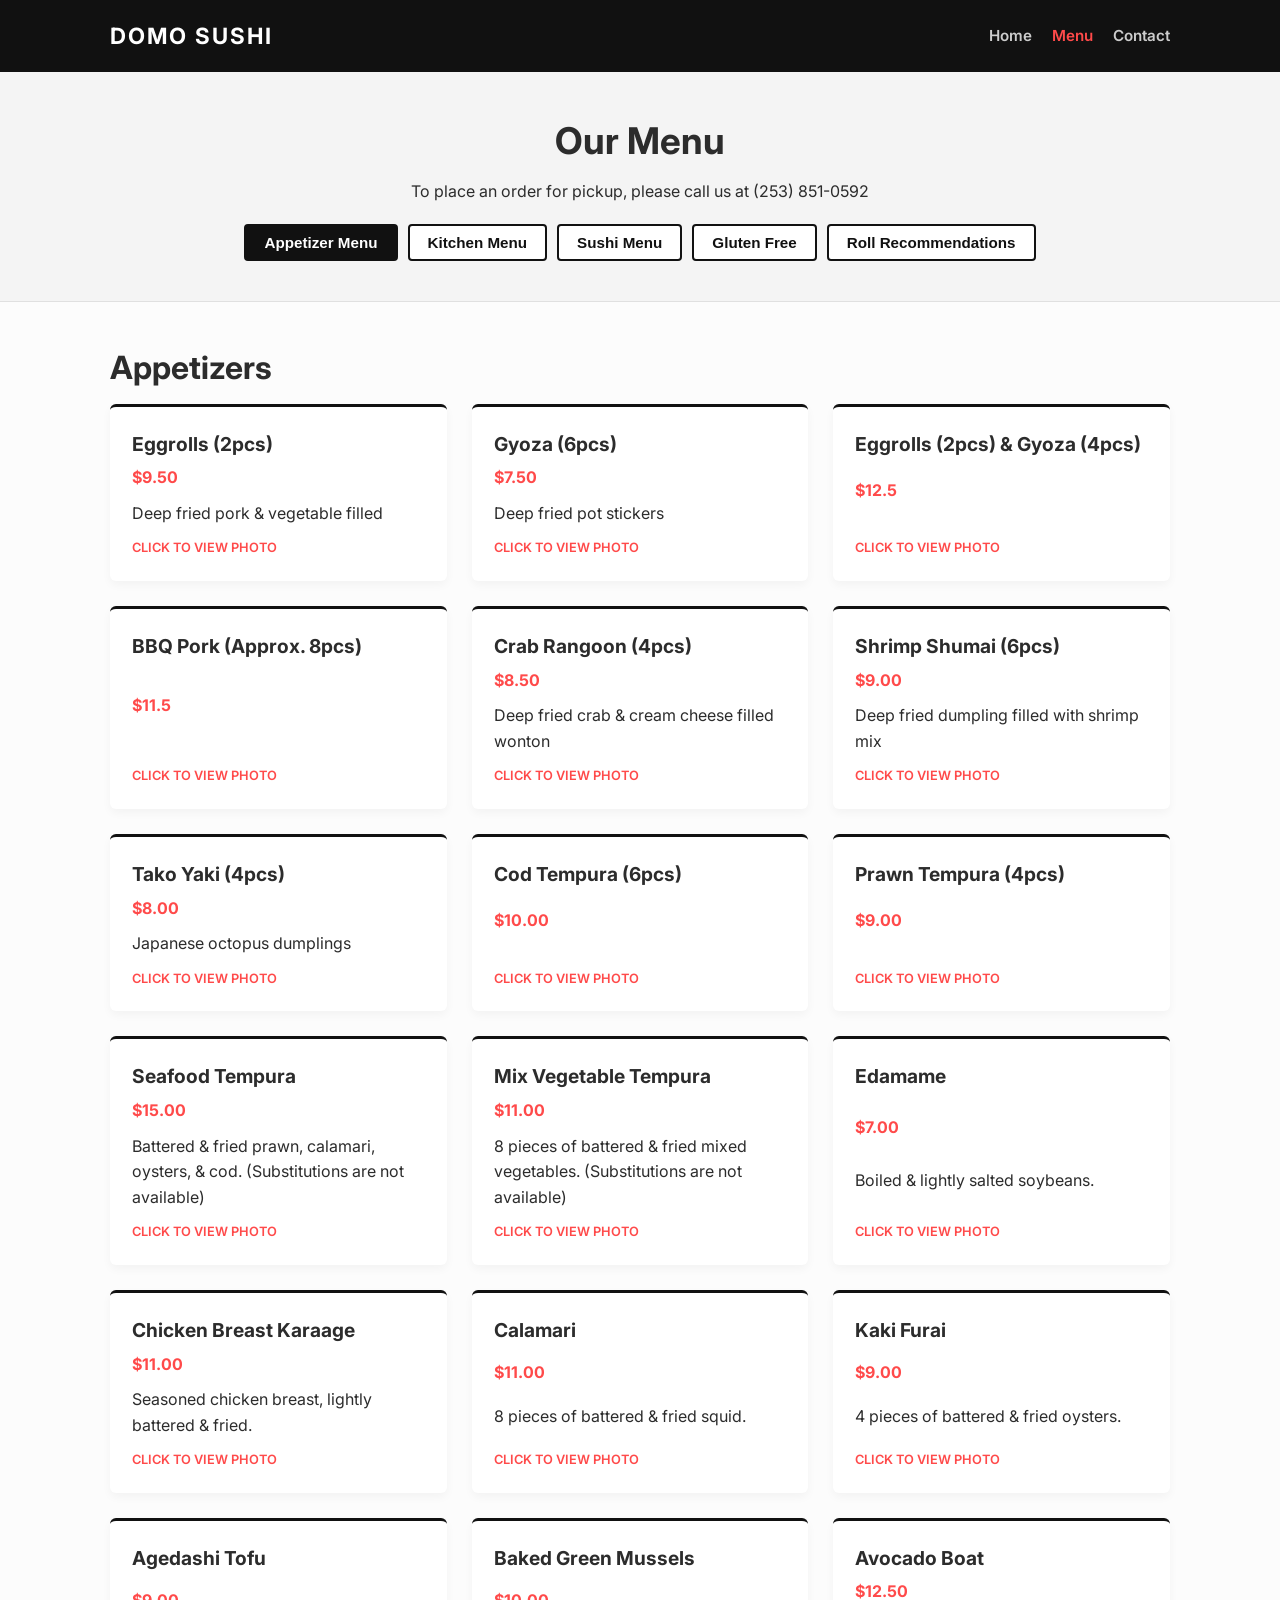
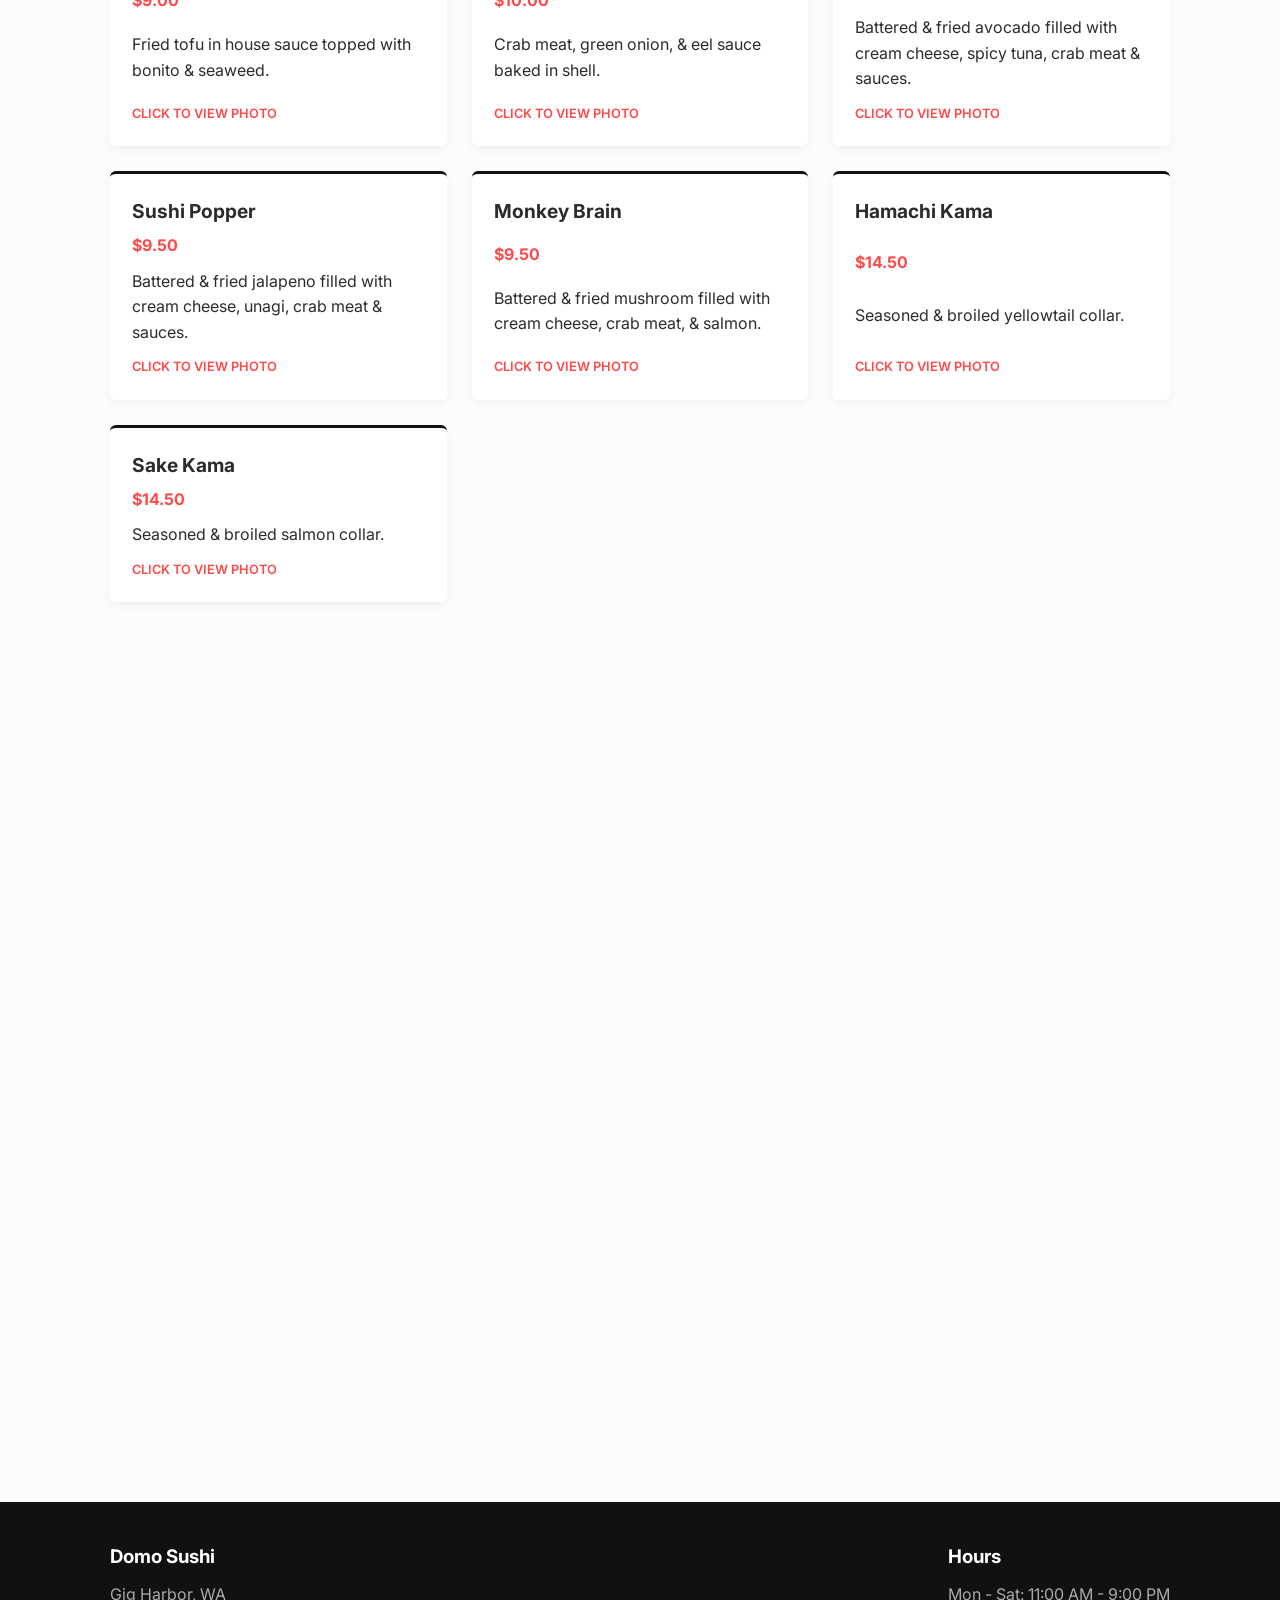
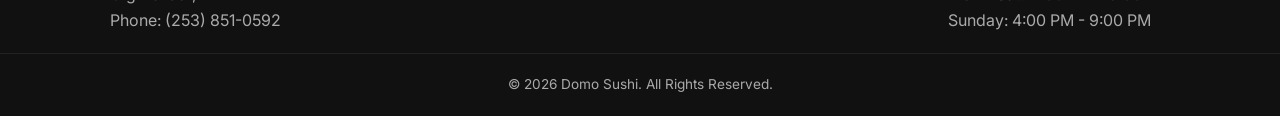
==== menu.html @ 27b54e24 "Add files via upload" ====
<!DOCTYPE html>
<html lang="en">

<head>
    <meta charset="UTF-8">
    <meta name="viewport" content="width=device-width, initial-scale=1.0">
    <title>Menu | Domo Sushi Gig Harbor</title>
    <link rel="stylesheet" href="style.css">
    <link rel="preconnect" href="https://fonts.googleapis.com">
    <link rel="preconnect" href="https://fonts.gstatic.com" crossorigin>
    <link href="https://fonts.googleapis.com/css2?family=Inter:wght@300;400;600;700&display=swap" rel="stylesheet">
</head>

<body>

    <header>
        <div class="container navbar">
            <div class="logo">DOMO SUSHI</div>
            <nav>
                <ul>
                    <li><a href="index.html">Home</a></li>
                    <li><a href="menu.html" class="active">Menu</a></li>
                    <li><a href="contact.html">Contact</a></li>
                </ul>
            </nav>
        </div>
    </header>

    <section class="menu-header text-center">
        <h1>Our Menu</h1>
        <p>To place an order for pickup, please call us at (253) 851-0592</p>

        <div class="menu-tabs">
            <button class="tab-btn active" onclick="switchMenu('Appetizers')">Appetizer Menu</button>
            <button class="tab-btn" onclick="switchMenu('kitchen')">Kitchen Menu</button>
            <button class="tab-btn" onclick="switchMenu('sushi')">Sushi Menu</button>
            <button class="tab-btn" onclick="switchMenu('gluten-free')">Gluten Free</button>
            <button class="tab-btn" onclick="switchMenu('recommendations')">Roll Recommendations</button>
        </div>
    </section>

    <!--Appetizer Menu-->
    <main class="container menu-container">

        <div id="Appetizers" class="menu-section active-section">
            <h2>Appetizers</h2>

            <div class="grid">

                <div class="card clickable-card" onclick="openLightbox('foodPictures/appetizer/....', '')">
                    <h3>Eggrolls (2pcs)</h3>
                    <p class="price">$9.50</p>
                    <p>Deep fried pork & vegetable filled</p>
                    <span class="view-photo-hint">Click to view photo</span>
                </div>


                <div class="card clickable-card" onclick="openLightbox('foodPictures/appetizer/....', '')">
                    <h3>Gyoza (6pcs)</h3>
                    <p class="price">$7.50</p>
                    <p>Deep fried pot stickers</p>
                    <span class="view-photo-hint">Click to view photo</span>
                </div>


                <div class="card clickable-card" onclick="openLightbox('foodPictures/appetizer/....', '')">
                    <h3>Eggrolls (2pcs) & Gyoza (4pcs)</h3>
                    <p class="price">$12.5</p>
                    <span class="view-photo-hint">Click to view photo</span>
                </div>


                <div class="card clickable-card" onclick="openLightbox('foodPictures/appetizer/....', '')">
                    <h3>BBQ Pork (Approx. 8pcs)</h3>
                    <p class="price">$11.5</p>
                    <span class="view-photo-hint">Click to view photo</span>
                </div>


                <div class="card clickable-card" onclick="openLightbox('foodPictures/appetizer/....', '')">
                    <h3>Crab Rangoon (4pcs)</h3>
                    <p class="price">$8.50</p>
                    <p>Deep fried crab & cream cheese filled wonton</p>
                    <span class="view-photo-hint">Click to view photo</span>
                </div>


                <div class="card clickable-card" onclick="openLightbox('foodPictures/appetizer/....', '')">
                    <h3>Shrimp Shumai (6pcs)</h3>
                    <p class="price">$9.00</p>
                    <p>Deep fried dumpling filled with shrimp mix</p>
                    <span class="view-photo-hint">Click to view photo</span>
                </div>


                <div class="card clickable-card" onclick="openLightbox('foodPictures/appetizer/....', '')">
                    <h3>Tako Yaki (4pcs)</h3>
                    <p class="price">$8.00</p>
                    <p>Japanese octopus dumplings</p>
                    <span class="view-photo-hint">Click to view photo</span>
                </div>



                <div class="card clickable-card" onclick="openLightbox('foodPictures/appetizer/....', '')">
                    <h3>Cod Tempura (6pcs)</h3>
                    <p class="price">$10.00</p>
                    <span class="view-photo-hint">Click to view photo</span>
                </div>



                <div class="card clickable-card" onclick="openLightbox('foodPictures/appetizer/....', '')">
                    <h3>Prawn Tempura (4pcs)</h3>
                    <p class="price">$9.00</p>
                    <span class="view-photo-hint">Click to view photo</span>
                </div>



                <div class="card clickable-card" onclick="openLightbox('foodPictures/appetizer/....', '')">
                    <h3>Seafood Tempura</h3>
                    <p class="price">$15.00</p>
                    <p>Battered & fried prawn, calamari, oysters, & cod. (Substitutions are not available)</p>
                    <span class="view-photo-hint">Click to view photo</span>
                </div>



                <div class="card clickable-card" onclick="openLightbox('foodPictures/appetizer/....', '')">
                    <h3>Mix Vegetable Tempura</h3>
                    <p class="price">$11.00</p>
                    <p>8 pieces of battered & fried mixed vegetables. (Substitutions are not available)</p>
                    <span class="view-photo-hint">Click to view photo</span>
                </div>



                <div class="card clickable-card" onclick="openLightbox('foodPictures/appetizer/....', '')">
                    <h3>Edamame</h3>
                    <p class="price">$7.00</p>
                    <p>Boiled & lightly salted soybeans.</p>
                    <span class="view-photo-hint">Click to view photo</span>
                </div>



                <div class="card clickable-card" onclick="openLightbox('foodPictures/appetizer/....', '')">
                    <h3>Chicken Breast Karaage</h3>
                    <p class="price">$11.00</p>
                    <p>Seasoned chicken breast, lightly battered & fried.</p>
                    <span class="view-photo-hint">Click to view photo</span>
                </div>



                <div class="card clickable-card" onclick="openLightbox('foodPictures/appetizer/....', '')">
                    <h3>Calamari</h3>
                    <p class="price">$11.00</p>
                    <p>8 pieces of battered & fried squid.</p>
                    <span class="view-photo-hint">Click to view photo</span>
                </div>



                <div class="card clickable-card" onclick="openLightbox('foodPictures/appetizer/....', '')">
                    <h3>Kaki Furai</h3>
                    <p class="price">$9.00</p>
                    <p>4 pieces of battered & fried oysters.</p>
                    <span class="view-photo-hint">Click to view photo</span>
                </div>



                <div class="card clickable-card" onclick="openLightbox('foodPictures/appetizer/....', '')">
                    <h3>Agedashi Tofu</h3>
                    <p class="price">$9.00</p>
                    <p>Fried tofu in house sauce topped with bonito & seaweed.</p>
                    <span class="view-photo-hint">Click to view photo</span>
                </div>



                <div class="card clickable-card" onclick="openLightbox('foodPictures/appetizer/....', '')">
                    <h3>Baked Green Mussels</h3>
                    <p class="price">$10.00</p>
                    <p>Crab meat, green onion, & eel sauce baked in shell.</p>
                    <span class="view-photo-hint">Click to view photo</span>
                </div>



                <div class="card clickable-card" onclick="openLightbox('foodPictures/appetizer/....', '')">
                    <h3>Avocado Boat</h3>
                    <p class="price">$12.50</p>
                    <p>Battered & fried avocado filled with cream cheese, spicy tuna, crab meat & sauces.</p>
                    <span class="view-photo-hint">Click to view photo</span>
                </div>



                <div class="card clickable-card" onclick="openLightbox('foodPictures/appetizer/....', '')">
                    <h3>Sushi Popper</h3>
                    <p class="price">$9.50</p>
                    <p>Battered & fried jalapeno filled with cream cheese, unagi, crab meat & sauces.</p>
                    <span class="view-photo-hint">Click to view photo</span>
                </div>



                <div class="card clickable-card" onclick="openLightbox('foodPictures/appetizer/....', '')">
                    <h3>Monkey Brain</h3>
                    <p class="price">$9.50</p>
                    <p>Battered & fried mushroom filled with cream cheese, crab meat, & salmon.</p>
                    <span class="view-photo-hint">Click to view photo</span>
                </div>



                <div class="card clickable-card" onclick="openLightbox('foodPictures/appetizer/....', '')">
                    <h3>Hamachi Kama</h3>
                    <p class="price">$14.50</p>
                    <p>Seasoned & broiled yellowtail collar.</p>
                    <span class="view-photo-hint">Click to view photo</span>
                </div>



                <div class="card clickable-card" onclick="openLightbox('foodPictures/appetizer/....', '')">
                    <h3>Sake Kama</h3>
                    <p class="price">$14.50</p>
                    <p>Seasoned & broiled salmon collar.</p>
                    <span class="view-photo-hint">Click to view photo</span>
                </div>
            </div>
    </main>

    <main class="container menu-container">
        <!--KITCHEN FOOD-->
        <div id="kitchen" class="menu-section">
            <h2>Kitchen Menu</h2>

            <div class="menu-category">
                <h3 class="category-title"> Teriyaki</h3>
            </div>
        </div>
    </main>


    <main class="container menu-container">
        <!-- SUSHI MENU -->
        <div id="sushi" class="menu-section">
            <h2>Sushi Menu</h2>
            <p class="menu-hint">Click on any item to view its photo.</p>

            <h3 class="category-title">Rolls</h3>
            <div class="grid">



                <div class="card clickable-card" onclick="openLightbox('foodPictures/sushi/....', '')">
                    <h3>007 Roll</h3>
                    <p class="price">$18.50</p>
                    <p>Spicy crab, shrimp tempura, avocado, topped with white tuna, thin lime slices, & sauces.</p>
                    <span class="view-photo-hint">Click to view photo</span>
                </div>



                <div class="card clickable-card" onclick="openLightbox('foodPictures/sushi/....', '')">
                    <h3>69 Roll</h3>
                    <p class="price">$16.00</p>
                    <p>Shrimp tempura, crab, cucumber, avocado, topped with crab, scallop & masago.</p>
                    <span class="view-photo-hint">Click to view photo</span>
                </div>



                <div class="card clickable-card" onclick="openLightbox('foodPictures/sushi/....', '')">
                    <h3>911 Roll</h3>
                    <p class="price">$15.00</p>
                    <p>Spicy tuna, jalapeno, cucumber topped with avocado & spicy mayo sauce.</p>
                    <span class="view-photo-hint">Click to view photo</span>
                </div>



                <div class="card clickable-card" onclick="openLightbox('foodPictures/sushi/....', '')">
                    <h3>Alaska Roll</h3>
                    <p class="price">$14.50</p>
                    <p>Crab, mixed green salad, cucumber, avocado, topped with salmon.</p>
                    <span class="view-photo-hint">Click to view photo</span>
                </div>



                <div class="card clickable-card" onclick="openLightbox('foodPictures/sushi/....', '')">
                    <h3>Aloha Roll</h3>
                    <p class="price">$18.50</p>
                    <p>Spicy tuna, cucumber topped with Cajun tuna, cilantro & fried onions.</p>
                    <span class="view-photo-hint">Click to view photo</span>
                </div>



                <div class="card clickable-card" onclick="openLightbox('foodPictures/sushi/....', '')">
                    <h3>Baja Roll</h3>
                    <p class="price">$18.50</p>
                    <p>Crab, cucumber, avocado topped with hamachi, lemon, & cilantro.</p>
                    <span class="view-photo-hint">Click to view photo</span>
                </div>



                <div class="card clickable-card" onclick="openLightbox('foodPictures/sushi/....', '')">
                    <h3>Boston Roll</h3>
                    <p class="price">$18.50</p>
                    <p>White tuna, albacore tuna, cucumber topped with crab stick, shrimp, avocado, & sweet chili sauce.
                    </p>
                    <span class="view-photo-hint">Click to view photo</span>
                </div>



                <div class="card clickable-card" onclick="openLightbox('foodPictures/sushi/....', '')">
                    <h3>Cali Roll</h3>
                    <p class="price">$8.50</p>
                    <p>Crab, avocado, cucumber.</p>
                    <span class="view-photo-hint">Click to view photo</span>
                </div>



                <div class="card clickable-card" onclick="openLightbox('foodPictures/sushi/....', '')">
                    <h3>Caterpillar Roll</h3>
                    <p class="price">$16.00</p>
                    <p>Eel, cucumber, masago, topped with avocado & unagi sauce.</p>
                    <span class="view-photo-hint">Click to view photo</span>
                </div>



                <div class="card clickable-card" onclick="openLightbox('foodPictures/sushi/....', '')">
                    <h3>Crazy Roll</h3>
                    <p class="price">$15.50</p>
                    <p>Smoked salmon, avocado, shrimp tempura topped with assorted tobiko & unagi sauce.</p>
                    <span class="view-photo-hint">Click to view photo</span>
                </div>



                <div class="card clickable-card" onclick="openLightbox('foodPictures/sushi/....', '')">
                    <h3>Dragon Roll</h3>
                    <p class="price">$15.00</p>
                    <p>Crab, cucumber, avocado topped with 2 pieces of eel & unagi sauce.</p>
                    <span class="view-photo-hint">Click to view photo</span>
                </div>



                <div class="card clickable-card" onclick="openLightbox('foodPictures/sushi/....', '')">
                    <h3>Domo Roll</h3>
                    <p class="price">$19.00</p>
                    <p>Crab, cucumber, shrimp tempura, cream cheese, masago topped with avocado, spicy tuna, tempura
                        crunch & sauces.</p>
                    <span class="view-photo-hint">Click to view photo</span>
                </div>



                <div class="card clickable-card" onclick="openLightbox('foodPictures/sushi/....', '')">
                    <h3>Double Red Tuna Roll</h3>
                    <p class="price">$18.50</p>
                    <p>Spicy tuna, avocado, cilantro topped with tuna, masago, & sesame sauce.</p>
                    <span class="view-photo-hint">Click to view photo</span>
                </div>



                <div class="card clickable-card" onclick="openLightbox('foodPictures/sushi/....', '')">
                    <h3>Eel Roll</h3>
                    <p class="price">$14.00</p>
                    <p>Eel, cucumber, masago & unagi sauce.</p>
                    <span class="view-photo-hint">Click to view photo</span>
                </div>



                <div class="card clickable-card" onclick="openLightbox('foodPictures/sushi/....', '')">
                    <h3>Fish Lover Roll</h3>
                    <p class="price">$18.50</p>
                    <p>Salmon, white tuna, hamachi, avocado, cucumber topped with tuna.</p>
                    <span class="view-photo-hint">Click to view photo</span>
                </div>



                <div class="card clickable-card" onclick="openLightbox('foodPictures/sushi/....', '')">
                    <h3>Geisha Roll</h3>
                    <p class="price">$16.00</p>
                    <p>Wrapped in rice paper with mixed green salad, crab, tuna, salmon, pineapple, tempura asparagus &
                        balsamic dressing.</p>
                    <span class="view-photo-hint">Click to view photo</span>
                </div>



                <div class="card clickable-card" onclick="openLightbox('foodPictures/sushi/....', '')">
                    <h3>Gig Harbor Roll</h3>
                    <p class="price">$10.50</p>
                    <p>Spicy crab, cucumber, & avocado, covered in tempura crunch.</p>
                    <span class="view-photo-hint">Click to view photo</span>
                </div>



                <div class="card clickable-card" onclick="openLightbox('foodPictures/sushi/....', '')">
                    <h3>Golden Cali Roll</h3>
                    <p class="price">$11.00</p>
                    <p>Cali Roll topped with masago.</p>
                    <span class="view-photo-hint">Click to view photo</span>
                </div>



                <div class="card clickable-card" onclick="openLightbox('foodPictures/sushi/....', '')">
                    <h3>Godzilla Roll</h3>
                    <p class="price">$16.50</p>
                    <p>Crab, cucumber, avocado, shrimp tempura topped with eel, masago & unagi sauce.</p>
                    <span class="view-photo-hint">Click to view photo</span>
                </div>



                <div class="card clickable-card" onclick="openLightbox('foodPictures/sushi/....', '')">
                    <h3>Hamachi Roll</h3>
                    <p class="price">$10.50</p>
                    <p>Yellowtail tuna.</p>
                    <span class="view-photo-hint">Click to view photo</span>
                </div>



                <div class="card clickable-card" onclick="openLightbox('foodPictures/sushi/....', '')">
                    <h3>Hamachi Lover Roll</h3>
                    <p class="price">$19.00</p>
                    <p>Spicy hamachi, cucumber, topped with hamachi.</p>
                    <span class="view-photo-hint">Click to view photo</span>
                </div>



                <div class="card clickable-card" onclick="openLightbox('foodPictures/sushi/....', '')">
                    <h3>Hot Spider Roll</h3>
                    <p class="price">$17.00</p>
                    <p>Spicy crab, cucumber, tempura soft shell crab, jalapeno, topped with avocado & sauces.</p>
                    <span class="view-photo-hint">Click to view photo</span>
                </div>



                <div class="card clickable-card" onclick="openLightbox('foodPictures/sushi/....', '')">
                    <h3>Julie Roll</h3>
                    <p class="price">$19.00</p>
                    <p>Shrimp tempura, crab, spicy crab, spicy tuna, cucumber, avocado, topped with tuna, salmon,
                        avocado, masago & unagi sauce.</p>
                    <span class="view-photo-hint">Click to view photo</span>
                </div>



                <div class="card clickable-card" onclick="openLightbox('foodPictures/sushi/....', '')">
                    <h3>Kyle Roll</h3>
                    <p class="price">$16.00</p>
                    <p>Shrimp tempura, spicy tuna, cucumber, topped with deep fried onion & sauces.</p>
                    <span class="view-photo-hint">Click to view photo</span>
                </div>



                <div class="card clickable-card" onclick="openLightbox('foodPictures/sushi/....', '')">
                    <h3>Orange Blossom Roll</h3>
                    <p class="price">$18.50</p>
                    <p>Shrimp tempura, crab, asparagus tempura topped with salmon, tuna, avocado & sauces.</p>
                    <span class="view-photo-hint">Click to view photo</span>
                </div>



                <div class="card clickable-card" onclick="openLightbox('foodPictures/sushi/....', '')">
                    <h3>Philly Roll</h3>
                    <p class="price">$11.00</p>
                    <p>Seattle Roll with cream cheese.</p>
                    <span class="view-photo-hint">Click to view photo</span>
                </div>



                <div class="card clickable-card" onclick="openLightbox('foodPictures/sushi/....', '')">
                    <h3>Play Boy Roll</h3>
                    <p class="price">$18.00</p>
                    <p>Spicy crab, avocado, cucumber, shrimp tempura, topped with tuna & unagi sauce.</p>
                    <span class="view-photo-hint">Click to view photo</span>
                </div>



                <div class="card clickable-card" onclick="openLightbox('foodPictures/sushi/....', '')">
                    <h3>Princess Roll</h3>
                    <p class="price">$18.50</p>
                    <p>Spicy crab, shrimp tempura, avocado, topped with tuna, tempura crunch, Japanese mayo, masago, &
                        sauce.</p>
                    <span class="view-photo-hint">Click to view photo</span>
                </div>



                <div class="card clickable-card" onclick="openLightbox('foodPictures/sushi/....', '')">
                    <h3>Rainbow Roll</h3>
                    <p class="price">$16.50</p>
                    <p>Crab, cucumber, avocado, topped with assorted raw fish.</p>
                    <span class="view-photo-hint">Click to view photo</span>
                </div>



                <div class="card clickable-card" onclick="openLightbox('foodPictures/sushi/....', '')">
                    <h3>Red Ice Ball Roll</h3>
                    <p class="price">$16.00</p>
                    <p>Spicy tuna, cucumber topped with red snapper.</p>
                    <span class="view-photo-hint">Click to view photo</span>
                </div>



                <div class="card clickable-card" onclick="openLightbox('foodPictures/sushi/....', '')">
                    <h3>Rock 'n' Roll</h3>
                    <p class="price">$15.50</p>
                    <p>Crab, cucumber, avocado, shrimp tempura, topped with spicy tuna & sauces.</p>
                    <span class="view-photo-hint">Click to view photo</span>
                </div>



                <div class="card clickable-card" onclick="openLightbox('foodPictures/sushi/....', '')">
                    <h3>Salmon Roll</h3>
                    <p class="price">$9.00</p>
                    <p>Fresh salmon.</p>
                    <span class="view-photo-hint">Click to view photo</span>
                </div>



                <div class="card clickable-card" onclick="openLightbox('foodPictures/sushi/....', '')">
                    <h3>Salmon Lemon Roll</h3>
                    <p class="price">$15.50</p>
                    <p>Crab, avocado, cucumber topped with salmon & lemon.</p>
                    <span class="view-photo-hint">Click to view photo</span>
                </div>



                <div class="card clickable-card" onclick="openLightbox('foodPictures/sushi/....', '')">
                    <h3>Salmon Skin Roll</h3>
                    <p class="price">$11.00</p>
                    <p>Fried salmon skin, yamagobo, cucumber, masago & unagi sauce.</p>
                    <span class="view-photo-hint">Click to view photo</span>
                </div>



                <div class="card clickable-card" onclick="openLightbox('foodPictures/sushi/....', '')">
                    <h3>Seattle Roll</h3>
                    <p class="price">$10.50</p>
                    <p>Salmon, avocado, cucumber, masago.</p>
                    <span class="view-photo-hint">Click to view photo</span>
                </div>



                <div class="card clickable-card" onclick="openLightbox('foodPictures/sushi/....', '')">
                    <h3>Sedgwick Roll</h3>
                    <p class="price">$12.00</p>
                    <p>Salmon, avocado, cucumber, crab, daikon sprouts, masago, tempura crunch & cream cheese.</p>
                    <span class="view-photo-hint">Click to view photo</span>
                </div>



                <div class="card clickable-card" onclick="openLightbox('foodPictures/sushi/....', '')">
                    <h3>Shrimp Tempura Roll</h3>
                    <p class="price">$12.00</p>
                    <p>Crab, cucumber, avocado, tempura shrimp & unagi sauce.</p>
                    <span class="view-photo-hint">Click to view photo</span>
                </div>



                <div class="card clickable-card" onclick="openLightbox('foodPictures/sushi/....', '')">
                    <h3>Smoked Salmon Roll</h3>
                    <p class="price">$13.50</p>
                    <p>Smoked salmon, avocado, masago & cream cheese.</p>
                    <span class="view-photo-hint">Click to view photo</span>
                </div>



                <div class="card clickable-card" onclick="openLightbox('foodPictures/sushi/....', '')">
                    <h3>Spider Roll</h3>
                    <p class="price">$14.00</p>
                    <p>Crab, cucumber, avocado with tempura soft shell crab, masago & unagi sauce.</p>
                    <span class="view-photo-hint">Click to view photo</span>
                </div>



                <div class="card clickable-card" onclick="openLightbox('foodPictures/sushi/....', '')">
                    <h3>Spicy Hamachi Roll</h3>
                    <p class="price">$13.00</p>
                    <p>Spicy yellowtail tuna & cucumber.</p>
                    <span class="view-photo-hint">Click to view photo</span>
                </div>



                <div class="card clickable-card" onclick="openLightbox('foodPictures/sushi/....', '')">
                    <h3>Spicy Salmon Roll</h3>
                    <p class="price">$12.00</p>
                    <p>Spicy salmon & cucumber.</p>
                    <span class="view-photo-hint">Click to view photo</span>
                </div>



                <div class="card clickable-card" onclick="openLightbox('foodPictures/sushi/....', '')">
                    <h3>Spicy Snapper Roll</h3>
                    <p class="price">$15.00</p>
                    <p>Spicy crab, avocado, cucumber, topped with tempura snapper & sauces.</p>
                    <span class="view-photo-hint">Click to view photo</span>
                </div>



                <div class="card clickable-card" onclick="openLightbox('foodPictures/sushi/....', '')">
                    <h3>Spicy Shrimp Tempura Roll</h3>
                    <p class="price">$13.00</p>
                    <p>Spicy shrimp tempura roll.</p>
                    <span class="view-photo-hint">Click to view photo</span>
                </div>



                <div class="card clickable-card" onclick="openLightbox('foodPictures/sushi/....', '')">
                    <h3>Spicy Tako Roll</h3>
                    <p class="price">$13.00</p>
                    <p>Spicy tako & cucumber.</p>
                    <span class="view-photo-hint">Click to view photo</span>
                </div>



                <div class="card clickable-card" onclick="openLightbox('foodPictures/sushi/....', '')">
                    <h3>Spicy Tuna Roll</h3>
                    <p class="price">$12.00</p>
                    <p>Spicy tuna & cucumber.</p>
                    <span class="view-photo-hint">Click to view photo</span>
                </div>



                <div class="card clickable-card" onclick="openLightbox('foodPictures/sushi/....', '')">
                    <h3>Super Dragon Roll</h3>
                    <p class="price">$22.50</p>
                    <p>Crab, cucumber, avocado topped with 6 pieces of eel & unagi sauce.</p>
                    <span class="view-photo-hint">Click to view photo</span>
                </div>



                <div class="card clickable-card" onclick="openLightbox('foodPictures/sushi/....', '')">
                    <h3>Super Rainbow Roll</h3>
                    <p class="price">$19.00</p>
                    <p>Spicy crab, avocado, cucumber topped with assorted fish, assorted tobiko & spicy mayo.</p>
                    <span class="view-photo-hint">Click to view photo</span>
                </div>



                <div class="card clickable-card" onclick="openLightbox('foodPictures/sushi/....', '')">
                    <h3>Sunset Roll</h3>
                    <p class="price">$17.00</p>
                    <p>Crab, cucumber, avocado, topped with salmon & tuna.</p>
                    <span class="view-photo-hint">Click to view photo</span>
                </div>



                <div class="card clickable-card" onclick="openLightbox('foodPictures/sushi/....', '')">
                    <h3>Survival Roll</h3>
                    <p class="price">$16.00</p>
                    <p>Shrimp tempura, asparagus tempura, crab, spicy tuna, cucumber & sauces.</p>
                    <span class="view-photo-hint">Click to view photo</span>
                </div>



                <div class="card clickable-card" onclick="openLightbox('foodPictures/sushi/....', '')">
                    <h3>Sweet Chili Roll</h3>
                    <p class="price">$16.00</p>
                    <p>Crab, cucumber, avocado topped with shrimp, avocado & sweet chili sauce.</p>
                    <span class="view-photo-hint">Click to view photo</span>
                </div>



                <div class="card clickable-card" onclick="openLightbox('foodPictures/sushi/....', '')">
                    <h3>Teka Maki Tuna Roll</h3>
                    <p class="price">$10.00</p>
                    <p>Tuna roll.</p>
                    <span class="view-photo-hint">Click to view photo</span>
                </div>



                <div class="card clickable-card" onclick="openLightbox('foodPictures/sushi/....', '')">
                    <h3>White Dragon Roll</h3>
                    <p class="price">$16.50</p>
                    <p>Crab, cucumber, avocado, topped with tempura eel & sauces.</p>
                    <span class="view-photo-hint">Click to view photo</span>
                </div>



                <div class="card clickable-card" onclick="openLightbox('foodPictures/sushi/....', '')">
                    <h3>Yummy Roll</h3>
                    <p class="price">$12.50</p>
                    <p>Shrimp tempura roll with cream cheese & unagi sauce.</p>
                    <span class="view-photo-hint">Click to view photo</span>
                </div>
            </div>




            <!--Baked and Fried Rolls-->
            <div class="menu-category">
                <h2></h2>
                <h3 class="category-title">Baked / Deep-Fried Rolls</h3>

                <div class="grid">


                    <div class="card clickable-card" onclick="openLightbox('foodPictures/sushi/....', '')">
                        <h3>Baked Scallop Roll</h3>
                        <p class="price">$17.00</p>
                        <p>Crab, cucumber, avocado, topped with scallops, crab & unagi sauce.</p>
                        <span class="view-photo-hint">Click to view photo</span>
                    </div>



                    <div class="card clickable-card" onclick="openLightbox('foodPictures/sushi/....', '')">
                        <h3>Buffalo Roll</h3>
                        <p class="price">$16.00</p>
                        <p>Salmon, cream cheese, jalapeno, and tempura asparagus topped with spicy crab, tempura crunch
                            & sauces.</p>
                        <span class="view-photo-hint">Click to view photo</span>
                    </div>



                    <div class="card clickable-card" onclick="openLightbox('foodPictures/sushi/....', '')">
                        <h3>Firecracker Roll</h3>
                        <p class="price">$17.00</p>
                        <p>Spicy crab and avocado topped with salmon, kanimi & sauces.</p>
                        <span class="view-photo-hint">Click to view photo</span>
                    </div>



                    <div class="card clickable-card" onclick="openLightbox('foodPictures/sushi/....', '')">
                        <h3>Lion King Roll</h3>
                        <p class="price">$15.50</p>
                        <p>Crab, cucumber, avocado, topped with salmon & sauces.</p>
                        <span class="view-photo-hint">Click to view photo</span>
                    </div>




                    <div class="card clickable-card" onclick="openLightbox('foodPictures/sushi/....', '')">
                        <h3>Cali Crunch Roll</h3>
                        <p class="price">$11.00</p>
                        <p>Battered & deep fried crab, cream cheese, cucumber, avocado & unagi sauce.</p>
                        <span class="view-photo-hint">Click to view photo</span>
                    </div>



                    <div class="card clickable-card" onclick="openLightbox('foodPictures/sushi/....', '')">
                        <h3>Heart Attack Roll</h3>
                        <p class="price">$14.00</p>
                        <p>Battered & deep fried spicy tuna, jalapeno, cream cheese & unagi sauce. Not fully cooked.
                        </p>
                        <span class="view-photo-hint">Click to view photo</span>
                    </div>



                    <div class="card clickable-card" onclick="openLightbox('foodPictures/sushi/....', '')">
                        <h3>Las Vegas Roll</h3>
                        <p class="price">$15.00</p>
                        <p>Battered & deep fried assorted fish with cream cheese & unagi sauce. Not fully cooked.
                        </p>
                        <span class="view-photo-hint">Click to view photo</span>
                    </div>



                    <div class="card clickable-card" onclick="openLightbox('foodPictures/sushi/....', '')">
                        <h3>Philly Crunch Roll</h3>
                        <p class="price">$13.00</p>
                        <p>Battered & deep fried salmon, masago, cream cheese, avocado, cucumber & unagi sauce. Not
                            fully cooked.</p>
                        <span class="view-photo-hint">Click to view photo</span>
                    </div>

                    <div class="card clickable-card" onclick="openLightbox('foodPictures/sushi/....', '')">
                        <h3>Volcano Roll</h3>
                        <p class="price">$15.00</p>
                        <p>Cali Crunch Roll topped with spicy tuna & sauces.</p>
                        <span class="view-photo-hint">Click to view photo</span>
                    </div>

                </div>
            </div>


            <div class="menu-category">
            <h3 class="category-title">Nigiri & Sashimi</h3>
            <div class="grid">



                <div class="card clickable-card"
                    onclick="openLightbox('foodPictures/maguro-nigiri.jpg', 'Maguro Nigiri')">
                    <h3>Maguro (Tuna) Nigiri</h3>
                    <p class="price">$7.00</p>
                    <p>Two pieces of fresh sliced tuna over seasoned sushi rice.</p>
                    <span class="view-photo-hint">Click to view photo</span>
                </div>

                <div class="card clickable-card"
                    onclick="openLightbox('foodPictures/maguro_sashimi.jpg', 'Maguro Sashimi')">
                    <h3>Maguro (Tuna) Sashimi</h3>
                    <p class="price">$7.00</p>
                    <p>Two pieces of fresh sliced tuna over seasoned sushi rice.</p>
                    <span class="view-photo-hint">Click to view photo</span>
                </div>


                                <div class="card clickable-card"
                    onclick="openLightbox('foodPictures/maguro-nigiri.jpg', 'Maguro Nigiri')">
                    <h3>Maguro (Tuna) Nigiri</h3>
                    <p class="price">$7.00</p>
                    <p>Two pieces of fresh sliced tuna over seasoned sushi rice.</p>
                    <span class="view-photo-hint">Click to view photo</span>
                </div>
            </div>



            
        </div>

        </div>


    </main>
    <!-- GLUTEN FREE MENU -->
    <div id="gluten-free" class="menu-section">
        <h2>Gluten-Free Options</h2>
        <p class="menu-disclaimer">Please inform your server or phone representative of your allergy. Prepared
            with
            wheat-free tamari soy sauce.</p>

        <div class="grid">
            <div class="card clickable-card"
                onclick="openLightbox('foodPictures/gf-california.jpg', 'GF California Roll')">
                <h3>GF California Roll</h3>
                <p class="price">$13.00</p>
                <p>Real Crab meat, avocado, and cucumber inside, topped with sesame seeds.</p>
                <span class="view-photo-hint">Click to view photo</span>
            </div>

            <div class="card clickable-card"
                onclick="openLightbox('foodPictures/gf-salmon-roll.jpg', 'GF Salmon Roll')">
                <h3>GF Salmon Roll</h3>
                <p class="price">$9.50</p>
                <p>Fresh salmon and avocado wrapped in seaweed and rice. (No added sauces)</p>
                <span class="view-photo-hint">Click to view photo</span>
            </div>

            <div class="card clickable-card"
                onclick="openLightbox('foodPictures/gf-tuna-nigiri.jpg', 'GF Maguro Nigiri')">
                <h3>GF Maguro (Tuna) Nigiri</h3>
                <p class="price">$7.00</p>
                <p>Two pieces of fresh sliced tuna over gluten-free seasoned sushi rice.</p>
                <span class="view-photo-hint">Click to view photo</span>
            </div>

            <div class="card clickable-card"
                onclick="openLightbox('foodPictures/gf-cucumber-avocado.jpg', 'GF Cucumber & Avocado Roll')">
                <h3>GF Cucumber & Avocado Roll</h3>
                <p class="price">$7.50</p>
                <p>Crisp cucumber and creamy avocado, perfect clean vegetarian and GF item.</p>
                <span class="view-photo-hint">Click to view photo</span>
            </div>


        </div>
    </div>



    <!-- ROLL RECOMMENDATIONS -->
    <div id="recommendations" class="menu-section">
        <h2>Chef's Roll Recommendations</h2>
        <p class="menu-disclaimer">Local favorites and unique signature creations chosen by our sushi chefs.</p>
        <div class="grid">
            <div class="card recommendation-card clickable-card"
                onclick="openLightbox('foodPictures/gig-harbor-roll.jpg', 'Gig Harbor Roll')">
                <span class="badge">Must Try</span>
                <h3>Gig Harbor Roll</h3>
                <p class="price">$16.00</p>
                <p>Spicy tuna and avocado inside, topped with fresh salmon, torched with our signature spicy
                    house
                    sauce.</p>
                <span class="view-photo-hint">Click to view photo</span>
            </div>
            <div class="card recommendation-card clickable-card"
                onclick="openLightbox('foodPictures/dragon-roll.jpg', 'Dragon Roll')">
                <span class="badge">Chef's Choice</span>
                <h3>Dragon Roll</h3>
                <p class="price">$15.00</p>
                <p>Eel and cucumber inside, topped with sliced avocado, sweet unagi sauce, and sesame seeds.</p>
                <span class="view-photo-hint">Click to view photo</span>
            </div>
        </div>
    </div>

    </main>

    <footer>
        <div class="container footer-grid">
            <div class="footer-info">
                <h3>Domo Sushi</h3>
                <p>Gig Harbor, WA</p>
                <p>Phone: (253) 851-0592</p>
            </div>
            <div class="footer-hours">
                <h3>Hours</h3>
                <p>Mon - Sat: 11:00 AM - 9:00 PM</p>
                <p>Sunday: 4:00 PM - 9:00 PM</p>
            </div>
        </div>
        <div class="footer-bottom">
            <p>&copy; 2026 Domo Sushi. All Rights Reserved.</p>
        </div>
    </footer>

    <!-- Image Lightbox Modal Overlay -->
    <div id="menu-lightbox" class="lightbox" onclick="closeLightbox()">
        <span class="close-lightbox">&times;</span>
        <img class="lightbox-content" id="lightbox-img" alt="Menu Item Preview">
        <div id="lightbox-caption"></div>
    </div>

    <script>
        function switchMenu(menuId) {
            const sections = document.querySelectorAll('.menu-section');
            sections.forEach(section => section.classList.remove('active-section'));

            const buttons = document.querySelectorAll('.tab-btn');
            buttons.forEach(btn => btn.classList.remove('active'));

            document.getElementById(menuId).classList.add('active-section');
            event.currentTarget.classList.add('active');
        }

        function openLightbox(imageSrc, itemName) {
            const lightbox = document.getElementById('menu-lightbox');
            const lightboxImg = document.getElementById('lightbox-img');
            const lightboxCaption = document.getElementById('lightbox-caption');

            lightbox.style.display = "flex";
            lightboxImg.src = imageSrc;
            lightboxCaption.innerHTML = itemName;
        }

        function closeLightbox() {
            document.getElementById('menu-lightbox').style.display = "none";
        }
    </script>

</body>

</html>
---- style.css ----
/* Reset & Base Styles */
* {
    margin: 0;
    padding: 0;
    box-sizing: border-box;
}

body {
    font-family: 'Inter', sans-serif;
    color: #2c2c2c;
    line-height: 1.6;
    background-color: #fcfcfc;
}

.container {
    max-width: 1100px;
    margin: 0 auto;
    padding: 0 20px;
}

.text-center {
    text-align: center;
}

/* Navigation Header */
header {
    background-color: #111111;
    position: sticky;
    top: 0;
    z-index: 1000;
}

.navbar {
    display: flex;
    justify-content: space-between;
    align-items: center;
    padding: 18px 20px;
}

.logo {
    color: #ffffff;
    font-size: 1.4rem;
    font-weight: 700;
    letter-spacing: 2px;
}

nav ul {
    display: flex;
    list-style: none;
    gap: 20px;
}

nav ul li a {
    color: #cccccc;
    text-decoration: none;
    font-size: 0.95rem;
    font-weight: 600;
    transition: color 0.2s ease;
}

nav ul li a:hover, nav ul li a.active {
    color: #ff4a4a;
}

/* Page Headers & Hero */
.hero {
    background: linear-gradient(rgba(0, 0, 0, 0.65), rgba(0, 0, 0, 0.65)), 
                url('https://images.unsplash.com/photo-1579871494447-9811cf80d66c?q=80&w=1200') no-repeat center center/cover;
    height: 50vh;
    display: flex;
    justify-content: center;
    align-items: center;
    text-align: center;
    color: #ffffff;
}

.hero-content h1 {
    font-size: 2.8rem;
    margin-bottom: 10px;
}

.page-header, .menu-header {
    background-color: #f4f4f4;
    padding: 40px 20px;
    border-bottom: 1px solid #e0e0e0;
}

.page-header h1, .menu-header h1 {
    font-size: 2.3rem;
    margin-bottom: 8px;
}

/* Order Notice Section */
.order-section {
    background-color: #f0f0f0;
    padding: 40px 20px;
    border-bottom: 1px solid #e0e0e0;
}

.pickup-notice {
    font-size: 1.1rem;
    margin-bottom: 20px;
    background: #ffffff;
    display: inline-block;
    padding: 12px 20px;
    border-radius: 4px;
    border-left: 4px solid #ff4a4a;
}

.delivery-links {
    display: flex;
    justify-content: center;
    gap: 15px;
    margin-top: 15px;
    flex-wrap: wrap;
}

.btn-delivery {
    padding: 10px 20px;
    text-decoration: none;
    color: #ffffff;
    font-weight: 600;
    border-radius: 4px;
}

.doordash { background-color: #ff3008; }
.ubereats { background-color: #06c167; }

/* Menu Tabs */
.menu-tabs {
    margin-top: 20px;
    display: flex;
    justify-content: center;
    gap: 10px;
    flex-wrap: wrap;
}

.tab-btn {
    background-color: #ffffff;
    border: 2px solid #111111;
    color: #111111;
    padding: 8px 18px;
    font-size: 0.95rem;
    font-weight: 600;
    cursor: pointer;
    border-radius: 4px;
    transition: all 0.2s ease;
}

.tab-btn:hover, .tab-btn.active {
    background-color: #111111;
    color: #ffffff;
}

.menu-container {
    padding: 40px 20px;
    min-height: 400px;
}

.menu-section {
    display: none;
}

.menu-section.active-section {
    display: block;
}

.menu-section > h2 {
    font-size: 2rem;
    margin-bottom: 10px;
}

.menu-hint, .menu-disclaimer {
    color: #666666;
    font-style: italic;
    margin-bottom: 30px;
}

/* Category Containers & Grid Layout */
.menu-category {
    margin-bottom: 40px;
}

.category-title {
    font-size: 1.4rem;
    margin-bottom: 15px;
    border-bottom: 2px solid #111111;
    padding-bottom: 5px;
}

.grid {
    display: grid;
    grid-template-columns: repeat(auto-fit, minmax(280px, 1fr));
    gap: 25px;
}

/*Nigiri and Sashami grid */

.nigiri-sashimi-grid {
    display: grid;
    grid-template-columns: repeat(2, 1fr);
    gap: 25px;
}


.card {
    background: #ffffff;
    padding: 22px;
    border-radius: 6px;
    box-shadow: 0 4px 10px rgba(0,0,0,0.04);
    border-top: 3px solid #111111;
    display: flex;
    flex-direction: column;
    justify-content: space-between;
}

.clickable-card {
    cursor: pointer;
    transition: transform 0.2s ease, box-shadow 0.2s ease;
}

.clickable-card:hover {
    transform: translateY(-4px);
    box-shadow: 0 8px 16px rgba(0,0,0,0.08);
}

.card h3 {
    font-size: 1.2rem;
    margin-bottom: 6px;
}

.price {
    color: #ff4a4a;
    font-weight: 700;
    margin-bottom: 10px;
}

.view-photo-hint {
    margin-top: 12px;
    font-size: 0.8rem;
    color: #ff4a4a;
    font-weight: 600;
    text-transform: uppercase;
}

.recommendation-card {
    position: relative;
    border-top: 3px solid #ff4a4a;
}

.badge {
    position: absolute;
    top: -12px;
    right: 15px;
    background-color: #ff4a4a;
    color: #ffffff;
    font-size: 0.7rem;
    font-weight: 700;
    text-transform: uppercase;
    padding: 3px 8px;
    border-radius: 3px;
}

/* Buttons */
.btn, .btn-secondary {
    display: inline-block;
    padding: 10px 24px;
    text-decoration: none;
    font-weight: 600;
    border-radius: 4px;
    cursor: pointer;
}

.btn { background-color: #ff4a4a; color: #ffffff; border: none; }
.btn-secondary { border: 2px solid #111111; color: #111111; }

/* Contact Page Layout */
.contact-container {
    display: grid;
    grid-template-columns: 1fr 1fr;
    gap: 40px;
    padding: 50px 20px;
}

.contact-card {
    background: #ffffff;
    padding: 30px;
    border-radius: 6px;
    box-shadow: 0 4px 10px rgba(0,0,0,0.04);
    border-top: 3px solid #111111;
}

.info-group { margin-bottom: 20px; }
.form-group { margin-bottom: 15px; }

.form-group label {
    display: block;
    font-size: 0.9rem;
    font-weight: 600;
    margin-bottom: 5px;
}

.form-group input, .form-group textarea {
    width: 100%;
    padding: 10px;
    border: 1px solid #cccccc;
    border-radius: 4px;
}

.btn-submit { width: 100%; }

/* Image Lightbox Modal */
.lightbox {
    display: none;
    position: fixed;
    z-index: 2000;
    left: 0;
    top: 0;
    width: 100%;
    height: 100%;
    background-color: rgba(0, 0, 0, 0.85);
    justify-content: center;
    align-items: center;
    flex-direction: column;
    padding: 20px;
}

.lightbox-content {
    max-width: 90%;
    max-height: 70vh;
    border-radius: 4px;
    object-fit: cover;
}

#lightbox-caption {
    margin-top: 15px;
    color: #ffffff;
    font-size: 1.2rem;
    font-weight: 600;
}

.close-lightbox {
    position: absolute;
    top: 20px;
    right: 30px;
    color: #ffffff;
    font-size: 40px;
    font-weight: bold;
    cursor: pointer;
}

/* Footer */
footer {
    background-color: #111111;
    color: #aaaaaa;
    padding: 40px 0 20px 0;
    margin-top: 60px;
}

.footer-grid {
    display: flex;
    justify-content: space-between;
    flex-wrap: wrap;
    gap: 20px;
    margin-bottom: 20px;
}


.footer-info h3, .footer-hours h3 { color: #ffffff; margin-bottom: 10px; }
.footer-bottom { text-align: center; border-top: 1px solid #222222; padding-top: 20px; font-size: 0.85rem; }

@media (max-width: 768px) {
    .navbar { flex-direction: column; gap: 12px; }
    .contact-container { grid-template-columns: 1fr; }
    .footer-grid { flex-direction: column; text-align: center; }
}
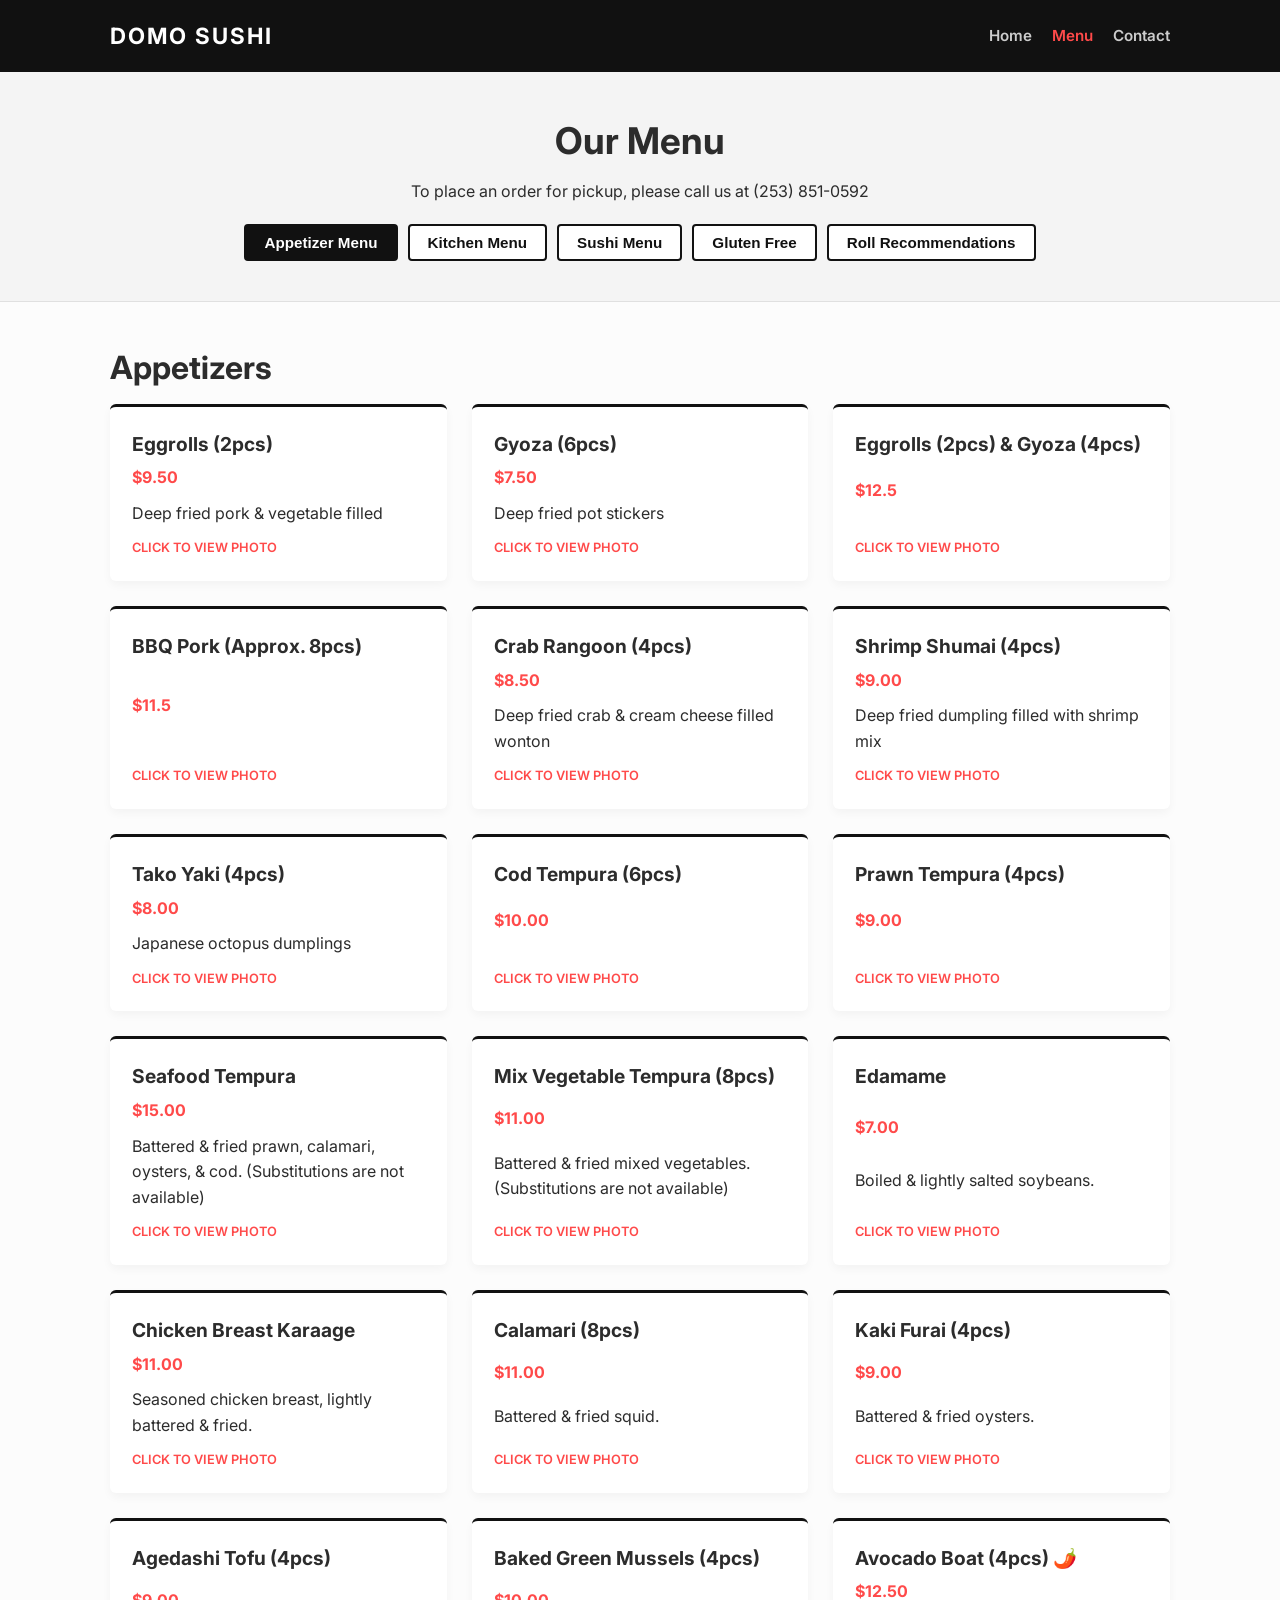
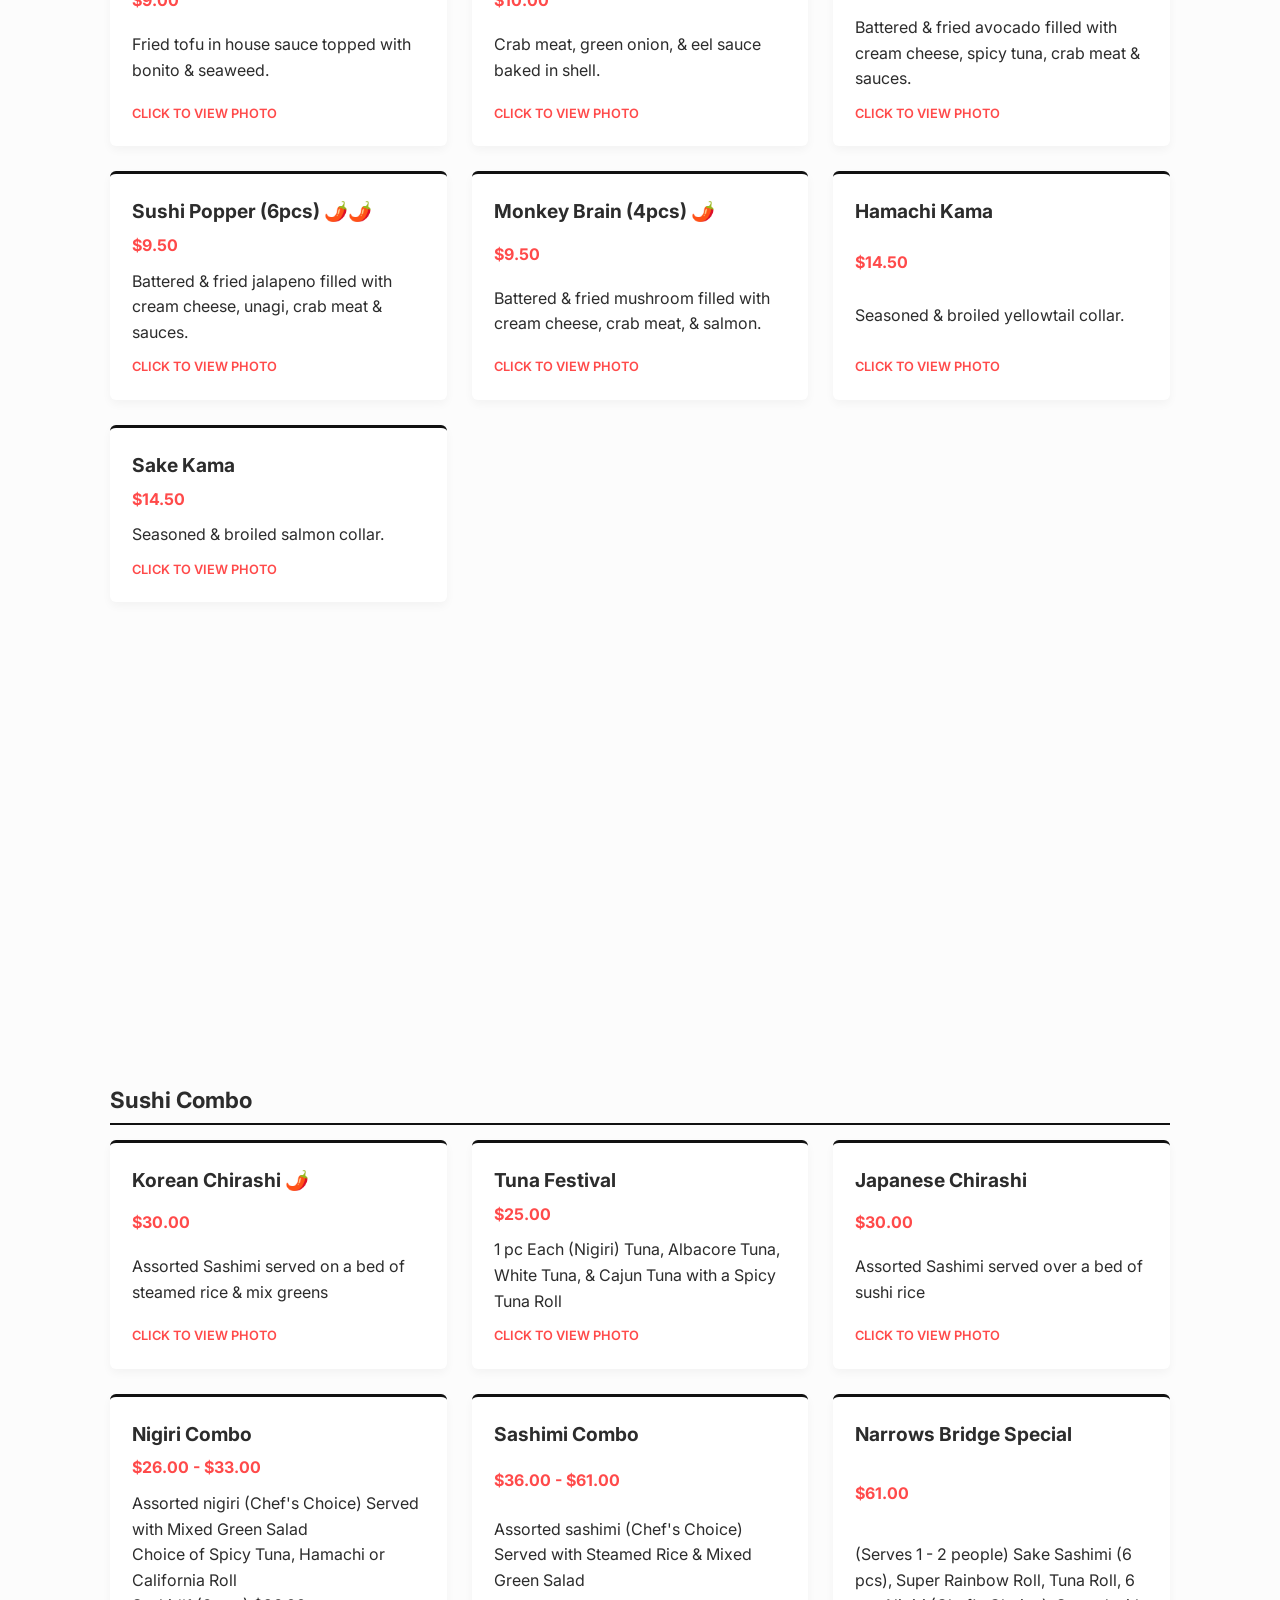
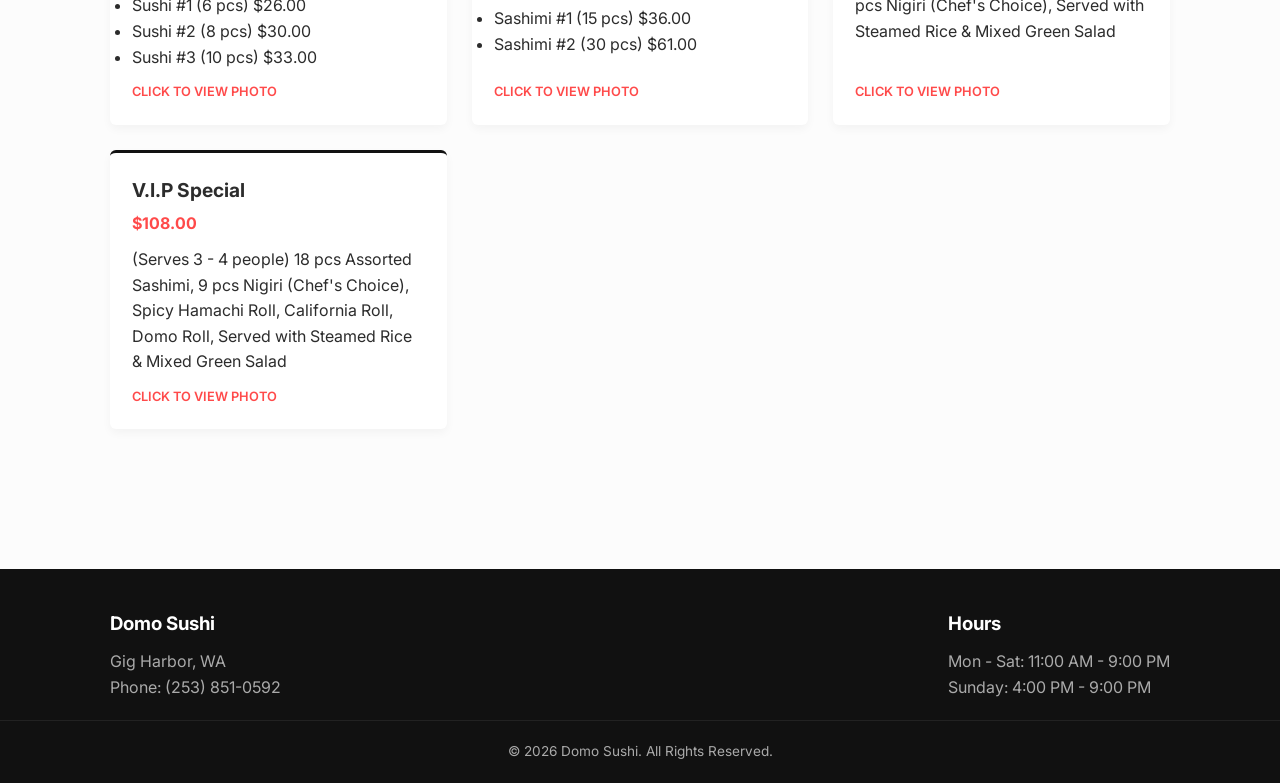
==== commit e66040d1: "Add files via upload" ====
--- a/menu.html
+++ b/menu.html
@@ -55,7 +55,7 @@
                 </div>
 
 
-                <div class="card clickable-card" onclick="openLightbox('foodPictures/appetizer/....', '')">
+                <div class="card clickable-card" onclick="openLightbox('foodPictures/appetizer/gyoza.jpg', '')">
                     <h3>Gyoza (6pcs)</h3>
                     <p class="price">$7.50</p>
                     <p>Deep fried pot stickers</p>
@@ -86,7 +86,7 @@
 
 
                 <div class="card clickable-card" onclick="openLightbox('foodPictures/appetizer/....', '')">
-                    <h3>Shrimp Shumai (6pcs)</h3>
+                    <h3>Shrimp Shumai (4pcs)</h3>
                     <p class="price">$9.00</p>
                     <p>Deep fried dumpling filled with shrimp mix</p>
                     <span class="view-photo-hint">Click to view photo</span>
@@ -128,15 +128,15 @@
 
 
                 <div class="card clickable-card" onclick="openLightbox('foodPictures/appetizer/....', '')">
-                    <h3>Mix Vegetable Tempura</h3>
+                    <h3>Mix Vegetable Tempura (8pcs)</h3>
                     <p class="price">$11.00</p>
-                    <p>8 pieces of battered & fried mixed vegetables. (Substitutions are not available)</p>
-                    <span class="view-photo-hint">Click to view photo</span>
-                </div>
-
-
-
-                <div class="card clickable-card" onclick="openLightbox('foodPictures/appetizer/....', '')">
+                    <p>Battered & fried mixed vegetables. (Substitutions are not available)</p>
+                    <span class="view-photo-hint">Click to view photo</span>
+                </div>
+
+
+
+                <div class="card clickable-card" onclick="openLightbox('foodPictures/appetizer/edamame.jpg', '')">
                     <h3>Edamame</h3>
                     <p class="price">$7.00</p>
                     <p>Boiled & lightly salted soybeans.</p>
@@ -145,7 +145,7 @@
 
 
 
-                <div class="card clickable-card" onclick="openLightbox('foodPictures/appetizer/....', '')">
+                <div class="card clickable-card" onclick="openLightbox('foodPictures/appetizer/chickenkarage.jpg', '')">
                     <h3>Chicken Breast Karaage</h3>
                     <p class="price">$11.00</p>
                     <p>Seasoned chicken breast, lightly battered & fried.</p>
@@ -155,25 +155,25 @@
 
 
                 <div class="card clickable-card" onclick="openLightbox('foodPictures/appetizer/....', '')">
-                    <h3>Calamari</h3>
+                    <h3>Calamari (8pcs)</h3>
                     <p class="price">$11.00</p>
-                    <p>8 pieces of battered & fried squid.</p>
+                    <p>Battered & fried squid.</p>
                     <span class="view-photo-hint">Click to view photo</span>
                 </div>
 
 
 
                 <div class="card clickable-card" onclick="openLightbox('foodPictures/appetizer/....', '')">
-                    <h3>Kaki Furai</h3>
+                    <h3>Kaki Furai (4pcs)</h3>
                     <p class="price">$9.00</p>
-                    <p>4 pieces of battered & fried oysters.</p>
+                    <p>Battered & fried oysters.</p>
                     <span class="view-photo-hint">Click to view photo</span>
                 </div>
 
 
 
                 <div class="card clickable-card" onclick="openLightbox('foodPictures/appetizer/....', '')">
-                    <h3>Agedashi Tofu</h3>
+                    <h3>Agedashi Tofu (4pcs)</h3>
                     <p class="price">$9.00</p>
                     <p>Fried tofu in house sauce topped with bonito & seaweed.</p>
                     <span class="view-photo-hint">Click to view photo</span>
@@ -182,7 +182,7 @@
 
 
                 <div class="card clickable-card" onclick="openLightbox('foodPictures/appetizer/....', '')">
-                    <h3>Baked Green Mussels</h3>
+                    <h3>Baked Green Mussels (4pcs)</h3>
                     <p class="price">$10.00</p>
                     <p>Crab meat, green onion, & eel sauce baked in shell.</p>
                     <span class="view-photo-hint">Click to view photo</span>
@@ -191,7 +191,7 @@
 
 
                 <div class="card clickable-card" onclick="openLightbox('foodPictures/appetizer/....', '')">
-                    <h3>Avocado Boat</h3>
+                    <h3>Avocado Boat (4pcs) 🌶️</h3>
                     <p class="price">$12.50</p>
                     <p>Battered & fried avocado filled with cream cheese, spicy tuna, crab meat & sauces.</p>
                     <span class="view-photo-hint">Click to view photo</span>
@@ -200,7 +200,7 @@
 
 
                 <div class="card clickable-card" onclick="openLightbox('foodPictures/appetizer/....', '')">
-                    <h3>Sushi Popper</h3>
+                    <h3>Sushi Popper (6pcs) 🌶️🌶️</h3>
                     <p class="price">$9.50</p>
                     <p>Battered & fried jalapeno filled with cream cheese, unagi, crab meat & sauces.</p>
                     <span class="view-photo-hint">Click to view photo</span>
@@ -209,7 +209,7 @@
 
 
                 <div class="card clickable-card" onclick="openLightbox('foodPictures/appetizer/....', '')">
-                    <h3>Monkey Brain</h3>
+                    <h3>Monkey Brain (4pcs) 🌶️</h3>
                     <p class="price">$9.50</p>
                     <p>Battered & fried mushroom filled with cream cheese, crab meat, & salmon.</p>
                     <span class="view-photo-hint">Click to view photo</span>
@@ -235,20 +235,494 @@
             </div>
     </main>
 
+
+
+
+
+
+
+
+
+
     <main class="container menu-container">
         <!--KITCHEN FOOD-->
         <div id="kitchen" class="menu-section">
             <h2>Kitchen Menu</h2>
 
             <div class="menu-category">
-                <h3 class="category-title"> Teriyaki</h3>
-            </div>
-        </div>
+                <h3 class="category-title">Dinner Entrées</h3>
+                <p class="category-subtitle">Click on any item to view photo</p>
+                <div class="grid">
+
+                    <div class="card clickable-card"
+                        onclick="openLightbox('foodPictures/chicken-teriyaki.jpg', 'Chicken Teriyaki')">
+                        <h3>Chicken Teriyaki</h3>
+                        <p class="price">$17.50</p>
+                        <span class="view-photo-hint">Click to view photo</span>
+                    </div>
+
+                    <div class="card clickable-card"
+                        onclick="openLightbox('foodPictures/chicken-breast-teriyaki.jpg', 'Chicken Breast Teriyaki')">
+                        <h3>Chicken Breast Teriyaki</h3>
+                        <p class="price">$18.50</p>
+                        <span class="view-photo-hint">Click to view photo</span>
+                    </div>
+
+                    <div class="card clickable-card"
+                        onclick="openLightbox('foodPictures/spicy-chicken-teriyaki.jpg', 'Spicy Chicken Teriyaki')">
+                        <h3>Spicy Chicken Teriyaki 🌶️</h3>
+                        <p class="price">$17.50</p>
+                        <span class="view-photo-hint">Click to view photo</span>
+                    </div>
+
+                    <div class="card clickable-card"
+                        onclick="openLightbox('foodPictures/pork-teriyaki.jpg', 'Pork Teriyaki')">
+                        <h3>Pork Teriyaki</h3>
+                        <p class="price">$18.50</p>
+                        <span class="view-photo-hint">Click to view photo</span>
+                    </div>
+
+                    <div class="card clickable-card"
+                        onclick="openLightbox('foodPictures/beef-teriyaki.jpg', 'Beef Teriyaki')">
+                        <h3>Beef Teriyaki</h3>
+                        <p class="price">$20.50</p>
+                        <p>Thinly sliced rib eye</p>
+                        <span class="view-photo-hint">Click to view photo</span>
+                    </div>
+
+                    <div class="card clickable-card"
+                        onclick="openLightbox('foodPictures/tofu-teriyaki.jpg', 'Tofu Teriyaki Fried')">
+                        <h3>Tofu Teriyaki Fried 🌱</h3>
+                        <p class="price">$17.00</p>
+                        <span class="view-photo-hint">Click to view photo</span>
+                    </div>
+
+                    <div class="card clickable-card" onclick="openLightbox('foodPictures/tonkatsu.jpg', 'Tonkatsu')">
+                        <h3>Tonkatsu</h3>
+                        <p class="price">$20.50</p>
+                        <p>Breaded & fried pork cutlet</p>
+                        <span class="view-photo-hint">Click to view photo</span>
+                    </div>
+
+                    <div class="card clickable-card"
+                        onclick="openLightbox('foodPictures/chicken-katsu.jpg', 'Chicken Katsu')">
+                        <h3>Chicken Katsu</h3>
+                        <p class="price">$20.50</p>
+                        <p>Breaded & fried cutlet</p>
+                        <span class="view-photo-hint">Click to view photo</span>
+                    </div>
+
+                    <div class="card clickable-card"
+                        onclick="openLightbox('foodPictures/salmon-teriyaki.jpg', 'Salmon Teriyaki')">
+                        <h3>Salmon Teriyaki</h3>
+                        <p class="price">$24.00</p>
+                        <p>Broiled Salmon served over a bed of stir fried vegetables</p>
+                        <span class="view-photo-hint">Click to view photo</span>
+                    </div>
+
+                    <div class="card clickable-card"
+                        onclick="openLightbox('foodPictures/prawn-teriyaki.jpg', 'Prawn Teriyaki')">
+                        <h3>Prawn Teriyaki</h3>
+                        <p class="price">$19.00</p>
+                        <p>Broiled Prawn skewers served over a bed of stir fried vegetables</p>
+                        <span class="view-photo-hint">Click to view photo</span>
+                    </div>
+
+                    <div class="card clickable-card"
+                        onclick="openLightbox('foodPictures/mix-veg-tempura.jpg', 'Mix Vegetable Tempura')">
+                        <h3>Mix Vegetable Tempura (10 pcs) 🌱</h3>
+                        <p class="price">$16.50</p>
+                        <p>(Substitutions are not available)</p>
+                        <span class="view-photo-hint">Click to view photo</span>
+                    </div>
+
+                    <div class="card clickable-card"
+                        onclick="openLightbox('foodPictures/prawn-tempura.jpg', 'Prawn Tempura')">
+                        <h3>Prawn Tempura (7 pcs)</h3>
+                        <p class="price">$17.50</p>
+                        <p>(Substitutions are not available)</p>
+                        <span class="view-photo-hint">Click to view photo</span>
+                    </div>
+
+                </div>
+            </div>
+
+            <!-- CHINESE ENTREES -->
+            <div class="menu-category">
+                <h3 class="category-title">Chinese Entrée</h3>
+                <p class="category-subtitle">Served with Steamed Rice & Mixed Green Salad | Tofu Options Available 🌱
+                </p>
+                <div class="grid">
+
+                    <div class="card clickable-card"
+                        onclick="openLightbox('foodPictures/mongolian-chicken.jpg', 'Mongolian Chicken')">
+                        <h3>Mongolian Chicken</h3>
+                        <p class="price">$18.00</p>
+                        <p>Stir fried tender chicken with white & green onions</p>
+                        <span class="view-photo-hint">Click to view photo</span>
+                    </div>
+
+                    <div class="card clickable-card"
+                        onclick="openLightbox('foodPictures/mongolian-beef.jpg', 'Mongolian Beef')">
+                        <h3>Mongolian Beef</h3>
+                        <p class="price">$20.00</p>
+                        <p>Stir fried sliced flank steak with white & green onions</p>
+                        <span class="view-photo-hint">Click to view photo</span>
+                    </div>
+
+                    <div class="card clickable-card"
+                        onclick="openLightbox('foodPictures/sesame-chicken.jpg', 'Sesame Chicken')">
+                        <h3>Sesame Chicken</h3>
+                        <p class="price">$18.00</p>
+                        <p>Battered & fried in sweet sesame sauce topped with sesame seeds</p>
+                        <span class="view-photo-hint">Click to view photo</span>
+                    </div>
+
+                    <div class="card clickable-card"
+                        onclick="openLightbox('foodPictures/orange-chicken.jpg', 'Orange Chicken')">
+                        <h3>Orange Chicken</h3>
+                        <p class="price">$18.00</p>
+                        <p>Battered & fried with fresh cut orange slices</p>
+                        <span class="view-photo-hint">Click to view photo</span>
+                    </div>
+
+                    <div class="card clickable-card"
+                        onclick="openLightbox('foodPictures/sweet-sour-chicken.jpg', 'Sweet & Sour Chicken')">
+                        <h3>Sweet & Sour Chicken</h3>
+                        <p class="price">$18.00</p>
+                        <p>Battered & fried with onions, green bell peppers, carrots, pineapple</p>
+                        <span class="view-photo-hint">Click to view photo</span>
+                    </div>
+
+                    <div class="card clickable-card"
+                        onclick="openLightbox('foodPictures/sweet-sour-shrimp.jpg', 'Sweet & Sour Shrimp')">
+                        <h3>Sweet & Sour Shrimp</h3>
+                        <p class="price">$20.00</p>
+                        <p>Battered & fried with onions, green bell peppers, carrots, pineapple</p>
+                        <span class="view-photo-hint">Click to view photo</span>
+                    </div>
+
+                    <div class="card clickable-card"
+                        onclick="openLightbox('foodPictures/general-tao-chicken.jpg', 'General Tao Chicken')">
+                        <h3>General Tao Chicken 🌶️</h3>
+                        <p class="price">$18.00</p>
+                        <p>Battered & fried with peas and carrots in sweet chili sauce</p>
+                        <span class="view-photo-hint">Click to view photo</span>
+                    </div>
+
+                    <div class="card clickable-card"
+                        onclick="openLightbox('foodPictures/general-tao-shrimp.jpg', 'General Tao Shrimp')">
+                        <h3>General Tao Shrimp 🌶️</h3>
+                        <p class="price">$20.00</p>
+                        <p>Battered & fried with peas and carrots in sweet chili sauce</p>
+                        <span class="view-photo-hint">Click to view photo</span>
+                    </div>
+
+                    <div class="card clickable-card"
+                        onclick="openLightbox('foodPictures/broccoli-chicken.jpg', 'Broccoli Chicken')">
+                        <h3>Broccoli Chicken</h3>
+                        <p class="price">$18.00</p>
+                        <p>Stir fried tender chicken with broccoli, carrots & mushrooms</p>
+                        <span class="view-photo-hint">Click to view photo</span>
+                    </div>
+
+                    <div class="card clickable-card"
+                        onclick="openLightbox('foodPictures/broccoli-beef.jpg', 'Broccoli Beef')">
+                        <h3>Broccoli Beef</h3>
+                        <p class="price">$20.00</p>
+                        <p>Stir fried sliced flank steak with broccoli, carrots & mushrooms</p>
+                        <span class="view-photo-hint">Click to view photo</span>
+                    </div>
+
+                </div>
+            </div>
+
+            <!-- NOODLES -->
+            <div class="menu-category">
+                <h3 class="category-title">Noodles</h3>
+                <div class="grid">
+
+                    <div class="card clickable-card" onclick="openLightbox('foodPictures/yakisoba.jpg', 'Yakisoba')">
+                        <h3>Yakisoba</h3>
+                        <p class="price">$13.00</p>
+                        <p>Stir fried soft noodles with assorted vegetables & 1 scoop steamed rice</p>
+                        <div class="addons-list">
+                            <strong>Optional Additions (Choose One):</strong>
+                            <span>Chicken $6.50 | Chicken Breast $7.00 | Pork BBQ $7.00 | Beef Sliced Flank Steak $7.00
+                                | Shrimp (8 pcs) $7.50 | Tofu Fried $6.50 | Calamari $7.50 | Combo (Chicken, Beef,
+                                Shrimp) $9.00</span>
+                        </div>
+                        <span class="view-photo-hint">Click to view photo</span>
+                    </div>
+
+                    <div class="card clickable-card" onclick="openLightbox('foodPictures/yakiudon.jpg', 'Yakiudon')">
+                        <h3>Yakiudon</h3>
+                        <p class="price">$15.00</p>
+                        <p>Stir fried udon noodles with broccoli, carrot, asparagus & 1 scoop steamed rice</p>
+                        <div class="addons-list">
+                            <strong>Optional Additions (Choose One):</strong>
+                            <span>Chicken $6.50 | Chicken Breast $7.00 | Pork BBQ $7.00 | Beef Sliced Flank Steak $7.00
+                                | Shrimp (8 pcs) $7.50 | Tofu Fried $6.50 | Calamari $7.50 | Combo (Chicken, Beef,
+                                Shrimp) $9.00</span>
+                        </div>
+                        <span class="view-photo-hint">Click to view photo</span>
+                    </div>
+
+                    <div class="card clickable-card" onclick="openLightbox('foodPictures/udon.jpg', 'Udon')">
+                        <h3>Udon</h3>
+                        <p class="price">$13.00</p>
+                        <p>Thick noodles in a seafood broth with vegetables</p>
+                        <div class="addons-list">
+                            <strong>Optional Additions (Choose One):</strong>
+                            <span>Chicken Breast Teriyaki $8.00 | Beef Teriyaki Thinly sliced rib eye $8.00 | Mix
+                                Tempura (5pcs veg tempura and 1pc shrimp tempura) $7.00</span>
+                        </div>
+                        <span class="view-photo-hint">Click to view photo</span>
+                    </div>
+
+                    <div class="card clickable-card"
+                        onclick="openLightbox('foodPictures/nabeyaki-udon.jpg', 'Nabeyaki Udon')">
+                        <h3>Nabeyaki Udon</h3>
+                        <p class="price">$17.00</p>
+                        <p>Thick noodles in a seafood broth with vegetables, poached egg yolk, mussel, & 1 pc prawn
+                            tempura</p>
+                        <span class="view-photo-hint">Click to view photo</span>
+                    </div>
+
+                </div>
+            </div>
+
+
+
+
+
+
+
+
+
+
+            <!-- TEMPURA PLATTERS -->
+            <div class="menu-category">
+                <h3 class="category-title">Tempura Platters</h3>
+                <div class="grid">
+
+                    <div class="card clickable-card"
+                        onclick="openLightbox('foodPictures/veg-prawn-tempura.jpg', 'Vegetable & Prawn Tempura')">
+                        <h3>Vegetable & Prawn Tempura</h3>
+                        <p class="price">$21.50</p>
+                        <p>8 pcs assorted vegetables & 3 pcs shrimp</p>
+                        <p class="menu-disclaimer">(Substitutions are not available)</p>
+                        <span class="view-photo-hint">Click to view photo</span>
+                    </div>
+
+                    <div class="card clickable-card"
+                        onclick="openLightbox('foodPictures/seafood-tempura.jpg', 'Seafood Tempura Platter')">
+                        <h3>Seafood Tempura Platter</h3>
+                        <p class="price">$22.50</p>
+                        <p>2pcs Shrimp, 3pcs Calamari, 3pcs Oyster, & 3pcs Cod</p>
+                        <p class="menu-disclaimer">(Substitutions are not available)</p>
+                        <span class="view-photo-hint">Click to view photo</span>
+                    </div>
+
+                </div>
+            </div>
+
+
+
+
+
+
+
+
+
+
+
+
+
+
+            <!-- DONBURI -->
+            <div class="menu-category">
+                <h3 class="category-title">Donburi</h3>
+                <p class="category-subtitle">Entrée served over rice | Substitutions: Fried Rice $2.50, Brown Rice $2.50
+                </p>
+                <div class="grid">
+
+                    <div class="card clickable-card"
+                        onclick="openLightbox('foodPictures/chicken-donburi.jpg', 'Chicken Donburi')">
+                        <h3>Chicken Donburi</h3>
+                        <p class="price">$16.50</p>
+                        <p>Broiled teriyaki & stir fried vegetables</p>
+                        <span class="view-photo-hint">Click to view photo</span>
+                    </div>
+
+                    <div class="card clickable-card"
+                        onclick="openLightbox('foodPictures/chicken-breast-don.jpg', 'Chicken Breast Don')">
+                        <h3>Chicken Breast Don</h3>
+                        <p class="price">$17.50</p>
+                        <p>Broiled teriyaki breast & stir fried vegetables</p>
+                        <span class="view-photo-hint">Click to view photo</span>
+                    </div>
+
+                    <div class="card clickable-card"
+                        onclick="openLightbox('foodPictures/salmon-don.jpg', 'Salmon Teriyaki Don')">
+                        <h3>Salmon Teriyaki Don</h3>
+                        <p class="price">$19.50</p>
+                        <p>Broiled Salmon & stir fried vegetables</p>
+                        <span class="view-photo-hint">Click to view photo</span>
+                    </div>
+
+                    <div class="card clickable-card"
+                        onclick="openLightbox('foodPictures/beef-don.jpg', 'Beef Teriyaki Don')">
+                        <h3>Beef Teriyaki Don</h3>
+                        <p class="price">$18.50</p>
+                        <p>Broiled thin sliced rib eye & stir fried vegetables</p>
+                        <span class="view-photo-hint">Click to view photo</span>
+                    </div>
+
+                    <div class="card clickable-card"
+                        onclick="openLightbox('foodPictures/chicken-katsu-don.jpg', 'Chicken Katsu Don')">
+                        <h3>Chicken Katsu Don</h3>
+                        <p class="price">$19.00</p>
+                        <p>Breaded & fried cutlet served over blanched onion, carrot, & poached egg in sweet soy sauce
+                        </p>
+                        <span class="view-photo-hint">Click to view photo</span>
+                    </div>
+
+                    <div class="card clickable-card"
+                        onclick="openLightbox('foodPictures/tonkatsu-don.jpg', 'Tonkatsu (Pork) Don')">
+                        <h3>Tonkatsu (Pork) Don</h3>
+                        <p class="price">$19.00</p>
+                        <p>Breaded & fried pork cutlet served over blanched onion, carrot, & poached egg in sweet soy
+                            sauce</p>
+                        <span class="view-photo-hint">Click to view photo</span>
+                    </div>
+
+                    <div class="card clickable-card" onclick="openLightbox('foodPictures/unagi-don.jpg', 'Unagi Don')">
+                        <h3>Unagi Don</h3>
+                        <p class="price">$20.50</p>
+                        <p>Broiled eel over sushi rice</p>
+                        <span class="view-photo-hint">Click to view photo</span>
+                    </div>
+
+                </div>
+            </div>
+
+            <!-- COMBINATION ENTREES -->
+            <div class="menu-category">
+                <h3 class="category-title">Combination Entrée</h3>
+                <p class="category-subtitle">Served with Steamed Rice & Mixed Green Salad</p>
+                <div class="grid">
+
+                    <div class="card clickable-card"
+                        onclick="openLightbox('foodPictures/combo-eggroll.jpg', 'Chicken Teriyaki/ Eggroll')">
+                        <h3>Chicken Teriyaki/ Eggroll (1 pc)</h3>
+                        <p class="price">$19.50</p>
+                        <span class="view-photo-hint">Click to view photo</span>
+                    </div>
+
+                    <div class="card clickable-card"
+                        onclick="openLightbox('foodPictures/combo-gyoza.jpg', 'Chicken Teriyaki/ Gyoza')">
+                        <h3>Chicken Teriyaki/ Gyoza (3 pcs)</h3>
+                        <p class="price">$19.00</p>
+                        <span class="view-photo-hint">Click to view photo</span>
+                    </div>
+
+                    <div class="card clickable-card"
+                        onclick="openLightbox('foodPictures/combo-spicy.jpg', 'Chicken Teriyaki/ Spicy Chicken Teriyaki')">
+                        <h3>Chicken Teriyaki/ Spicy Chicken Teriyaki 🌶️</h3>
+                        <p class="price">$19.50</p>
+                        <span class="view-photo-hint">Click to view photo</span>
+                    </div>
+
+                    <div class="card clickable-card"
+                        onclick="openLightbox('foodPictures/combo-beef.jpg', 'Chicken Teriyaki/ Beef Teriyaki')">
+                        <h3>Chicken Teriyaki/ Beef Teriyaki</h3>
+                        <p class="price">$20.50</p>
+                        <p>Thinly sliced rib eye</p>
+                        <span class="view-photo-hint">Click to view photo</span>
+                    </div>
+
+                    <div class="card clickable-card"
+                        onclick="openLightbox('foodPictures/combo-pork.jpg', 'Chicken Teriyaki/ Pork Teriyaki')">
+                        <h3>Chicken Teriyaki/ Pork Teriyaki</h3>
+                        <p class="price">$20.50</p>
+                        <span class="view-photo-hint">Click to view photo</span>
+                    </div>
+
+                    <div class="card clickable-card"
+                        onclick="openLightbox('foodPictures/combo-katsu.jpg', 'Chicken Teriyaki/ Chicken Katsu')">
+                        <h3>Chicken Teriyaki/ Chicken Katsu</h3>
+                        <p class="price">$20.50</p>
+                        <p>Breaded & fried cutlet</p>
+                        <span class="view-photo-hint">Click to view photo</span>
+                    </div>
+
+                    <div class="card clickable-card"
+                        onclick="openLightbox('foodPictures/combo-tonkatsu.jpg', 'Chicken Teriyaki/ Tonkatsu')">
+                        <h3>Chicken Teriyaki/ Tonkatsu</h3>
+                        <p class="price">$20.50</p>
+                        <p>Breaded & fried pork cutlet</p>
+                        <span class="view-photo-hint">Click to view photo</span>
+                    </div>
+
+                    <div class="card clickable-card"
+                        onclick="openLightbox('foodPictures/combo-prawn-tempura.jpg', 'Chicken Teriyaki/ Prawn Tempura')">
+                        <h3>Chicken Teriyaki/ Prawn Tempura</h3>
+                        <p class="price">$20.50</p>
+                        <span class="view-photo-hint">Click to view photo</span>
+                    </div>
+
+                    <div class="card clickable-card"
+                        onclick="openLightbox('foodPictures/combo-veg-tempura.jpg', 'Chicken Teriyaki/ Mix Vegetable Tempura')">
+                        <h3>Chicken Teriyaki/ Mix Vegetable Tempura</h3>
+                        <p class="price">$20.50</p>
+                        <span class="view-photo-hint">Click to view photo</span>
+                    </div>
+
+                    <div class="card clickable-card"
+                        onclick="openLightbox('foodPictures/combo-kalbi.jpg', 'Chicken Teriyaki/ Kalbi Beef Short Ribs')">
+                        <h3>Chicken Teriyaki/ Kalbi Beef Short Ribs</h3>
+                        <p class="price">$26.00</p>
+                        <span class="view-photo-hint">Click to view photo</span>
+                    </div>
+
+                    <div class="card clickable-card"
+                        onclick="openLightbox('foodPictures/combo-salmon.jpg', 'Chicken Teriyaki/ Salmon Teriyaki')">
+                        <h3>Chicken Teriyaki/ Salmon Teriyaki</h3>
+                        <p class="price">$25.00</p>
+                        <span class="view-photo-hint">Click to view photo</span>
+                    </div>
+
+                    <div class="card clickable-card"
+                        onclick="openLightbox('foodPictures/combo-prawn-skewers.jpg', 'Chicken Teriyaki/ Prawn Skewers')">
+                        <h3>Chicken Teriyaki/ Prawn Skewers</h3>
+                        <p class="price">$20.50</p>
+                        <span class="view-photo-hint">Click to view photo</span>
+                    </div>
+
+                    <div class="card clickable-card"
+                        onclick="openLightbox('foodPictures/combo-chinese.jpg', 'Chicken Teriyaki/ Any choice Chinese Entrée')">
+                        <h3>Chicken Teriyaki/ Any choice Chinese Entrée</h3>
+                        <p class="price">$22.50</p>
+                        <span class="view-photo-hint">Click to view photo</span>
+                    </div>
+
+                </div>
+            </div>
+
     </main>
 
 
+
+
+
+
+
+
+
+    <!-- SUSHI MENU -->
     <main class="container menu-container">
-        <!-- SUSHI MENU -->
+
         <div id="sushi" class="menu-section">
             <h2>Sushi Menu</h2>
             <p class="menu-hint">Click on any item to view its photo.</p>
@@ -277,7 +751,7 @@
 
 
                 <div class="card clickable-card" onclick="openLightbox('foodPictures/sushi/....', '')">
-                    <h3>911 Roll</h3>
+                    <h3>911 Roll 🌶️</h3>
                     <p class="price">$15.00</p>
                     <p>Spicy tuna, jalapeno, cucumber topped with avocado & spicy mayo sauce.</p>
                     <span class="view-photo-hint">Click to view photo</span>
@@ -303,7 +777,7 @@
 
 
 
-                <div class="card clickable-card" onclick="openLightbox('foodPictures/sushi/....', '')">
+                <div class="card clickable-card" onclick="openLightbox('foodPictures/sushi/baja_roll.jpg', '')">
                     <h3>Baja Roll</h3>
                     <p class="price">$18.50</p>
                     <p>Crab, cucumber, avocado topped with hamachi, lemon, & cilantro.</p>
@@ -405,7 +879,7 @@
 
 
 
-                <div class="card clickable-card" onclick="openLightbox('foodPictures/sushi/....', '')">
+                <div class="card clickable-card" onclick="openLightbox('foodPictures/sushi/gigharbor_roll.jpg', '')">
                     <h3>Gig Harbor Roll</h3>
                     <p class="price">$10.50</p>
                     <p>Spicy crab, cucumber, & avocado, covered in tempura crunch.</p>
@@ -451,7 +925,7 @@
 
 
                 <div class="card clickable-card" onclick="openLightbox('foodPictures/sushi/....', '')">
-                    <h3>Hot Spider Roll</h3>
+                    <h3>Hot Spider Roll 🌶️</h3>
                     <p class="price">$17.00</p>
                     <p>Spicy crab, cucumber, tempura soft shell crab, jalapeno, topped with avocado & sauces.</p>
                     <span class="view-photo-hint">Click to view photo</span>
@@ -487,7 +961,7 @@
 
 
 
-                <div class="card clickable-card" onclick="openLightbox('foodPictures/sushi/....', '')">
+                <div class="card clickable-card" onclick="openLightbox('foodPictures/sushi/philly_roll.jpg', '')">
                     <h3>Philly Roll</h3>
                     <p class="price">$11.00</p>
                     <p>Seattle Roll with cream cheese.</p>
@@ -496,7 +970,7 @@
 
 
 
-                <div class="card clickable-card" onclick="openLightbox('foodPictures/sushi/....', '')">
+                <div class="card clickable-card" onclick="openLightbox('foodPictures/sushi/playboy_roll', '')">
                     <h3>Play Boy Roll</h3>
                     <p class="price">$18.00</p>
                     <p>Spicy crab, avocado, cucumber, shrimp tempura, topped with tuna & unagi sauce.</p>
@@ -551,7 +1025,7 @@
 
 
 
-                <div class="card clickable-card" onclick="openLightbox('foodPictures/sushi/....', '')">
+                <div class="card clickable-card" onclick="openLightbox('foodPictures/sushi/salmonlemon_roll.jpg', '')">
                     <h3>Salmon Lemon Roll</h3>
                     <p class="price">$15.50</p>
                     <p>Crab, avocado, cucumber topped with salmon & lemon.</p>
@@ -587,7 +1061,7 @@
 
 
 
-                <div class="card clickable-card" onclick="openLightbox('foodPictures/sushi/....', '')">
+                <div class="card clickable-card" onclick="openLightbox('foodPictures/sushi/shrimptempura_roll.jpg', '')">
                     <h3>Shrimp Tempura Roll</h3>
                     <p class="price">$12.00</p>
                     <p>Crab, cucumber, avocado, tempura shrimp & unagi sauce.</p>
@@ -615,7 +1089,7 @@
 
 
                 <div class="card clickable-card" onclick="openLightbox('foodPictures/sushi/....', '')">
-                    <h3>Spicy Hamachi Roll</h3>
+                    <h3>Spicy Hamachi Roll 🌶️</h3>
                     <p class="price">$13.00</p>
                     <p>Spicy yellowtail tuna & cucumber.</p>
                     <span class="view-photo-hint">Click to view photo</span>
@@ -623,8 +1097,8 @@
 
 
 
-                <div class="card clickable-card" onclick="openLightbox('foodPictures/sushi/....', '')">
-                    <h3>Spicy Salmon Roll</h3>
+                <div class="card clickable-card" onclick="openLightbox('foodPictures/sushi/spicysalmon_roll.jpg', '')">
+                    <h3>Spicy Salmon Roll 🌶️</h3>
                     <p class="price">$12.00</p>
                     <p>Spicy salmon & cucumber.</p>
                     <span class="view-photo-hint">Click to view photo</span>
@@ -633,7 +1107,7 @@
 
 
                 <div class="card clickable-card" onclick="openLightbox('foodPictures/sushi/....', '')">
-                    <h3>Spicy Snapper Roll</h3>
+                    <h3>Spicy Snapper Roll 🌶️</h3>
                     <p class="price">$15.00</p>
                     <p>Spicy crab, avocado, cucumber, topped with tempura snapper & sauces.</p>
                     <span class="view-photo-hint">Click to view photo</span>
@@ -642,7 +1116,7 @@
 
 
                 <div class="card clickable-card" onclick="openLightbox('foodPictures/sushi/....', '')">
-                    <h3>Spicy Shrimp Tempura Roll</h3>
+                    <h3>Spicy Shrimp Tempura Roll 🌶️</h3>
                     <p class="price">$13.00</p>
                     <p>Spicy shrimp tempura roll.</p>
                     <span class="view-photo-hint">Click to view photo</span>
@@ -651,7 +1125,7 @@
 
 
                 <div class="card clickable-card" onclick="openLightbox('foodPictures/sushi/....', '')">
-                    <h3>Spicy Tako Roll</h3>
+                    <h3>Spicy Tako Roll 🌶️</h3>
                     <p class="price">$13.00</p>
                     <p>Spicy tako & cucumber.</p>
                     <span class="view-photo-hint">Click to view photo</span>
@@ -660,7 +1134,7 @@
 
 
                 <div class="card clickable-card" onclick="openLightbox('foodPictures/sushi/....', '')">
-                    <h3>Spicy Tuna Roll</h3>
+                    <h3>Spicy Tuna Roll 🌶️</h3>
                     <p class="price">$12.00</p>
                     <p>Spicy tuna & cucumber.</p>
                     <span class="view-photo-hint">Click to view photo</span>
@@ -677,7 +1151,7 @@
 
 
 
-                <div class="card clickable-card" onclick="openLightbox('foodPictures/sushi/....', '')">
+                <div class="card clickable-card" onclick="openLightbox('foodPictures/sushi/superrainbow_roll.jpg', '')">
                     <h3>Super Rainbow Roll</h3>
                     <p class="price">$19.00</p>
                     <p>Spicy crab, avocado, cucumber topped with assorted fish, assorted tobiko & spicy mayo.</p>
@@ -705,7 +1179,7 @@
 
 
                 <div class="card clickable-card" onclick="openLightbox('foodPictures/sushi/....', '')">
-                    <h3>Sweet Chili Roll</h3>
+                    <h3>Sweet Chili Roll 🌶️</h3>
                     <p class="price">$16.00</p>
                     <p>Crab, cucumber, avocado topped with shrimp, avocado & sweet chili sauce.</p>
                     <span class="view-photo-hint">Click to view photo</span>
@@ -714,7 +1188,7 @@
 
 
                 <div class="card clickable-card" onclick="openLightbox('foodPictures/sushi/....', '')">
-                    <h3>Teka Maki Tuna Roll</h3>
+                    <h3>Teka Maki Roll</h3>
                     <p class="price">$10.00</p>
                     <p>Tuna roll.</p>
                     <span class="view-photo-hint">Click to view photo</span>
@@ -750,7 +1224,7 @@
                 <div class="grid">
 
 
-                    <div class="card clickable-card" onclick="openLightbox('foodPictures/sushi/....', '')">
+                    <div class="card clickable-card" onclick="openLightbox('foodPictures/sushi/bakedscallop_roll.jpg', '')">
                         <h3>Baked Scallop Roll</h3>
                         <p class="price">$17.00</p>
                         <p>Crab, cucumber, avocado, topped with scallops, crab & unagi sauce.</p>
@@ -760,7 +1234,7 @@
 
 
                     <div class="card clickable-card" onclick="openLightbox('foodPictures/sushi/....', '')">
-                        <h3>Buffalo Roll</h3>
+                        <h3>Buffalo Roll 🌶️</h3>
                         <p class="price">$16.00</p>
                         <p>Salmon, cream cheese, jalapeno, and tempura asparagus topped with spicy crab, tempura crunch
                             & sauces.</p>
@@ -770,7 +1244,7 @@
 
 
                     <div class="card clickable-card" onclick="openLightbox('foodPictures/sushi/....', '')">
-                        <h3>Firecracker Roll</h3>
+                        <h3>Firecracker Roll 🌶️</h3>
                         <p class="price">$17.00</p>
                         <p>Spicy crab and avocado topped with salmon, kanimi & sauces.</p>
                         <span class="view-photo-hint">Click to view photo</span>
@@ -798,7 +1272,7 @@
 
 
                     <div class="card clickable-card" onclick="openLightbox('foodPictures/sushi/....', '')">
-                        <h3>Heart Attack Roll</h3>
+                        <h3>Heart Attack Roll 🌶️</h3>
                         <p class="price">$14.00</p>
                         <p>Battered & deep fried spicy tuna, jalapeno, cream cheese & unagi sauce. Not fully cooked.
                         </p>
@@ -817,7 +1291,7 @@
 
 
 
-                    <div class="card clickable-card" onclick="openLightbox('foodPictures/sushi/....', '')">
+                    <div class="card clickable-card" onclick="openLightbox('foodPictures/sushi/phillycrunch_roll.jpg', '')">
                         <h3>Philly Crunch Roll</h3>
                         <p class="price">$13.00</p>
                         <p>Battered & deep fried salmon, masago, cream cheese, avocado, cucumber & unagi sauce. Not
@@ -826,7 +1300,7 @@
                     </div>
 
                     <div class="card clickable-card" onclick="openLightbox('foodPictures/sushi/....', '')">
-                        <h3>Volcano Roll</h3>
+                        <h3>Volcano Roll 🌶️</h3>
                         <p class="price">$15.00</p>
                         <p>Cali Crunch Roll topped with spicy tuna & sauces.</p>
                         <span class="view-photo-hint">Click to view photo</span>
@@ -836,47 +1310,361 @@
             </div>
 
 
+
+
+
+
+
+
+
+
+
             <div class="menu-category">
-            <h3 class="category-title">Nigiri & Sashimi</h3>
+                <h3 class="category-title">Nigiri & Sashimi</h3>
+
+                <div class="nigiri-sashimi-grid">
+
+                    <!-- Maguro -->
+                    <div class="card clickable-card"
+                        onclick="openLightbox('foodPictures/maguro-nigiri.jpg', 'Maguro Nigiri')">
+                        <h3>Maguro (Tuna) Nigiri</h3>
+                        <p class="price">$8.00</p>
+                        <p>Fresh sliced tuna over seasoned sushi rice.</p>
+                        <span class="view-photo-hint">Click to view photo</span>
+                    </div>
+
+                    <div class="card clickable-card"
+                        onclick="openLightbox('foodPictures/maguro_sashimi.jpg', 'Maguro Sashimi')">
+                        <h3>Maguro (Tuna) Sashimi</h3>
+                        <p class="price">$18.00</p>
+                        <p>Fresh sliced tuna served without rice.</p>
+                        <span class="view-photo-hint">Click to view photo</span>
+                    </div>
+
+                    <!-- Ama Ebi -->
+                    <div class="card clickable-card"
+                        onclick="openLightbox('foodPictures/amaebi-nigiri.jpg', 'Ama Ebi Nigiri')">
+                        <h3>Ama Ebi (Sweet Shrimp) Nigiri</h3>
+                        <p class="price">$9.50</p>
+                        <p>Sweet shrimp over seasoned sushi rice.</p>
+                        <span class="view-photo-hint">Click to view photo</span>
+                    </div>
+
+                    <!-- Mutsu -->
+                    <div class="card clickable-card"
+                        onclick="openLightbox('foodPictures/mutsu-nigiri.jpg', 'Mutsu Nigiri')">
+                        <h3>Mutsu (Escolar) Nigiri</h3>
+                        <p class="price">$7.00</p>
+                        <p>Fresh sliced escolar over seasoned sushi rice.</p>
+                        <span class="view-photo-hint">Click to view photo</span>
+                    </div>
+
+                    <div class="card clickable-card"
+                        onclick="openLightbox('foodPictures/mutsu_sashimi.jpg', 'Mutsu Sashimi')">
+                        <h3>Mutsu (Escolar) Sashimi</h3>
+                        <p class="price">$16.00</p>
+                        <p>Fresh sliced escolar served without rice.</p>
+                        <span class="view-photo-hint">Click to view photo</span>
+                    </div>
+
+                    <!-- Ebi -->
+                    <div class="card clickable-card"
+                        onclick="openLightbox('foodPictures/ebi-nigiri.jpg', 'Ebi Nigiri')">
+                        <h3>Ebi (Shrimp) Nigiri</h3>
+                        <p class="price">$6.00</p>
+                        <p>Cooked shrimp over seasoned sushi rice.</p>
+                        <span class="view-photo-hint">Click to view photo</span>
+                    </div>
+
+                    <!-- Hamachi -->
+                    <div class="card clickable-card"
+                        onclick="openLightbox('foodPictures/hamachi-nigiri.jpg', 'Hamachi Nigiri')">
+                        <h3>Hamachi (Yellowtail) Nigiri</h3>
+                        <p class="price">$8.00</p>
+                        <p>Fresh sliced yellowtail over seasoned sushi rice.</p>
+                        <span class="view-photo-hint">Click to view photo</span>
+                    </div>
+
+                    <div class="card clickable-card"
+                        onclick="openLightbox('foodPictures/hamachi_sashimi.jpg', 'Hamachi Sashimi')">
+                        <h3>Hamachi (Yellowtail) Sashimi</h3>
+                        <p class="price">$18.00</p>
+                        <p>Fresh sliced yellowtail served without rice.</p>
+                        <span class="view-photo-hint">Click to view photo</span>
+                    </div>
+
+                    <!-- Hokkigai -->
+                    <div class="card clickable-card"
+                        onclick="openLightbox('foodPictures/hokkigai-nigiri.jpg', 'Hokkigai Nigiri')">
+                        <h3>Hokkigai (Surf Clam) Nigiri</h3>
+                        <p class="price">$6.00</p>
+                        <p>Surf clam over seasoned sushi rice.</p>
+                        <span class="view-photo-hint">Click to view photo</span>
+                    </div>
+
+                    <!-- Shiro Maguro -->
+                    <div class="card clickable-card"
+                        onclick="openLightbox('foodPictures/shiro-maguro-nigiri.jpg', 'Shiro Maguro Nigiri')">
+                        <h3>Shiro Maguro (Albacore Tuna) Nigiri</h3>
+                        <p class="price">$7.50</p>
+                        <p>Fresh sliced albacore tuna over seasoned sushi rice.</p>
+                        <span class="view-photo-hint">Click to view photo</span>
+                    </div>
+
+                    <div class="card clickable-card"
+                        onclick="openLightbox('foodPictures/shiro-maguro_sashimi.jpg', 'Shiro Maguro Sashimi')">
+                        <h3>Shiro Maguro (Albacore Tuna) Sashimi</h3>
+                        <p class="price">$17.00</p>
+                        <p>Fresh sliced albacore tuna served without rice.</p>
+                        <span class="view-photo-hint">Click to view photo</span>
+                    </div>
+
+                    <!-- Hotate -->
+                    <div class="card clickable-card"
+                        onclick="openLightbox('foodPictures/hotate-nigiri.jpg', 'Hotate Nigiri')">
+                        <h3>Hotate (Scallop) Nigiri</h3>
+                        <p class="price">$7.00</p>
+                        <p>Fresh scallop over seasoned sushi rice.</p>
+                        <span class="view-photo-hint">Click to view photo</span>
+                    </div>
+
+                    <!-- Sake -->
+                    <div class="card clickable-card"
+                        onclick="openLightbox('foodPictures/sake-nigiri.jpg', 'Sake Nigiri')">
+                        <h3>Sake (Salmon) Nigiri</h3>
+                        <p class="price">$7.00</p>
+                        <p>Fresh sliced salmon over seasoned sushi rice.</p>
+                        <span class="view-photo-hint">Click to view photo</span>
+                    </div>
+
+                    <div class="card clickable-card"
+                        onclick="openLightbox('foodPictures/sake_sashimi.jpg', 'Sake Sashimi')">
+                        <h3>Sake (Salmon) Sashimi</h3>
+                        <p class="price">$16.00</p>
+                        <p>Fresh sliced salmon served without rice.</p>
+                        <span class="view-photo-hint">Click to view photo</span>
+                    </div>
+
+                    <!-- Unagi -->
+                    <div class="card clickable-card"
+                        onclick="openLightbox('foodPictures/unagi-nigiri.jpg', 'Unagi Nigiri')">
+                        <h3>Unagi (Eel) Nigiri</h3>
+                        <p class="price">$7.50</p>
+                        <p>Broiled eel over seasoned sushi rice.</p>
+                        <span class="view-photo-hint">Click to view photo</span>
+                    </div>
+
+                    <div class="card clickable-card"
+                        onclick="openLightbox('foodPictures/unagi_sashimi.jpg', 'Unagi Sashimi')">
+                        <h3>Unagi (Eel) Sashimi</h3>
+                        <p class="price">$17.00</p>
+                        <p>Broiled eel served without rice.</p>
+                        <span class="view-photo-hint">Click to view photo</span>
+                    </div>
+
+                    <!-- Smoked Sake -->
+                    <div class="card clickable-card"
+                        onclick="openLightbox('foodPictures/smoked-sake-nigiri.jpg', 'Smoked Sake Nigiri')">
+                        <h3>Smoked Sake (Smoked Salmon) Nigiri</h3>
+                        <p class="price">$7.50</p>
+                        <p>Smoked salmon over seasoned sushi rice.</p>
+                        <span class="view-photo-hint">Click to view photo</span>
+                    </div>
+
+                    <div class="card clickable-card"
+                        onclick="openLightbox('foodPictures/smoked-sake_sashimi.jpg', 'Smoked Sake Sashimi')">
+                        <h3>Smoked Sake (Smoked Salmon) Sashimi</h3>
+                        <p class="price">$17.00</p>
+                        <p>Smoked salmon served without rice.</p>
+                        <span class="view-photo-hint">Click to view photo</span>
+                    </div>
+
+                    <!-- Tako -->
+                    <div class="card clickable-card"
+                        onclick="openLightbox('foodPictures/tako-nigiri.jpg', 'Tako Nigiri')">
+                        <h3>Tako (Octopus) Nigiri</h3>
+                        <p class="price">$7.00</p>
+                        <p>Sliced octopus over seasoned sushi rice.</p>
+                        <span class="view-photo-hint">Click to view photo</span>
+                    </div>
+
+                    <div class="card clickable-card"
+                        onclick="openLightbox('foodPictures/tako_sashimi.jpg', 'Tako Sashimi')">
+                        <h3>Tako (Octopus) Sashimi</h3>
+                        <p class="price">$16.00</p>
+                        <p>Sliced octopus served without rice.</p>
+                        <span class="view-photo-hint">Click to view photo</span>
+                    </div>
+
+                    <!-- Saba -->
+                    <div class="card clickable-card"
+                        onclick="openLightbox('foodPictures/saba-nigiri.jpg', 'Saba Nigiri')">
+                        <h3>Saba (Mackerel) Nigiri</h3>
+                        <p class="price">$6.00</p>
+                        <p>Fresh sliced mackerel over seasoned sushi rice.</p>
+                        <span class="view-photo-hint">Click to view photo</span>
+                    </div>
+
+                    <div class="card clickable-card"
+                        onclick="openLightbox('foodPictures/saba_sashimi.jpg', 'Saba Sashimi')">
+                        <h3>Saba (Mackerel) Sashimi</h3>
+                        <p class="price">$15.50</p>
+                        <p>Fresh sliced mackerel served without rice.</p>
+                        <span class="view-photo-hint">Click to view photo</span>
+                    </div>
+
+                    <!-- Kanimi -->
+                    <div class="card clickable-card"
+                        onclick="openLightbox('foodPictures/kanimi-nigiri.jpg', 'Kanimi Nigiri')">
+                        <h3>Kanimi (Imitation Crab Stick) Nigiri</h3>
+                        <p class="price">$6.00</p>
+                        <p>Imitation crab stick over seasoned sushi rice.</p>
+                        <span class="view-photo-hint">Click to view photo</span>
+                    </div>
+
+                    <!-- Tai -->
+                    <div class="card clickable-card"
+                        onclick="openLightbox('foodPictures/tai-nigiri.jpg', 'Tai Nigiri')">
+                        <h3>Tai (Red Snapper) Nigiri</h3>
+                        <p class="price">$6.00</p>
+                        <p>Fresh sliced red snapper over seasoned sushi rice.</p>
+                        <span class="view-photo-hint">Click to view photo</span>
+                    </div>
+
+                    <div class="card clickable-card"
+                        onclick="openLightbox('foodPictures/tai_sashimi.jpg', 'Tai Sashimi')">
+                        <h3>Tai (Red Snapper) Sashimi</h3>
+                        <p class="price">$15.50</p>
+                        <p>Fresh sliced red snapper served without rice.</p>
+                        <span class="view-photo-hint">Click to view photo</span>
+                    </div>
+
+                    <!-- Inari -->
+                    <div class="card clickable-card"
+                        onclick="openLightbox('foodPictures/inari-nigiri.jpg', 'Inari Nigiri')">
+                        <h3>Inari (Tofu Pocket) Nigiri</h3>
+                        <p class="price">$5.50</p>
+                        <p>Sweet seasoned tofu pocket filled with sushi rice.</p>
+                        <span class="view-photo-hint">Click to view photo</span>
+                    </div>
+
+                    <!-- Ika -->
+                    <div class="card clickable-card"
+                        onclick="openLightbox('foodPictures/ika-nigiri.jpg', 'Ika Nigiri')">
+                        <h3>Ika (Squid) Nigiri</h3>
+                        <p class="price">$6.50</p>
+                        <p>Fresh sliced squid over seasoned sushi rice.</p>
+                        <span class="view-photo-hint">Click to view photo</span>
+                    </div>
+
+                    <!-- Tamago -->
+                    <div class="card clickable-card"
+                        onclick="openLightbox('foodPictures/tamago-nigiri.jpg', 'Tamago Nigiri')">
+                        <h3>Tamago (Sweet Egg) Nigiri</h3>
+                        <p class="price">$5.50</p>
+                        <p>Sweet Japanese egg over seasoned sushi rice.</p>
+                        <span class="view-photo-hint">Click to view photo</span>
+                    </div>
+
+                </div>
+            </div>
+        </div>
+
+
+
+
+
+
+
+
+
+
+
+
+
+
+
+
+        <!-- SUSHI COMBOS -->
+        <div class="menu-category">
+            <h3 class="category-title">Sushi Combo</h3>
             <div class="grid">
 
-
-
                 <div class="card clickable-card"
-                    onclick="openLightbox('foodPictures/maguro-nigiri.jpg', 'Maguro Nigiri')">
-                    <h3>Maguro (Tuna) Nigiri</h3>
-                    <p class="price">$7.00</p>
-                    <p>Two pieces of fresh sliced tuna over seasoned sushi rice.</p>
+                    onclick="openLightbox('foodPictures/korean-chirashi.jpg', 'Korean Chirashi')">
+                    <h3>Korean Chirashi 🌶️</h3>
+                    <p class="price">$30.00</p>
+                    <p>Assorted Sashimi served on a bed of steamed rice & mix greens</p>
                     <span class="view-photo-hint">Click to view photo</span>
                 </div>
 
                 <div class="card clickable-card"
-                    onclick="openLightbox('foodPictures/maguro_sashimi.jpg', 'Maguro Sashimi')">
-                    <h3>Maguro (Tuna) Sashimi</h3>
-                    <p class="price">$7.00</p>
-                    <p>Two pieces of fresh sliced tuna over seasoned sushi rice.</p>
-                    <span class="view-photo-hint">Click to view photo</span>
-                </div>
-
-
-                                <div class="card clickable-card"
-                    onclick="openLightbox('foodPictures/maguro-nigiri.jpg', 'Maguro Nigiri')">
-                    <h3>Maguro (Tuna) Nigiri</h3>
-                    <p class="price">$7.00</p>
-                    <p>Two pieces of fresh sliced tuna over seasoned sushi rice.</p>
-                    <span class="view-photo-hint">Click to view photo</span>
-                </div>
-            </div>
-
-
-
-            
-        </div>
-
-        </div>
-
-
+                    onclick="openLightbox('foodPictures/tuna-festival.jpg', 'Tuna Festival')">
+                    <h3>Tuna Festival</h3>
+                    <p class="price">$25.00</p>
+                    <p>1 pc Each (Nigiri) Tuna, Albacore Tuna, White Tuna, & Cajun Tuna with a Spicy Tuna Roll</p>
+                    <span class="view-photo-hint">Click to view photo</span>
+                </div>
+
+                <div class="card clickable-card"
+                    onclick="openLightbox('foodPictures/japanese-chirashi.jpg', 'Japanese Chirashi')">
+                    <h3>Japanese Chirashi</h3>
+                    <p class="price">$30.00</p>
+                    <p>Assorted Sashimi served over a bed of sushi rice</p>
+                    <span class="view-photo-hint">Click to view photo</span>
+                </div>
+
+                <div class="card clickable-card"
+                    onclick="openLightbox('foodPictures/nigiri-combo.jpg', 'Nigiri Combo')">
+                    <h3>Nigiri Combo</h3>
+                    <p class="price">$26.00 - $33.00</p>
+                    <p>Assorted nigiri (Chef's Choice) Served with Mixed Green Salad</p>
+                    <p>Choice of Spicy Tuna, Hamachi or California Roll</p>
+                    <div class="addons-list">
+                        <ul>
+                            <li>Sushi #1 (6 pcs) $26.00</li>
+                            <li>Sushi #2 (8 pcs) $30.00</li>
+                            <li>Sushi #3 (10 pcs) $33.00</li>
+                        </ul>
+                    </div>
+                    <span class="view-photo-hint">Click to view photo</span>
+                </div>
+
+                <div class="card clickable-card"
+                    onclick="openLightbox('foodPictures/sashimi-combo.jpg', 'Sashimi Combo')">
+                    <h3>Sashimi Combo</h3>
+                    <p class="price">$36.00 - $61.00</p>
+                    <p>Assorted sashimi (Chef's Choice) Served with Steamed Rice & Mixed Green Salad</p>
+                    <div class="addons-list">
+                        <ul>
+                            <li>Sashimi #1 (15 pcs) $36.00</li>
+                            <li>Sashimi #2 (30 pcs) $61.00</li>
+                        </ul>
+                    </div>
+                    <span class="view-photo-hint">Click to view photo</span>
+                </div>
+
+                <div class="card clickable-card"
+                    onclick="openLightbox('foodPictures/narrows-bridge.jpg', 'Narrows Bridge Special')">
+                    <h3>Narrows Bridge Special</h3>
+                    <p class="price">$61.00</p>
+                    <p>(Serves 1 - 2 people) Sake Sashimi (6 pcs), Super Rainbow Roll, Tuna Roll, 6 pcs Nigiri
+                        (Chef's Choice), Served with Steamed Rice & Mixed Green Salad</p>
+                    <span class="view-photo-hint">Click to view photo</span>
+                </div>
+
+                <div class="card clickable-card"
+                    onclick="openLightbox('foodPictures/vip-special.jpg', 'V.I.P Special')">
+                    <h3>V.I.P Special</h3>
+                    <p class="price">$108.00</p>
+                    <p>(Serves 3 - 4 people) 18 pcs Assorted Sashimi, 9 pcs Nigiri (Chef's Choice), Spicy Hamachi
+                        Roll, California Roll, Domo Roll, Served with Steamed Rice & Mixed Green Salad</p>
+                    <span class="view-photo-hint">Click to view photo</span>
+                </div>
+
+            </div>
     </main>
+
     <!-- GLUTEN FREE MENU -->
     <div id="gluten-free" class="menu-section">
         <h2>Gluten-Free Options</h2>
@@ -928,6 +1716,8 @@
         <h2>Chef's Roll Recommendations</h2>
         <p class="menu-disclaimer">Local favorites and unique signature creations chosen by our sushi chefs.</p>
         <div class="grid">
+
+
             <div class="card recommendation-card clickable-card"
                 onclick="openLightbox('foodPictures/gig-harbor-roll.jpg', 'Gig Harbor Roll')">
                 <span class="badge">Must Try</span>
@@ -938,6 +1728,8 @@
                     sauce.</p>
                 <span class="view-photo-hint">Click to view photo</span>
             </div>
+
+
             <div class="card recommendation-card clickable-card"
                 onclick="openLightbox('foodPictures/dragon-roll.jpg', 'Dragon Roll')">
                 <span class="badge">Chef's Choice</span>
@@ -946,6 +1738,19 @@
                 <p>Eel and cucumber inside, topped with sliced avocado, sweet unagi sauce, and sesame seeds.</p>
                 <span class="view-photo-hint">Click to view photo</span>
             </div>
+
+
+            <div class="card recommendation-card clickable-card"
+                onclick="openLightbox('foodPictures/dragon-roll.jpg', 'Dragon Roll')">
+                <span class="badge">Pookie's pick</span>
+                <h3>Princess Roll</h3>
+                <p class="price">$18.50</p>
+                <p>Spicy crab, shrimp tempura, avocado, topped with tuna, tempura crunch, Japanese mayo, masago, &
+                    sauce.</p>
+                <span class="view-photo-hint">Click to view photo</span>
+            </div>
+
+
         </div>
     </div>
 
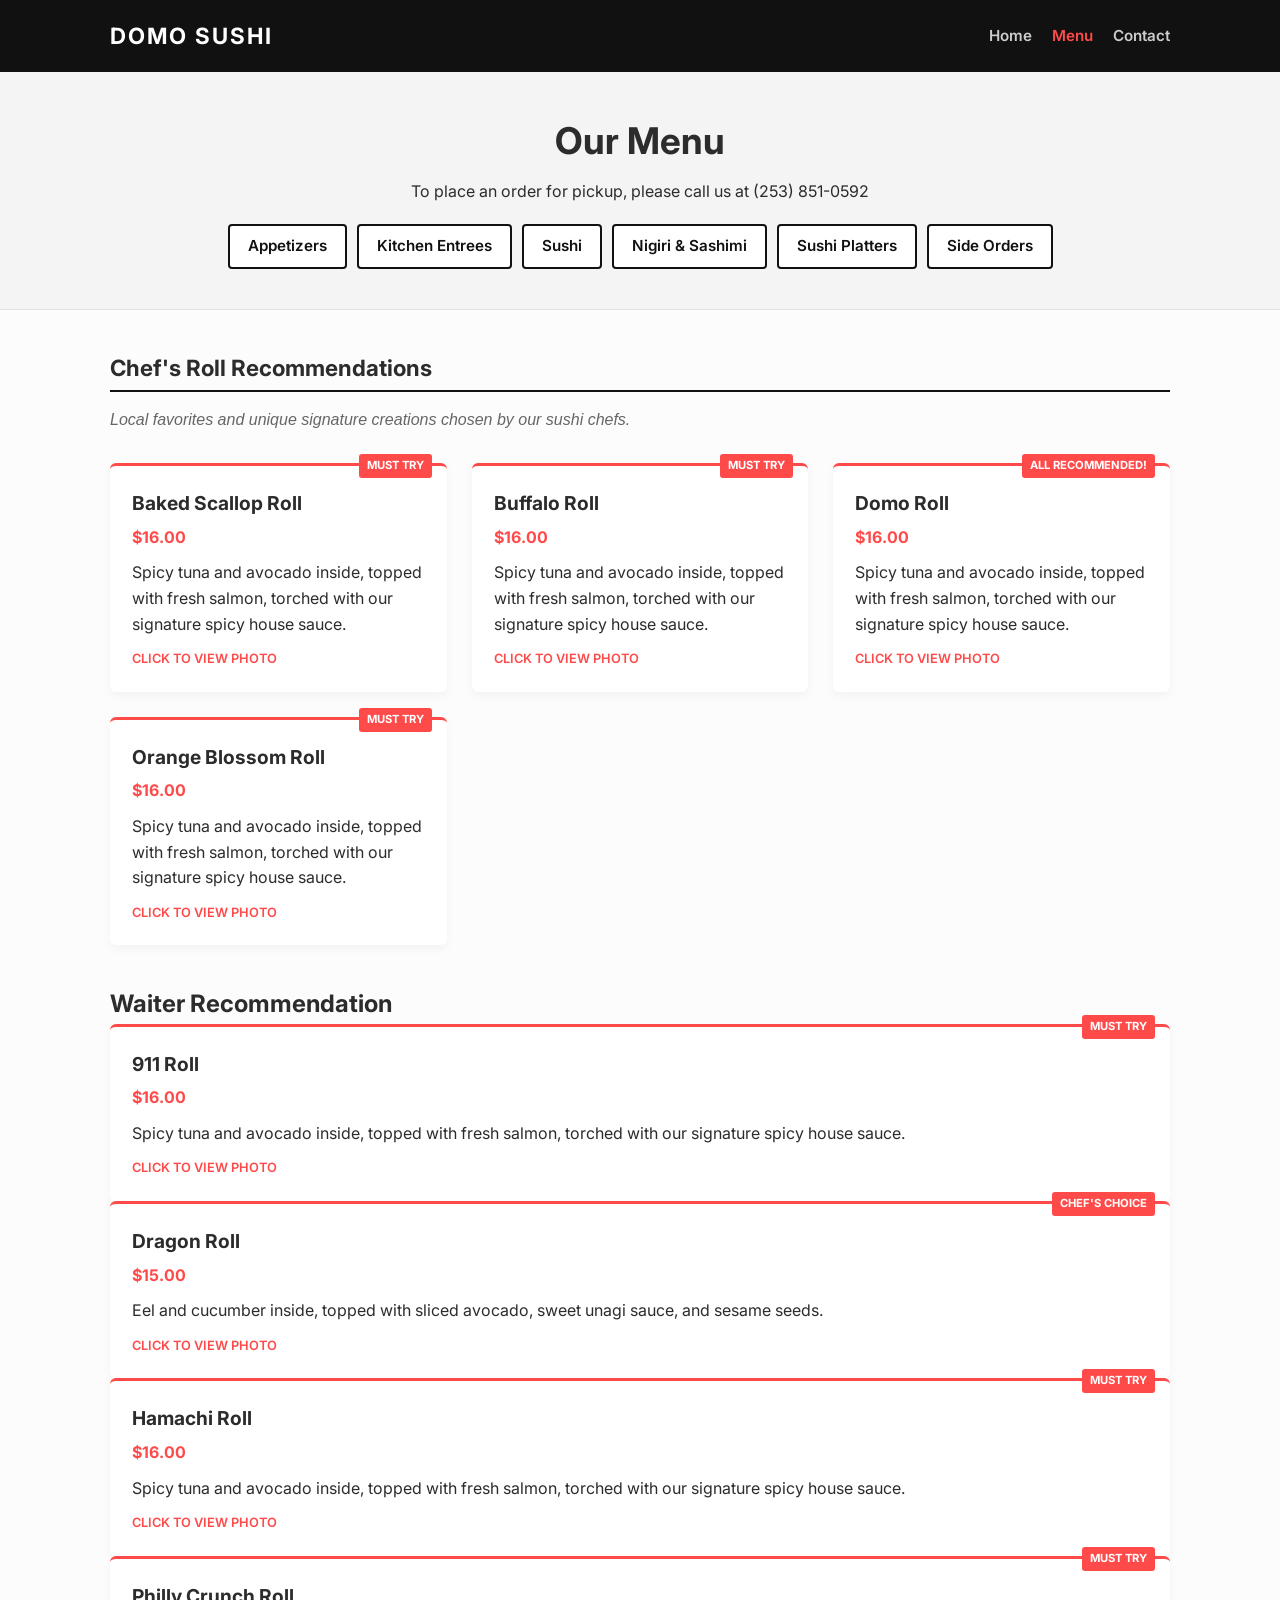
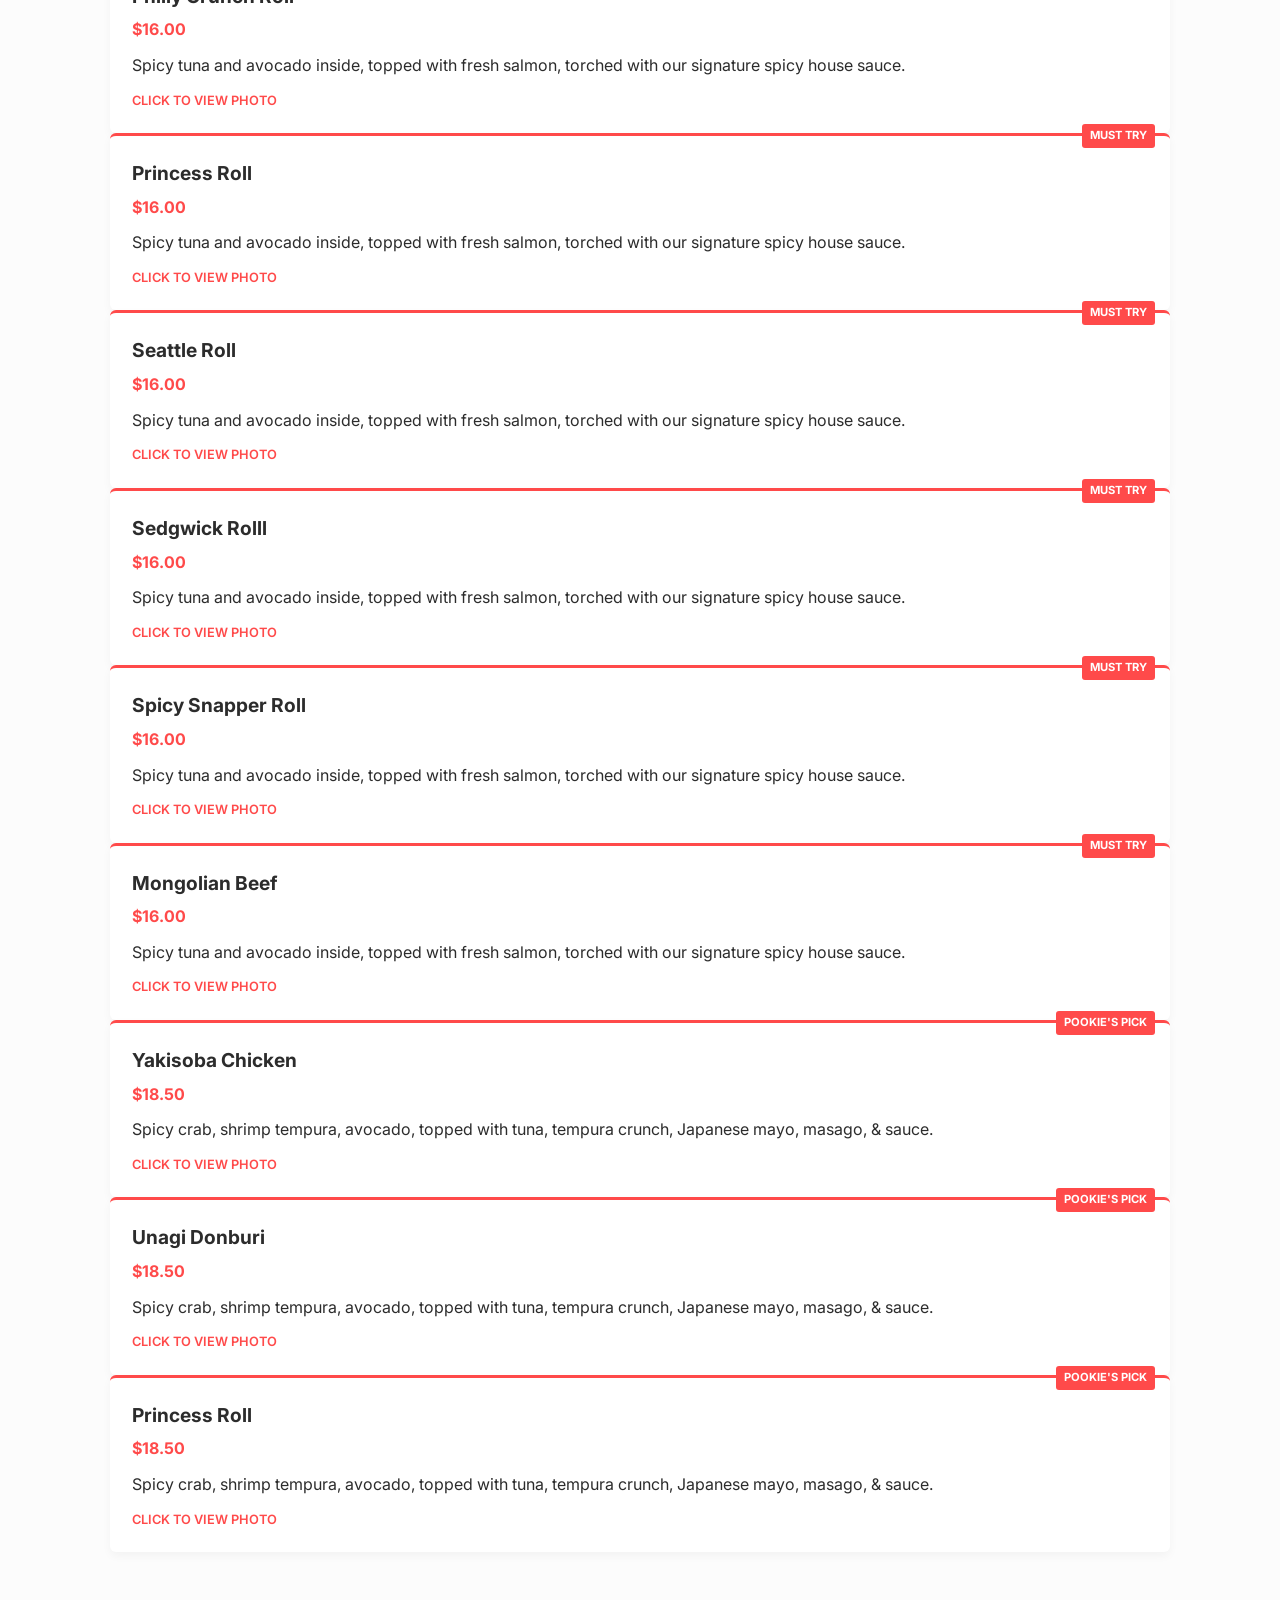
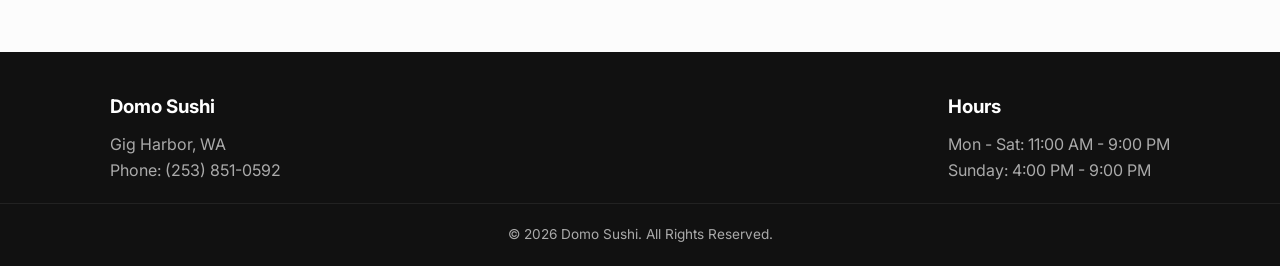
==== commit 76106bb3: "Add files via upload" ====
--- a/menu.html
+++ b/menu.html
@@ -6,6 +6,7 @@
     <meta name="viewport" content="width=device-width, initial-scale=1.0">
     <title>Menu | Domo Sushi Gig Harbor</title>
     <link rel="stylesheet" href="style.css">
+    <script src="menuImage.js"></script>
     <link rel="preconnect" href="https://fonts.googleapis.com">
     <link rel="preconnect" href="https://fonts.gstatic.com" crossorigin>
     <link href="https://fonts.googleapis.com/css2?family=Inter:wght@300;400;600;700&display=swap" rel="stylesheet">
@@ -31,1731 +32,266 @@
         <p>To place an order for pickup, please call us at (253) 851-0592</p>
 
         <div class="menu-tabs">
-            <button class="tab-btn active" onclick="switchMenu('Appetizers')">Appetizer Menu</button>
-            <button class="tab-btn" onclick="switchMenu('kitchen')">Kitchen Menu</button>
-            <button class="tab-btn" onclick="switchMenu('sushi')">Sushi Menu</button>
-            <button class="tab-btn" onclick="switchMenu('gluten-free')">Gluten Free</button>
-            <button class="tab-btn" onclick="switchMenu('recommendations')">Roll Recommendations</button>
+            <a href="menu/appetizer.html" class="tab-btn">Appetizers</a>
+            <a href="menu/kitchen.html" class="tab-btn"> Kitchen Entrees </a>
+            <a href="menu/sushi.html" class="tab-btn">Sushi</a>
+            <a href="menu/nigirisashimi.html" class="tab-btn">Nigiri & Sashimi</a>
+            <a href="menu/platter.html" class="tab-btn">Sushi Platters</a>
+            <a href="menu/side.html" class="tab-btn">Side Orders</a>
         </div>
     </section>
 
-    <!--Appetizer Menu-->
+
+    <!-- ROLL RECOMMENDATIONS -->
     <main class="container menu-container">
-
-        <div id="Appetizers" class="menu-section active-section">
-            <h2>Appetizers</h2>
+        <div id="recommendations" class="menu-section">
+            <h3>Item Recommendations</h3>
+
+            <h2>Owner's Recommendation</h2>
 
             <div class="grid">
 
-                <div class="card clickable-card" onclick="openLightbox('foodPictures/appetizer/....', '')">
-                    <h3>Eggrolls (2pcs)</h3>
-                    <p class="price">$9.50</p>
-                    <p>Deep fried pork & vegetable filled</p>
-                    <span class="view-photo-hint">Click to view photo</span>
-                </div>
-
-
-                <div class="card clickable-card" onclick="openLightbox('foodPictures/appetizer/gyoza.jpg', '')">
-                    <h3>Gyoza (6pcs)</h3>
-                    <p class="price">$7.50</p>
-                    <p>Deep fried pot stickers</p>
-                    <span class="view-photo-hint">Click to view photo</span>
-                </div>
-
-
-                <div class="card clickable-card" onclick="openLightbox('foodPictures/appetizer/....', '')">
-                    <h3>Eggrolls (2pcs) & Gyoza (4pcs)</h3>
-                    <p class="price">$12.5</p>
-                    <span class="view-photo-hint">Click to view photo</span>
-                </div>
-
-
-                <div class="card clickable-card" onclick="openLightbox('foodPictures/appetizer/....', '')">
-                    <h3>BBQ Pork (Approx. 8pcs)</h3>
-                    <p class="price">$11.5</p>
-                    <span class="view-photo-hint">Click to view photo</span>
-                </div>
-
-
-                <div class="card clickable-card" onclick="openLightbox('foodPictures/appetizer/....', '')">
-                    <h3>Crab Rangoon (4pcs)</h3>
-                    <p class="price">$8.50</p>
-                    <p>Deep fried crab & cream cheese filled wonton</p>
-                    <span class="view-photo-hint">Click to view photo</span>
-                </div>
-
-
-                <div class="card clickable-card" onclick="openLightbox('foodPictures/appetizer/....', '')">
-                    <h3>Shrimp Shumai (4pcs)</h3>
-                    <p class="price">$9.00</p>
-                    <p>Deep fried dumpling filled with shrimp mix</p>
-                    <span class="view-photo-hint">Click to view photo</span>
-                </div>
-
-
-                <div class="card clickable-card" onclick="openLightbox('foodPictures/appetizer/....', '')">
-                    <h3>Tako Yaki (4pcs)</h3>
-                    <p class="price">$8.00</p>
-                    <p>Japanese octopus dumplings</p>
-                    <span class="view-photo-hint">Click to view photo</span>
-                </div>
-
-
-
-                <div class="card clickable-card" onclick="openLightbox('foodPictures/appetizer/....', '')">
-                    <h3>Cod Tempura (6pcs)</h3>
-                    <p class="price">$10.00</p>
-                    <span class="view-photo-hint">Click to view photo</span>
-                </div>
-
-
-
-                <div class="card clickable-card" onclick="openLightbox('foodPictures/appetizer/....', '')">
-                    <h3>Prawn Tempura (4pcs)</h3>
-                    <p class="price">$9.00</p>
-                    <span class="view-photo-hint">Click to view photo</span>
-                </div>
-
-
-
-                <div class="card clickable-card" onclick="openLightbox('foodPictures/appetizer/....', '')">
-                    <h3>Seafood Tempura</h3>
-                    <p class="price">$15.00</p>
-                    <p>Battered & fried prawn, calamari, oysters, & cod. (Substitutions are not available)</p>
-                    <span class="view-photo-hint">Click to view photo</span>
-                </div>
-
-
-
-                <div class="card clickable-card" onclick="openLightbox('foodPictures/appetizer/....', '')">
-                    <h3>Mix Vegetable Tempura (8pcs)</h3>
-                    <p class="price">$11.00</p>
-                    <p>Battered & fried mixed vegetables. (Substitutions are not available)</p>
-                    <span class="view-photo-hint">Click to view photo</span>
-                </div>
-
-
-
-                <div class="card clickable-card" onclick="openLightbox('foodPictures/appetizer/edamame.jpg', '')">
-                    <h3>Edamame</h3>
-                    <p class="price">$7.00</p>
-                    <p>Boiled & lightly salted soybeans.</p>
-                    <span class="view-photo-hint">Click to view photo</span>
-                </div>
-
-
-
-                <div class="card clickable-card" onclick="openLightbox('foodPictures/appetizer/chickenkarage.jpg', '')">
-                    <h3>Chicken Breast Karaage</h3>
-                    <p class="price">$11.00</p>
-                    <p>Seasoned chicken breast, lightly battered & fried.</p>
-                    <span class="view-photo-hint">Click to view photo</span>
-                </div>
-
-
-
-                <div class="card clickable-card" onclick="openLightbox('foodPictures/appetizer/....', '')">
-                    <h3>Calamari (8pcs)</h3>
-                    <p class="price">$11.00</p>
-                    <p>Battered & fried squid.</p>
-                    <span class="view-photo-hint">Click to view photo</span>
-                </div>
-
-
-
-                <div class="card clickable-card" onclick="openLightbox('foodPictures/appetizer/....', '')">
-                    <h3>Kaki Furai (4pcs)</h3>
-                    <p class="price">$9.00</p>
-                    <p>Battered & fried oysters.</p>
-                    <span class="view-photo-hint">Click to view photo</span>
-                </div>
-
-
-
-                <div class="card clickable-card" onclick="openLightbox('foodPictures/appetizer/....', '')">
-                    <h3>Agedashi Tofu (4pcs)</h3>
-                    <p class="price">$9.00</p>
-                    <p>Fried tofu in house sauce topped with bonito & seaweed.</p>
-                    <span class="view-photo-hint">Click to view photo</span>
-                </div>
-
-
-
-                <div class="card clickable-card" onclick="openLightbox('foodPictures/appetizer/....', '')">
-                    <h3>Baked Green Mussels (4pcs)</h3>
-                    <p class="price">$10.00</p>
-                    <p>Crab meat, green onion, & eel sauce baked in shell.</p>
-                    <span class="view-photo-hint">Click to view photo</span>
-                </div>
-
-
-
-                <div class="card clickable-card" onclick="openLightbox('foodPictures/appetizer/....', '')">
-                    <h3>Avocado Boat (4pcs) 🌶️</h3>
-                    <p class="price">$12.50</p>
-                    <p>Battered & fried avocado filled with cream cheese, spicy tuna, crab meat & sauces.</p>
-                    <span class="view-photo-hint">Click to view photo</span>
-                </div>
-
-
-
-                <div class="card clickable-card" onclick="openLightbox('foodPictures/appetizer/....', '')">
-                    <h3>Sushi Popper (6pcs) 🌶️🌶️</h3>
-                    <p class="price">$9.50</p>
-                    <p>Battered & fried jalapeno filled with cream cheese, unagi, crab meat & sauces.</p>
-                    <span class="view-photo-hint">Click to view photo</span>
-                </div>
-
-
-
-                <div class="card clickable-card" onclick="openLightbox('foodPictures/appetizer/....', '')">
-                    <h3>Monkey Brain (4pcs) 🌶️</h3>
-                    <p class="price">$9.50</p>
-                    <p>Battered & fried mushroom filled with cream cheese, crab meat, & salmon.</p>
-                    <span class="view-photo-hint">Click to view photo</span>
-                </div>
-
-
-
-                <div class="card clickable-card" onclick="openLightbox('foodPictures/appetizer/....', '')">
-                    <h3>Hamachi Kama</h3>
-                    <p class="price">$14.50</p>
-                    <p>Seasoned & broiled yellowtail collar.</p>
-                    <span class="view-photo-hint">Click to view photo</span>
-                </div>
-
-
-
-                <div class="card clickable-card" onclick="openLightbox('foodPictures/appetizer/....', '')">
-                    <h3>Sake Kama</h3>
-                    <p class="price">$14.50</p>
-                    <p>Seasoned & broiled salmon collar.</p>
-                    <span class="view-photo-hint">Click to view photo</span>
-                </div>
+
+                <div class="card recommendation-card clickable-card"
+                    onclick="openLightbox('foodPictures/gig-harbor-roll.jpg', 'Gig Harbor Roll')">
+                    <span class="badge">Must Try</span>
+                    <h3>Rock N Roll</h3>
+                    <p class="price">$16.00</p>
+                    <p>Spicy tuna and avocado inside, topped with fresh salmon, torched with our signature spicy
+                        house sauce.</p>
+                    <span class="view-photo-hint">Click to view photo</span>
+                </div>
+
+
+                <div class="card recommendation-card clickable-card"
+                    onclick="openLightbox('foodPictures/gig-harbor-roll.jpg', 'Gig Harbor Roll')">
+                    <span class="badge">Must Try</span>
+                    <h3>Spider Roll</h3>
+                    <p class="price">$16.00</p>
+                    <p>Spicy tuna and avocado inside, topped with fresh salmon, torched with our signature spicy
+                        house sauce.</p>
+                    <span class="view-photo-hint">Click to view photo</span>
+                </div>
+
+
+                <div class="card recommendation-card clickable-card"
+                    onclick="openLightbox('foodPictures/gig-harbor-roll.jpg', 'Gig Harbor Roll')">
+                    <span class="badge">Must Try</span>
+                    <h3>Kalbi</h3>
+                    <p class="price">$16.00</p>
+                    <p>Spicy tuna and avocado inside, topped with fresh salmon, torched with our signature spicy
+                        house sauce.</p>
+                    <span class="view-photo-hint">Click to view photo</span>
+                </div>
+
+
+                <div class="card recommendation-card clickable-card"
+                    onclick="openLightbox('foodPictures/gig-harbor-roll.jpg', 'Gig Harbor Roll')">
+                    <span class="badge">Must Try</span>
+                    <h3>Bento</h3>
+                    <p class="price">$16.00</p>
+                    <p>Spicy tuna and avocado inside, topped with fresh salmon, torched with our signature spicy
+                        house sauce.</p>
+                    <span class="view-photo-hint">Click to view photo</span>
+                </div>
+
+
+                <div class="card recommendation-card clickable-card"
+                    onclick="openLightbox('foodPictures/gig-harbor-roll.jpg', 'Gig Harbor Roll')">
+                    <span class="badge">Must Try</span>
+                    <h3>Gig Harbor Roll</h3>
+                    <p class="price">$16.00</p>
+                    <p>Spicy tuna and avocado inside, topped with fresh salmon, torched with our signature spicy
+                        house sauce.</p>
+                    <span class="view-photo-hint">Click to view photo</span>
+                </div>
+
             </div>
+        </div>
+
+        <div class="menu-category">
+            <h3 class="category-title">Chef's Roll Recommendations</h3>
+            <p class="menu-disclaimer">Local favorites and unique signature creations chosen by our sushi chefs.</p>
+            <div class="grid">
+
+
+                <div class="card recommendation-card clickable-card"
+                    onclick="openLightbox('foodPictures/gig-harbor-roll.jpg', 'Gig Harbor Roll')">
+                    <span class="badge">Must Try</span>
+                    <h3>Baked Scallop Roll</h3>
+                    <p class="price">$16.00</p>
+                    <p>Spicy tuna and avocado inside, topped with fresh salmon, torched with our signature spicy
+                        house sauce.</p>
+                    <span class="view-photo-hint">Click to view photo</span>
+                </div>
+
+                <div class="card recommendation-card clickable-card"
+                    onclick="openLightbox('foodPictures/gig-harbor-roll.jpg', 'Gig Harbor Roll')">
+                    <span class="badge">Must Try</span>
+                    <h3>Buffalo Roll</h3>
+                    <p class="price">$16.00</p>
+                    <p>Spicy tuna and avocado inside, topped with fresh salmon, torched with our signature spicy
+                        house sauce.</p>
+                    <span class="view-photo-hint">Click to view photo</span>
+                </div>
+
+                <div class="card recommendation-card clickable-card"
+                    onclick="openLightbox('foodPictures/gig-harbor-roll.jpg', 'Gig Harbor Roll')">
+                    <span class="badge">All Recommended!</span>
+                    <h3>Domo Roll</h3>
+                    <p class="price">$16.00</p>
+                    <p>Spicy tuna and avocado inside, topped with fresh salmon, torched with our signature spicy
+                        house sauce.</p>
+                    <span class="view-photo-hint">Click to view photo</span>
+                </div>
+
+                <div class="card recommendation-card clickable-card"
+                    onclick="openLightbox('foodPictures/gig-harbor-roll.jpg', 'Gig Harbor Roll')">
+                    <span class="badge">Must Try</span>
+                    <h3>Orange Blossom Roll</h3>
+                    <p class="price">$16.00</p>
+                    <p>Spicy tuna and avocado inside, topped with fresh salmon, torched with our signature spicy
+                        house sauce.</p>
+                    <span class="view-photo-hint">Click to view photo</span>
+                </div>
+            </div>
+        </div>
+
+
+
+        <h2>Waiter Recommendation</h2>
+
+
+        <div class="card recommendation-card clickable-card"
+            onclick="openLightbox('foodPictures/gig-harbor-roll.jpg', 'Gig Harbor Roll')">
+            <span class="badge">Must Try</span>
+            <h3>911 Roll</h3>
+            <p class="price">$16.00</p>
+            <p>Spicy tuna and avocado inside, topped with fresh salmon, torched with our signature spicy
+                house sauce.</p>
+            <span class="view-photo-hint">Click to view photo</span>
+        </div>
+
+
+        <div class="card recommendation-card clickable-card"
+            onclick="openLightbox('foodPictures/dragon-roll.jpg', 'Dragon Roll')">
+            <span class="badge">Chef's Choice</span>
+            <h3>Dragon Roll</h3>
+            <p class="price">$15.00</p>
+            <p>Eel and cucumber inside, topped with sliced avocado, sweet unagi sauce, and sesame seeds.</p>
+            <span class="view-photo-hint">Click to view photo</span>
+        </div>
+
+
+        <div class="card recommendation-card clickable-card"
+            onclick="openLightbox('foodPictures/gig-harbor-roll.jpg', 'Gig Harbor Roll')">
+            <span class="badge">Must Try</span>
+            <h3>Hamachi Roll</h3>
+            <p class="price">$16.00</p>
+            <p>Spicy tuna and avocado inside, topped with fresh salmon, torched with our signature spicy
+                house sauce.</p>
+            <span class="view-photo-hint">Click to view photo</span>
+        </div>
+
+
+        <div class="card recommendation-card clickable-card"
+            onclick="openLightbox('foodPictures/gig-harbor-roll.jpg', 'Gig Harbor Roll')">
+            <span class="badge">Must Try</span>
+            <h3>Philly Crunch Roll</h3>
+            <p class="price">$16.00</p>
+            <p>Spicy tuna and avocado inside, topped with fresh salmon, torched with our signature spicy
+                house sauce.</p>
+            <span class="view-photo-hint">Click to view photo</span>
+        </div>
+
+
+        <div class="card recommendation-card clickable-card"
+            onclick="openLightbox('foodPictures/gig-harbor-roll.jpg', 'Gig Harbor Roll')">
+            <span class="badge">Must Try</span>
+            <h3>Princess Roll</h3>
+            <p class="price">$16.00</p>
+            <p>Spicy tuna and avocado inside, topped with fresh salmon, torched with our signature spicy
+                house sauce.</p>
+            <span class="view-photo-hint">Click to view photo</span>
+        </div>
+
+
+        <div class="card recommendation-card clickable-card"
+            onclick="openLightbox('foodPictures/gig-harbor-roll.jpg', 'Gig Harbor Roll')">
+            <span class="badge">Must Try</span>
+            <h3>Seattle Roll</h3>
+            <p class="price">$16.00</p>
+            <p>Spicy tuna and avocado inside, topped with fresh salmon, torched with our signature spicy
+                house sauce.</p>
+            <span class="view-photo-hint">Click to view photo</span>
+        </div>
+
+
+        <div class="card recommendation-card clickable-card"
+            onclick="openLightbox('foodPictures/gig-harbor-roll.jpg', 'Gig Harbor Roll')">
+            <span class="badge">Must Try</span>
+            <h3>Sedgwick Rolll</h3>
+            <p class="price">$16.00</p>
+            <p>Spicy tuna and avocado inside, topped with fresh salmon, torched with our signature spicy
+                house sauce.</p>
+            <span class="view-photo-hint">Click to view photo</span>
+        </div>
+
+
+        <div class="card recommendation-card clickable-card"
+            onclick="openLightbox('foodPictures/gig-harbor-roll.jpg', 'Gig Harbor Roll')">
+            <span class="badge">Must Try</span>
+            <h3>Spicy Snapper Roll</h3>
+            <p class="price">$16.00</p>
+            <p>Spicy tuna and avocado inside, topped with fresh salmon, torched with our signature spicy
+                house sauce.</p>
+            <span class="view-photo-hint">Click to view photo</span>
+        </div>
+
+
+        <div class="card recommendation-card clickable-card"
+            onclick="openLightbox('foodPictures/gig-harbor-roll.jpg', 'Gig Harbor Roll')">
+            <span class="badge">Must Try</span>
+            <h3>Mongolian Beef</h3>
+            <p class="price">$16.00</p>
+            <p>Spicy tuna and avocado inside, topped with fresh salmon, torched with our signature spicy
+                house sauce.</p>
+            <span class="view-photo-hint">Click to view photo</span>
+        </div>
+
+
+        <div class="card recommendation-card clickable-card"
+            onclick="openLightbox('foodPictures/dragon-roll.jpg', 'Dragon Roll')">
+            <span class="badge">Pookie's pick</span>
+            <h3>Yakisoba Chicken</h3>
+            <p class="price">$18.50</p>
+            <p>Spicy crab, shrimp tempura, avocado, topped with tuna, tempura crunch, Japanese mayo, masago, &
+                sauce.</p>
+            <span class="view-photo-hint">Click to view photo</span>
+        </div>
+
+
+        <div class="card recommendation-card clickable-card"
+            onclick="openLightbox('foodPictures/dragon-roll.jpg', 'Dragon Roll')">
+            <span class="badge">Pookie's pick</span>
+            <h3>Unagi Donburi</h3>
+            <p class="price">$18.50</p>
+            <p>Spicy crab, shrimp tempura, avocado, topped with tuna, tempura crunch, Japanese mayo, masago, &
+                sauce.</p>
+            <span class="view-photo-hint">Click to view photo</span>
+        </div>
+
+        <div class="card recommendation-card clickable-card"
+            onclick="openLightbox('foodPictures/dragon-roll.jpg', 'Dragon Roll')">
+            <span class="badge">Pookie's pick</span>
+            <h3>Princess Roll</h3>
+            <p class="price">$18.50</p>
+            <p>Spicy crab, shrimp tempura, avocado, topped with tuna, tempura crunch, Japanese mayo, masago, &
+                sauce.</p>
+            <span class="view-photo-hint">Click to view photo</span>
+        </div>
     </main>
-
-
-
-
-
-
-
-
-
-
-    <main class="container menu-container">
-        <!--KITCHEN FOOD-->
-        <div id="kitchen" class="menu-section">
-            <h2>Kitchen Menu</h2>
-
-            <div class="menu-category">
-                <h3 class="category-title">Dinner Entrées</h3>
-                <p class="category-subtitle">Click on any item to view photo</p>
-                <div class="grid">
-
-                    <div class="card clickable-card"
-                        onclick="openLightbox('foodPictures/chicken-teriyaki.jpg', 'Chicken Teriyaki')">
-                        <h3>Chicken Teriyaki</h3>
-                        <p class="price">$17.50</p>
-                        <span class="view-photo-hint">Click to view photo</span>
-                    </div>
-
-                    <div class="card clickable-card"
-                        onclick="openLightbox('foodPictures/chicken-breast-teriyaki.jpg', 'Chicken Breast Teriyaki')">
-                        <h3>Chicken Breast Teriyaki</h3>
-                        <p class="price">$18.50</p>
-                        <span class="view-photo-hint">Click to view photo</span>
-                    </div>
-
-                    <div class="card clickable-card"
-                        onclick="openLightbox('foodPictures/spicy-chicken-teriyaki.jpg', 'Spicy Chicken Teriyaki')">
-                        <h3>Spicy Chicken Teriyaki 🌶️</h3>
-                        <p class="price">$17.50</p>
-                        <span class="view-photo-hint">Click to view photo</span>
-                    </div>
-
-                    <div class="card clickable-card"
-                        onclick="openLightbox('foodPictures/pork-teriyaki.jpg', 'Pork Teriyaki')">
-                        <h3>Pork Teriyaki</h3>
-                        <p class="price">$18.50</p>
-                        <span class="view-photo-hint">Click to view photo</span>
-                    </div>
-
-                    <div class="card clickable-card"
-                        onclick="openLightbox('foodPictures/beef-teriyaki.jpg', 'Beef Teriyaki')">
-                        <h3>Beef Teriyaki</h3>
-                        <p class="price">$20.50</p>
-                        <p>Thinly sliced rib eye</p>
-                        <span class="view-photo-hint">Click to view photo</span>
-                    </div>
-
-                    <div class="card clickable-card"
-                        onclick="openLightbox('foodPictures/tofu-teriyaki.jpg', 'Tofu Teriyaki Fried')">
-                        <h3>Tofu Teriyaki Fried 🌱</h3>
-                        <p class="price">$17.00</p>
-                        <span class="view-photo-hint">Click to view photo</span>
-                    </div>
-
-                    <div class="card clickable-card" onclick="openLightbox('foodPictures/tonkatsu.jpg', 'Tonkatsu')">
-                        <h3>Tonkatsu</h3>
-                        <p class="price">$20.50</p>
-                        <p>Breaded & fried pork cutlet</p>
-                        <span class="view-photo-hint">Click to view photo</span>
-                    </div>
-
-                    <div class="card clickable-card"
-                        onclick="openLightbox('foodPictures/chicken-katsu.jpg', 'Chicken Katsu')">
-                        <h3>Chicken Katsu</h3>
-                        <p class="price">$20.50</p>
-                        <p>Breaded & fried cutlet</p>
-                        <span class="view-photo-hint">Click to view photo</span>
-                    </div>
-
-                    <div class="card clickable-card"
-                        onclick="openLightbox('foodPictures/salmon-teriyaki.jpg', 'Salmon Teriyaki')">
-                        <h3>Salmon Teriyaki</h3>
-                        <p class="price">$24.00</p>
-                        <p>Broiled Salmon served over a bed of stir fried vegetables</p>
-                        <span class="view-photo-hint">Click to view photo</span>
-                    </div>
-
-                    <div class="card clickable-card"
-                        onclick="openLightbox('foodPictures/prawn-teriyaki.jpg', 'Prawn Teriyaki')">
-                        <h3>Prawn Teriyaki</h3>
-                        <p class="price">$19.00</p>
-                        <p>Broiled Prawn skewers served over a bed of stir fried vegetables</p>
-                        <span class="view-photo-hint">Click to view photo</span>
-                    </div>
-
-                    <div class="card clickable-card"
-                        onclick="openLightbox('foodPictures/mix-veg-tempura.jpg', 'Mix Vegetable Tempura')">
-                        <h3>Mix Vegetable Tempura (10 pcs) 🌱</h3>
-                        <p class="price">$16.50</p>
-                        <p>(Substitutions are not available)</p>
-                        <span class="view-photo-hint">Click to view photo</span>
-                    </div>
-
-                    <div class="card clickable-card"
-                        onclick="openLightbox('foodPictures/prawn-tempura.jpg', 'Prawn Tempura')">
-                        <h3>Prawn Tempura (7 pcs)</h3>
-                        <p class="price">$17.50</p>
-                        <p>(Substitutions are not available)</p>
-                        <span class="view-photo-hint">Click to view photo</span>
-                    </div>
-
-                </div>
-            </div>
-
-            <!-- CHINESE ENTREES -->
-            <div class="menu-category">
-                <h3 class="category-title">Chinese Entrée</h3>
-                <p class="category-subtitle">Served with Steamed Rice & Mixed Green Salad | Tofu Options Available 🌱
-                </p>
-                <div class="grid">
-
-                    <div class="card clickable-card"
-                        onclick="openLightbox('foodPictures/mongolian-chicken.jpg', 'Mongolian Chicken')">
-                        <h3>Mongolian Chicken</h3>
-                        <p class="price">$18.00</p>
-                        <p>Stir fried tender chicken with white & green onions</p>
-                        <span class="view-photo-hint">Click to view photo</span>
-                    </div>
-
-                    <div class="card clickable-card"
-                        onclick="openLightbox('foodPictures/mongolian-beef.jpg', 'Mongolian Beef')">
-                        <h3>Mongolian Beef</h3>
-                        <p class="price">$20.00</p>
-                        <p>Stir fried sliced flank steak with white & green onions</p>
-                        <span class="view-photo-hint">Click to view photo</span>
-                    </div>
-
-                    <div class="card clickable-card"
-                        onclick="openLightbox('foodPictures/sesame-chicken.jpg', 'Sesame Chicken')">
-                        <h3>Sesame Chicken</h3>
-                        <p class="price">$18.00</p>
-                        <p>Battered & fried in sweet sesame sauce topped with sesame seeds</p>
-                        <span class="view-photo-hint">Click to view photo</span>
-                    </div>
-
-                    <div class="card clickable-card"
-                        onclick="openLightbox('foodPictures/orange-chicken.jpg', 'Orange Chicken')">
-                        <h3>Orange Chicken</h3>
-                        <p class="price">$18.00</p>
-                        <p>Battered & fried with fresh cut orange slices</p>
-                        <span class="view-photo-hint">Click to view photo</span>
-                    </div>
-
-                    <div class="card clickable-card"
-                        onclick="openLightbox('foodPictures/sweet-sour-chicken.jpg', 'Sweet & Sour Chicken')">
-                        <h3>Sweet & Sour Chicken</h3>
-                        <p class="price">$18.00</p>
-                        <p>Battered & fried with onions, green bell peppers, carrots, pineapple</p>
-                        <span class="view-photo-hint">Click to view photo</span>
-                    </div>
-
-                    <div class="card clickable-card"
-                        onclick="openLightbox('foodPictures/sweet-sour-shrimp.jpg', 'Sweet & Sour Shrimp')">
-                        <h3>Sweet & Sour Shrimp</h3>
-                        <p class="price">$20.00</p>
-                        <p>Battered & fried with onions, green bell peppers, carrots, pineapple</p>
-                        <span class="view-photo-hint">Click to view photo</span>
-                    </div>
-
-                    <div class="card clickable-card"
-                        onclick="openLightbox('foodPictures/general-tao-chicken.jpg', 'General Tao Chicken')">
-                        <h3>General Tao Chicken 🌶️</h3>
-                        <p class="price">$18.00</p>
-                        <p>Battered & fried with peas and carrots in sweet chili sauce</p>
-                        <span class="view-photo-hint">Click to view photo</span>
-                    </div>
-
-                    <div class="card clickable-card"
-                        onclick="openLightbox('foodPictures/general-tao-shrimp.jpg', 'General Tao Shrimp')">
-                        <h3>General Tao Shrimp 🌶️</h3>
-                        <p class="price">$20.00</p>
-                        <p>Battered & fried with peas and carrots in sweet chili sauce</p>
-                        <span class="view-photo-hint">Click to view photo</span>
-                    </div>
-
-                    <div class="card clickable-card"
-                        onclick="openLightbox('foodPictures/broccoli-chicken.jpg', 'Broccoli Chicken')">
-                        <h3>Broccoli Chicken</h3>
-                        <p class="price">$18.00</p>
-                        <p>Stir fried tender chicken with broccoli, carrots & mushrooms</p>
-                        <span class="view-photo-hint">Click to view photo</span>
-                    </div>
-
-                    <div class="card clickable-card"
-                        onclick="openLightbox('foodPictures/broccoli-beef.jpg', 'Broccoli Beef')">
-                        <h3>Broccoli Beef</h3>
-                        <p class="price">$20.00</p>
-                        <p>Stir fried sliced flank steak with broccoli, carrots & mushrooms</p>
-                        <span class="view-photo-hint">Click to view photo</span>
-                    </div>
-
-                </div>
-            </div>
-
-            <!-- NOODLES -->
-            <div class="menu-category">
-                <h3 class="category-title">Noodles</h3>
-                <div class="grid">
-
-                    <div class="card clickable-card" onclick="openLightbox('foodPictures/yakisoba.jpg', 'Yakisoba')">
-                        <h3>Yakisoba</h3>
-                        <p class="price">$13.00</p>
-                        <p>Stir fried soft noodles with assorted vegetables & 1 scoop steamed rice</p>
-                        <div class="addons-list">
-                            <strong>Optional Additions (Choose One):</strong>
-                            <span>Chicken $6.50 | Chicken Breast $7.00 | Pork BBQ $7.00 | Beef Sliced Flank Steak $7.00
-                                | Shrimp (8 pcs) $7.50 | Tofu Fried $6.50 | Calamari $7.50 | Combo (Chicken, Beef,
-                                Shrimp) $9.00</span>
-                        </div>
-                        <span class="view-photo-hint">Click to view photo</span>
-                    </div>
-
-                    <div class="card clickable-card" onclick="openLightbox('foodPictures/yakiudon.jpg', 'Yakiudon')">
-                        <h3>Yakiudon</h3>
-                        <p class="price">$15.00</p>
-                        <p>Stir fried udon noodles with broccoli, carrot, asparagus & 1 scoop steamed rice</p>
-                        <div class="addons-list">
-                            <strong>Optional Additions (Choose One):</strong>
-                            <span>Chicken $6.50 | Chicken Breast $7.00 | Pork BBQ $7.00 | Beef Sliced Flank Steak $7.00
-                                | Shrimp (8 pcs) $7.50 | Tofu Fried $6.50 | Calamari $7.50 | Combo (Chicken, Beef,
-                                Shrimp) $9.00</span>
-                        </div>
-                        <span class="view-photo-hint">Click to view photo</span>
-                    </div>
-
-                    <div class="card clickable-card" onclick="openLightbox('foodPictures/udon.jpg', 'Udon')">
-                        <h3>Udon</h3>
-                        <p class="price">$13.00</p>
-                        <p>Thick noodles in a seafood broth with vegetables</p>
-                        <div class="addons-list">
-                            <strong>Optional Additions (Choose One):</strong>
-                            <span>Chicken Breast Teriyaki $8.00 | Beef Teriyaki Thinly sliced rib eye $8.00 | Mix
-                                Tempura (5pcs veg tempura and 1pc shrimp tempura) $7.00</span>
-                        </div>
-                        <span class="view-photo-hint">Click to view photo</span>
-                    </div>
-
-                    <div class="card clickable-card"
-                        onclick="openLightbox('foodPictures/nabeyaki-udon.jpg', 'Nabeyaki Udon')">
-                        <h3>Nabeyaki Udon</h3>
-                        <p class="price">$17.00</p>
-                        <p>Thick noodles in a seafood broth with vegetables, poached egg yolk, mussel, & 1 pc prawn
-                            tempura</p>
-                        <span class="view-photo-hint">Click to view photo</span>
-                    </div>
-
-                </div>
-            </div>
-
-
-
-
-
-
-
-
-
-
-            <!-- TEMPURA PLATTERS -->
-            <div class="menu-category">
-                <h3 class="category-title">Tempura Platters</h3>
-                <div class="grid">
-
-                    <div class="card clickable-card"
-                        onclick="openLightbox('foodPictures/veg-prawn-tempura.jpg', 'Vegetable & Prawn Tempura')">
-                        <h3>Vegetable & Prawn Tempura</h3>
-                        <p class="price">$21.50</p>
-                        <p>8 pcs assorted vegetables & 3 pcs shrimp</p>
-                        <p class="menu-disclaimer">(Substitutions are not available)</p>
-                        <span class="view-photo-hint">Click to view photo</span>
-                    </div>
-
-                    <div class="card clickable-card"
-                        onclick="openLightbox('foodPictures/seafood-tempura.jpg', 'Seafood Tempura Platter')">
-                        <h3>Seafood Tempura Platter</h3>
-                        <p class="price">$22.50</p>
-                        <p>2pcs Shrimp, 3pcs Calamari, 3pcs Oyster, & 3pcs Cod</p>
-                        <p class="menu-disclaimer">(Substitutions are not available)</p>
-                        <span class="view-photo-hint">Click to view photo</span>
-                    </div>
-
-                </div>
-            </div>
-
-
-
-
-
-
-
-
-
-
-
-
-
-
-            <!-- DONBURI -->
-            <div class="menu-category">
-                <h3 class="category-title">Donburi</h3>
-                <p class="category-subtitle">Entrée served over rice | Substitutions: Fried Rice $2.50, Brown Rice $2.50
-                </p>
-                <div class="grid">
-
-                    <div class="card clickable-card"
-                        onclick="openLightbox('foodPictures/chicken-donburi.jpg', 'Chicken Donburi')">
-                        <h3>Chicken Donburi</h3>
-                        <p class="price">$16.50</p>
-                        <p>Broiled teriyaki & stir fried vegetables</p>
-                        <span class="view-photo-hint">Click to view photo</span>
-                    </div>
-
-                    <div class="card clickable-card"
-                        onclick="openLightbox('foodPictures/chicken-breast-don.jpg', 'Chicken Breast Don')">
-                        <h3>Chicken Breast Don</h3>
-                        <p class="price">$17.50</p>
-                        <p>Broiled teriyaki breast & stir fried vegetables</p>
-                        <span class="view-photo-hint">Click to view photo</span>
-                    </div>
-
-                    <div class="card clickable-card"
-                        onclick="openLightbox('foodPictures/salmon-don.jpg', 'Salmon Teriyaki Don')">
-                        <h3>Salmon Teriyaki Don</h3>
-                        <p class="price">$19.50</p>
-                        <p>Broiled Salmon & stir fried vegetables</p>
-                        <span class="view-photo-hint">Click to view photo</span>
-                    </div>
-
-                    <div class="card clickable-card"
-                        onclick="openLightbox('foodPictures/beef-don.jpg', 'Beef Teriyaki Don')">
-                        <h3>Beef Teriyaki Don</h3>
-                        <p class="price">$18.50</p>
-                        <p>Broiled thin sliced rib eye & stir fried vegetables</p>
-                        <span class="view-photo-hint">Click to view photo</span>
-                    </div>
-
-                    <div class="card clickable-card"
-                        onclick="openLightbox('foodPictures/chicken-katsu-don.jpg', 'Chicken Katsu Don')">
-                        <h3>Chicken Katsu Don</h3>
-                        <p class="price">$19.00</p>
-                        <p>Breaded & fried cutlet served over blanched onion, carrot, & poached egg in sweet soy sauce
-                        </p>
-                        <span class="view-photo-hint">Click to view photo</span>
-                    </div>
-
-                    <div class="card clickable-card"
-                        onclick="openLightbox('foodPictures/tonkatsu-don.jpg', 'Tonkatsu (Pork) Don')">
-                        <h3>Tonkatsu (Pork) Don</h3>
-                        <p class="price">$19.00</p>
-                        <p>Breaded & fried pork cutlet served over blanched onion, carrot, & poached egg in sweet soy
-                            sauce</p>
-                        <span class="view-photo-hint">Click to view photo</span>
-                    </div>
-
-                    <div class="card clickable-card" onclick="openLightbox('foodPictures/unagi-don.jpg', 'Unagi Don')">
-                        <h3>Unagi Don</h3>
-                        <p class="price">$20.50</p>
-                        <p>Broiled eel over sushi rice</p>
-                        <span class="view-photo-hint">Click to view photo</span>
-                    </div>
-
-                </div>
-            </div>
-
-            <!-- COMBINATION ENTREES -->
-            <div class="menu-category">
-                <h3 class="category-title">Combination Entrée</h3>
-                <p class="category-subtitle">Served with Steamed Rice & Mixed Green Salad</p>
-                <div class="grid">
-
-                    <div class="card clickable-card"
-                        onclick="openLightbox('foodPictures/combo-eggroll.jpg', 'Chicken Teriyaki/ Eggroll')">
-                        <h3>Chicken Teriyaki/ Eggroll (1 pc)</h3>
-                        <p class="price">$19.50</p>
-                        <span class="view-photo-hint">Click to view photo</span>
-                    </div>
-
-                    <div class="card clickable-card"
-                        onclick="openLightbox('foodPictures/combo-gyoza.jpg', 'Chicken Teriyaki/ Gyoza')">
-                        <h3>Chicken Teriyaki/ Gyoza (3 pcs)</h3>
-                        <p class="price">$19.00</p>
-                        <span class="view-photo-hint">Click to view photo</span>
-                    </div>
-
-                    <div class="card clickable-card"
-                        onclick="openLightbox('foodPictures/combo-spicy.jpg', 'Chicken Teriyaki/ Spicy Chicken Teriyaki')">
-                        <h3>Chicken Teriyaki/ Spicy Chicken Teriyaki 🌶️</h3>
-                        <p class="price">$19.50</p>
-                        <span class="view-photo-hint">Click to view photo</span>
-                    </div>
-
-                    <div class="card clickable-card"
-                        onclick="openLightbox('foodPictures/combo-beef.jpg', 'Chicken Teriyaki/ Beef Teriyaki')">
-                        <h3>Chicken Teriyaki/ Beef Teriyaki</h3>
-                        <p class="price">$20.50</p>
-                        <p>Thinly sliced rib eye</p>
-                        <span class="view-photo-hint">Click to view photo</span>
-                    </div>
-
-                    <div class="card clickable-card"
-                        onclick="openLightbox('foodPictures/combo-pork.jpg', 'Chicken Teriyaki/ Pork Teriyaki')">
-                        <h3>Chicken Teriyaki/ Pork Teriyaki</h3>
-                        <p class="price">$20.50</p>
-                        <span class="view-photo-hint">Click to view photo</span>
-                    </div>
-
-                    <div class="card clickable-card"
-                        onclick="openLightbox('foodPictures/combo-katsu.jpg', 'Chicken Teriyaki/ Chicken Katsu')">
-                        <h3>Chicken Teriyaki/ Chicken Katsu</h3>
-                        <p class="price">$20.50</p>
-                        <p>Breaded & fried cutlet</p>
-                        <span class="view-photo-hint">Click to view photo</span>
-                    </div>
-
-                    <div class="card clickable-card"
-                        onclick="openLightbox('foodPictures/combo-tonkatsu.jpg', 'Chicken Teriyaki/ Tonkatsu')">
-                        <h3>Chicken Teriyaki/ Tonkatsu</h3>
-                        <p class="price">$20.50</p>
-                        <p>Breaded & fried pork cutlet</p>
-                        <span class="view-photo-hint">Click to view photo</span>
-                    </div>
-
-                    <div class="card clickable-card"
-                        onclick="openLightbox('foodPictures/combo-prawn-tempura.jpg', 'Chicken Teriyaki/ Prawn Tempura')">
-                        <h3>Chicken Teriyaki/ Prawn Tempura</h3>
-                        <p class="price">$20.50</p>
-                        <span class="view-photo-hint">Click to view photo</span>
-                    </div>
-
-                    <div class="card clickable-card"
-                        onclick="openLightbox('foodPictures/combo-veg-tempura.jpg', 'Chicken Teriyaki/ Mix Vegetable Tempura')">
-                        <h3>Chicken Teriyaki/ Mix Vegetable Tempura</h3>
-                        <p class="price">$20.50</p>
-                        <span class="view-photo-hint">Click to view photo</span>
-                    </div>
-
-                    <div class="card clickable-card"
-                        onclick="openLightbox('foodPictures/combo-kalbi.jpg', 'Chicken Teriyaki/ Kalbi Beef Short Ribs')">
-                        <h3>Chicken Teriyaki/ Kalbi Beef Short Ribs</h3>
-                        <p class="price">$26.00</p>
-                        <span class="view-photo-hint">Click to view photo</span>
-                    </div>
-
-                    <div class="card clickable-card"
-                        onclick="openLightbox('foodPictures/combo-salmon.jpg', 'Chicken Teriyaki/ Salmon Teriyaki')">
-                        <h3>Chicken Teriyaki/ Salmon Teriyaki</h3>
-                        <p class="price">$25.00</p>
-                        <span class="view-photo-hint">Click to view photo</span>
-                    </div>
-
-                    <div class="card clickable-card"
-                        onclick="openLightbox('foodPictures/combo-prawn-skewers.jpg', 'Chicken Teriyaki/ Prawn Skewers')">
-                        <h3>Chicken Teriyaki/ Prawn Skewers</h3>
-                        <p class="price">$20.50</p>
-                        <span class="view-photo-hint">Click to view photo</span>
-                    </div>
-
-                    <div class="card clickable-card"
-                        onclick="openLightbox('foodPictures/combo-chinese.jpg', 'Chicken Teriyaki/ Any choice Chinese Entrée')">
-                        <h3>Chicken Teriyaki/ Any choice Chinese Entrée</h3>
-                        <p class="price">$22.50</p>
-                        <span class="view-photo-hint">Click to view photo</span>
-                    </div>
-
-                </div>
-            </div>
-
-    </main>
-
-
-
-
-
-
-
-
-
-    <!-- SUSHI MENU -->
-    <main class="container menu-container">
-
-        <div id="sushi" class="menu-section">
-            <h2>Sushi Menu</h2>
-            <p class="menu-hint">Click on any item to view its photo.</p>
-
-            <h3 class="category-title">Rolls</h3>
-            <div class="grid">
-
-
-
-                <div class="card clickable-card" onclick="openLightbox('foodPictures/sushi/....', '')">
-                    <h3>007 Roll</h3>
-                    <p class="price">$18.50</p>
-                    <p>Spicy crab, shrimp tempura, avocado, topped with white tuna, thin lime slices, & sauces.</p>
-                    <span class="view-photo-hint">Click to view photo</span>
-                </div>
-
-
-
-                <div class="card clickable-card" onclick="openLightbox('foodPictures/sushi/....', '')">
-                    <h3>69 Roll</h3>
-                    <p class="price">$16.00</p>
-                    <p>Shrimp tempura, crab, cucumber, avocado, topped with crab, scallop & masago.</p>
-                    <span class="view-photo-hint">Click to view photo</span>
-                </div>
-
-
-
-                <div class="card clickable-card" onclick="openLightbox('foodPictures/sushi/....', '')">
-                    <h3>911 Roll 🌶️</h3>
-                    <p class="price">$15.00</p>
-                    <p>Spicy tuna, jalapeno, cucumber topped with avocado & spicy mayo sauce.</p>
-                    <span class="view-photo-hint">Click to view photo</span>
-                </div>
-
-
-
-                <div class="card clickable-card" onclick="openLightbox('foodPictures/sushi/....', '')">
-                    <h3>Alaska Roll</h3>
-                    <p class="price">$14.50</p>
-                    <p>Crab, mixed green salad, cucumber, avocado, topped with salmon.</p>
-                    <span class="view-photo-hint">Click to view photo</span>
-                </div>
-
-
-
-                <div class="card clickable-card" onclick="openLightbox('foodPictures/sushi/....', '')">
-                    <h3>Aloha Roll</h3>
-                    <p class="price">$18.50</p>
-                    <p>Spicy tuna, cucumber topped with Cajun tuna, cilantro & fried onions.</p>
-                    <span class="view-photo-hint">Click to view photo</span>
-                </div>
-
-
-
-                <div class="card clickable-card" onclick="openLightbox('foodPictures/sushi/baja_roll.jpg', '')">
-                    <h3>Baja Roll</h3>
-                    <p class="price">$18.50</p>
-                    <p>Crab, cucumber, avocado topped with hamachi, lemon, & cilantro.</p>
-                    <span class="view-photo-hint">Click to view photo</span>
-                </div>
-
-
-
-                <div class="card clickable-card" onclick="openLightbox('foodPictures/sushi/....', '')">
-                    <h3>Boston Roll</h3>
-                    <p class="price">$18.50</p>
-                    <p>White tuna, albacore tuna, cucumber topped with crab stick, shrimp, avocado, & sweet chili sauce.
-                    </p>
-                    <span class="view-photo-hint">Click to view photo</span>
-                </div>
-
-
-
-                <div class="card clickable-card" onclick="openLightbox('foodPictures/sushi/....', '')">
-                    <h3>Cali Roll</h3>
-                    <p class="price">$8.50</p>
-                    <p>Crab, avocado, cucumber.</p>
-                    <span class="view-photo-hint">Click to view photo</span>
-                </div>
-
-
-
-                <div class="card clickable-card" onclick="openLightbox('foodPictures/sushi/....', '')">
-                    <h3>Caterpillar Roll</h3>
-                    <p class="price">$16.00</p>
-                    <p>Eel, cucumber, masago, topped with avocado & unagi sauce.</p>
-                    <span class="view-photo-hint">Click to view photo</span>
-                </div>
-
-
-
-                <div class="card clickable-card" onclick="openLightbox('foodPictures/sushi/....', '')">
-                    <h3>Crazy Roll</h3>
-                    <p class="price">$15.50</p>
-                    <p>Smoked salmon, avocado, shrimp tempura topped with assorted tobiko & unagi sauce.</p>
-                    <span class="view-photo-hint">Click to view photo</span>
-                </div>
-
-
-
-                <div class="card clickable-card" onclick="openLightbox('foodPictures/sushi/....', '')">
-                    <h3>Dragon Roll</h3>
-                    <p class="price">$15.00</p>
-                    <p>Crab, cucumber, avocado topped with 2 pieces of eel & unagi sauce.</p>
-                    <span class="view-photo-hint">Click to view photo</span>
-                </div>
-
-
-
-                <div class="card clickable-card" onclick="openLightbox('foodPictures/sushi/....', '')">
-                    <h3>Domo Roll</h3>
-                    <p class="price">$19.00</p>
-                    <p>Crab, cucumber, shrimp tempura, cream cheese, masago topped with avocado, spicy tuna, tempura
-                        crunch & sauces.</p>
-                    <span class="view-photo-hint">Click to view photo</span>
-                </div>
-
-
-
-                <div class="card clickable-card" onclick="openLightbox('foodPictures/sushi/....', '')">
-                    <h3>Double Red Tuna Roll</h3>
-                    <p class="price">$18.50</p>
-                    <p>Spicy tuna, avocado, cilantro topped with tuna, masago, & sesame sauce.</p>
-                    <span class="view-photo-hint">Click to view photo</span>
-                </div>
-
-
-
-                <div class="card clickable-card" onclick="openLightbox('foodPictures/sushi/....', '')">
-                    <h3>Eel Roll</h3>
-                    <p class="price">$14.00</p>
-                    <p>Eel, cucumber, masago & unagi sauce.</p>
-                    <span class="view-photo-hint">Click to view photo</span>
-                </div>
-
-
-
-                <div class="card clickable-card" onclick="openLightbox('foodPictures/sushi/....', '')">
-                    <h3>Fish Lover Roll</h3>
-                    <p class="price">$18.50</p>
-                    <p>Salmon, white tuna, hamachi, avocado, cucumber topped with tuna.</p>
-                    <span class="view-photo-hint">Click to view photo</span>
-                </div>
-
-
-
-                <div class="card clickable-card" onclick="openLightbox('foodPictures/sushi/....', '')">
-                    <h3>Geisha Roll</h3>
-                    <p class="price">$16.00</p>
-                    <p>Wrapped in rice paper with mixed green salad, crab, tuna, salmon, pineapple, tempura asparagus &
-                        balsamic dressing.</p>
-                    <span class="view-photo-hint">Click to view photo</span>
-                </div>
-
-
-
-                <div class="card clickable-card" onclick="openLightbox('foodPictures/sushi/gigharbor_roll.jpg', '')">
-                    <h3>Gig Harbor Roll</h3>
-                    <p class="price">$10.50</p>
-                    <p>Spicy crab, cucumber, & avocado, covered in tempura crunch.</p>
-                    <span class="view-photo-hint">Click to view photo</span>
-                </div>
-
-
-
-                <div class="card clickable-card" onclick="openLightbox('foodPictures/sushi/....', '')">
-                    <h3>Golden Cali Roll</h3>
-                    <p class="price">$11.00</p>
-                    <p>Cali Roll topped with masago.</p>
-                    <span class="view-photo-hint">Click to view photo</span>
-                </div>
-
-
-
-                <div class="card clickable-card" onclick="openLightbox('foodPictures/sushi/....', '')">
-                    <h3>Godzilla Roll</h3>
-                    <p class="price">$16.50</p>
-                    <p>Crab, cucumber, avocado, shrimp tempura topped with eel, masago & unagi sauce.</p>
-                    <span class="view-photo-hint">Click to view photo</span>
-                </div>
-
-
-
-                <div class="card clickable-card" onclick="openLightbox('foodPictures/sushi/....', '')">
-                    <h3>Hamachi Roll</h3>
-                    <p class="price">$10.50</p>
-                    <p>Yellowtail tuna.</p>
-                    <span class="view-photo-hint">Click to view photo</span>
-                </div>
-
-
-
-                <div class="card clickable-card" onclick="openLightbox('foodPictures/sushi/....', '')">
-                    <h3>Hamachi Lover Roll</h3>
-                    <p class="price">$19.00</p>
-                    <p>Spicy hamachi, cucumber, topped with hamachi.</p>
-                    <span class="view-photo-hint">Click to view photo</span>
-                </div>
-
-
-
-                <div class="card clickable-card" onclick="openLightbox('foodPictures/sushi/....', '')">
-                    <h3>Hot Spider Roll 🌶️</h3>
-                    <p class="price">$17.00</p>
-                    <p>Spicy crab, cucumber, tempura soft shell crab, jalapeno, topped with avocado & sauces.</p>
-                    <span class="view-photo-hint">Click to view photo</span>
-                </div>
-
-
-
-                <div class="card clickable-card" onclick="openLightbox('foodPictures/sushi/....', '')">
-                    <h3>Julie Roll</h3>
-                    <p class="price">$19.00</p>
-                    <p>Shrimp tempura, crab, spicy crab, spicy tuna, cucumber, avocado, topped with tuna, salmon,
-                        avocado, masago & unagi sauce.</p>
-                    <span class="view-photo-hint">Click to view photo</span>
-                </div>
-
-
-
-                <div class="card clickable-card" onclick="openLightbox('foodPictures/sushi/....', '')">
-                    <h3>Kyle Roll</h3>
-                    <p class="price">$16.00</p>
-                    <p>Shrimp tempura, spicy tuna, cucumber, topped with deep fried onion & sauces.</p>
-                    <span class="view-photo-hint">Click to view photo</span>
-                </div>
-
-
-
-                <div class="card clickable-card" onclick="openLightbox('foodPictures/sushi/....', '')">
-                    <h3>Orange Blossom Roll</h3>
-                    <p class="price">$18.50</p>
-                    <p>Shrimp tempura, crab, asparagus tempura topped with salmon, tuna, avocado & sauces.</p>
-                    <span class="view-photo-hint">Click to view photo</span>
-                </div>
-
-
-
-                <div class="card clickable-card" onclick="openLightbox('foodPictures/sushi/philly_roll.jpg', '')">
-                    <h3>Philly Roll</h3>
-                    <p class="price">$11.00</p>
-                    <p>Seattle Roll with cream cheese.</p>
-                    <span class="view-photo-hint">Click to view photo</span>
-                </div>
-
-
-
-                <div class="card clickable-card" onclick="openLightbox('foodPictures/sushi/playboy_roll', '')">
-                    <h3>Play Boy Roll</h3>
-                    <p class="price">$18.00</p>
-                    <p>Spicy crab, avocado, cucumber, shrimp tempura, topped with tuna & unagi sauce.</p>
-                    <span class="view-photo-hint">Click to view photo</span>
-                </div>
-
-
-
-                <div class="card clickable-card" onclick="openLightbox('foodPictures/sushi/....', '')">
-                    <h3>Princess Roll</h3>
-                    <p class="price">$18.50</p>
-                    <p>Spicy crab, shrimp tempura, avocado, topped with tuna, tempura crunch, Japanese mayo, masago, &
-                        sauce.</p>
-                    <span class="view-photo-hint">Click to view photo</span>
-                </div>
-
-
-
-                <div class="card clickable-card" onclick="openLightbox('foodPictures/sushi/....', '')">
-                    <h3>Rainbow Roll</h3>
-                    <p class="price">$16.50</p>
-                    <p>Crab, cucumber, avocado, topped with assorted raw fish.</p>
-                    <span class="view-photo-hint">Click to view photo</span>
-                </div>
-
-
-
-                <div class="card clickable-card" onclick="openLightbox('foodPictures/sushi/....', '')">
-                    <h3>Red Ice Ball Roll</h3>
-                    <p class="price">$16.00</p>
-                    <p>Spicy tuna, cucumber topped with red snapper.</p>
-                    <span class="view-photo-hint">Click to view photo</span>
-                </div>
-
-
-
-                <div class="card clickable-card" onclick="openLightbox('foodPictures/sushi/....', '')">
-                    <h3>Rock 'n' Roll</h3>
-                    <p class="price">$15.50</p>
-                    <p>Crab, cucumber, avocado, shrimp tempura, topped with spicy tuna & sauces.</p>
-                    <span class="view-photo-hint">Click to view photo</span>
-                </div>
-
-
-
-                <div class="card clickable-card" onclick="openLightbox('foodPictures/sushi/....', '')">
-                    <h3>Salmon Roll</h3>
-                    <p class="price">$9.00</p>
-                    <p>Fresh salmon.</p>
-                    <span class="view-photo-hint">Click to view photo</span>
-                </div>
-
-
-
-                <div class="card clickable-card" onclick="openLightbox('foodPictures/sushi/salmonlemon_roll.jpg', '')">
-                    <h3>Salmon Lemon Roll</h3>
-                    <p class="price">$15.50</p>
-                    <p>Crab, avocado, cucumber topped with salmon & lemon.</p>
-                    <span class="view-photo-hint">Click to view photo</span>
-                </div>
-
-
-
-                <div class="card clickable-card" onclick="openLightbox('foodPictures/sushi/....', '')">
-                    <h3>Salmon Skin Roll</h3>
-                    <p class="price">$11.00</p>
-                    <p>Fried salmon skin, yamagobo, cucumber, masago & unagi sauce.</p>
-                    <span class="view-photo-hint">Click to view photo</span>
-                </div>
-
-
-
-                <div class="card clickable-card" onclick="openLightbox('foodPictures/sushi/....', '')">
-                    <h3>Seattle Roll</h3>
-                    <p class="price">$10.50</p>
-                    <p>Salmon, avocado, cucumber, masago.</p>
-                    <span class="view-photo-hint">Click to view photo</span>
-                </div>
-
-
-
-                <div class="card clickable-card" onclick="openLightbox('foodPictures/sushi/....', '')">
-                    <h3>Sedgwick Roll</h3>
-                    <p class="price">$12.00</p>
-                    <p>Salmon, avocado, cucumber, crab, daikon sprouts, masago, tempura crunch & cream cheese.</p>
-                    <span class="view-photo-hint">Click to view photo</span>
-                </div>
-
-
-
-                <div class="card clickable-card" onclick="openLightbox('foodPictures/sushi/shrimptempura_roll.jpg', '')">
-                    <h3>Shrimp Tempura Roll</h3>
-                    <p class="price">$12.00</p>
-                    <p>Crab, cucumber, avocado, tempura shrimp & unagi sauce.</p>
-                    <span class="view-photo-hint">Click to view photo</span>
-                </div>
-
-
-
-                <div class="card clickable-card" onclick="openLightbox('foodPictures/sushi/....', '')">
-                    <h3>Smoked Salmon Roll</h3>
-                    <p class="price">$13.50</p>
-                    <p>Smoked salmon, avocado, masago & cream cheese.</p>
-                    <span class="view-photo-hint">Click to view photo</span>
-                </div>
-
-
-
-                <div class="card clickable-card" onclick="openLightbox('foodPictures/sushi/....', '')">
-                    <h3>Spider Roll</h3>
-                    <p class="price">$14.00</p>
-                    <p>Crab, cucumber, avocado with tempura soft shell crab, masago & unagi sauce.</p>
-                    <span class="view-photo-hint">Click to view photo</span>
-                </div>
-
-
-
-                <div class="card clickable-card" onclick="openLightbox('foodPictures/sushi/....', '')">
-                    <h3>Spicy Hamachi Roll 🌶️</h3>
-                    <p class="price">$13.00</p>
-                    <p>Spicy yellowtail tuna & cucumber.</p>
-                    <span class="view-photo-hint">Click to view photo</span>
-                </div>
-
-
-
-                <div class="card clickable-card" onclick="openLightbox('foodPictures/sushi/spicysalmon_roll.jpg', '')">
-                    <h3>Spicy Salmon Roll 🌶️</h3>
-                    <p class="price">$12.00</p>
-                    <p>Spicy salmon & cucumber.</p>
-                    <span class="view-photo-hint">Click to view photo</span>
-                </div>
-
-
-
-                <div class="card clickable-card" onclick="openLightbox('foodPictures/sushi/....', '')">
-                    <h3>Spicy Snapper Roll 🌶️</h3>
-                    <p class="price">$15.00</p>
-                    <p>Spicy crab, avocado, cucumber, topped with tempura snapper & sauces.</p>
-                    <span class="view-photo-hint">Click to view photo</span>
-                </div>
-
-
-
-                <div class="card clickable-card" onclick="openLightbox('foodPictures/sushi/....', '')">
-                    <h3>Spicy Shrimp Tempura Roll 🌶️</h3>
-                    <p class="price">$13.00</p>
-                    <p>Spicy shrimp tempura roll.</p>
-                    <span class="view-photo-hint">Click to view photo</span>
-                </div>
-
-
-
-                <div class="card clickable-card" onclick="openLightbox('foodPictures/sushi/....', '')">
-                    <h3>Spicy Tako Roll 🌶️</h3>
-                    <p class="price">$13.00</p>
-                    <p>Spicy tako & cucumber.</p>
-                    <span class="view-photo-hint">Click to view photo</span>
-                </div>
-
-
-
-                <div class="card clickable-card" onclick="openLightbox('foodPictures/sushi/....', '')">
-                    <h3>Spicy Tuna Roll 🌶️</h3>
-                    <p class="price">$12.00</p>
-                    <p>Spicy tuna & cucumber.</p>
-                    <span class="view-photo-hint">Click to view photo</span>
-                </div>
-
-
-
-                <div class="card clickable-card" onclick="openLightbox('foodPictures/sushi/....', '')">
-                    <h3>Super Dragon Roll</h3>
-                    <p class="price">$22.50</p>
-                    <p>Crab, cucumber, avocado topped with 6 pieces of eel & unagi sauce.</p>
-                    <span class="view-photo-hint">Click to view photo</span>
-                </div>
-
-
-
-                <div class="card clickable-card" onclick="openLightbox('foodPictures/sushi/superrainbow_roll.jpg', '')">
-                    <h3>Super Rainbow Roll</h3>
-                    <p class="price">$19.00</p>
-                    <p>Spicy crab, avocado, cucumber topped with assorted fish, assorted tobiko & spicy mayo.</p>
-                    <span class="view-photo-hint">Click to view photo</span>
-                </div>
-
-
-
-                <div class="card clickable-card" onclick="openLightbox('foodPictures/sushi/....', '')">
-                    <h3>Sunset Roll</h3>
-                    <p class="price">$17.00</p>
-                    <p>Crab, cucumber, avocado, topped with salmon & tuna.</p>
-                    <span class="view-photo-hint">Click to view photo</span>
-                </div>
-
-
-
-                <div class="card clickable-card" onclick="openLightbox('foodPictures/sushi/....', '')">
-                    <h3>Survival Roll</h3>
-                    <p class="price">$16.00</p>
-                    <p>Shrimp tempura, asparagus tempura, crab, spicy tuna, cucumber & sauces.</p>
-                    <span class="view-photo-hint">Click to view photo</span>
-                </div>
-
-
-
-                <div class="card clickable-card" onclick="openLightbox('foodPictures/sushi/....', '')">
-                    <h3>Sweet Chili Roll 🌶️</h3>
-                    <p class="price">$16.00</p>
-                    <p>Crab, cucumber, avocado topped with shrimp, avocado & sweet chili sauce.</p>
-                    <span class="view-photo-hint">Click to view photo</span>
-                </div>
-
-
-
-                <div class="card clickable-card" onclick="openLightbox('foodPictures/sushi/....', '')">
-                    <h3>Teka Maki Roll</h3>
-                    <p class="price">$10.00</p>
-                    <p>Tuna roll.</p>
-                    <span class="view-photo-hint">Click to view photo</span>
-                </div>
-
-
-
-                <div class="card clickable-card" onclick="openLightbox('foodPictures/sushi/....', '')">
-                    <h3>White Dragon Roll</h3>
-                    <p class="price">$16.50</p>
-                    <p>Crab, cucumber, avocado, topped with tempura eel & sauces.</p>
-                    <span class="view-photo-hint">Click to view photo</span>
-                </div>
-
-
-
-                <div class="card clickable-card" onclick="openLightbox('foodPictures/sushi/....', '')">
-                    <h3>Yummy Roll</h3>
-                    <p class="price">$12.50</p>
-                    <p>Shrimp tempura roll with cream cheese & unagi sauce.</p>
-                    <span class="view-photo-hint">Click to view photo</span>
-                </div>
-            </div>
-
-
-
-
-            <!--Baked and Fried Rolls-->
-            <div class="menu-category">
-                <h2></h2>
-                <h3 class="category-title">Baked / Deep-Fried Rolls</h3>
-
-                <div class="grid">
-
-
-                    <div class="card clickable-card" onclick="openLightbox('foodPictures/sushi/bakedscallop_roll.jpg', '')">
-                        <h3>Baked Scallop Roll</h3>
-                        <p class="price">$17.00</p>
-                        <p>Crab, cucumber, avocado, topped with scallops, crab & unagi sauce.</p>
-                        <span class="view-photo-hint">Click to view photo</span>
-                    </div>
-
-
-
-                    <div class="card clickable-card" onclick="openLightbox('foodPictures/sushi/....', '')">
-                        <h3>Buffalo Roll 🌶️</h3>
-                        <p class="price">$16.00</p>
-                        <p>Salmon, cream cheese, jalapeno, and tempura asparagus topped with spicy crab, tempura crunch
-                            & sauces.</p>
-                        <span class="view-photo-hint">Click to view photo</span>
-                    </div>
-
-
-
-                    <div class="card clickable-card" onclick="openLightbox('foodPictures/sushi/....', '')">
-                        <h3>Firecracker Roll 🌶️</h3>
-                        <p class="price">$17.00</p>
-                        <p>Spicy crab and avocado topped with salmon, kanimi & sauces.</p>
-                        <span class="view-photo-hint">Click to view photo</span>
-                    </div>
-
-
-
-                    <div class="card clickable-card" onclick="openLightbox('foodPictures/sushi/....', '')">
-                        <h3>Lion King Roll</h3>
-                        <p class="price">$15.50</p>
-                        <p>Crab, cucumber, avocado, topped with salmon & sauces.</p>
-                        <span class="view-photo-hint">Click to view photo</span>
-                    </div>
-
-
-
-
-                    <div class="card clickable-card" onclick="openLightbox('foodPictures/sushi/....', '')">
-                        <h3>Cali Crunch Roll</h3>
-                        <p class="price">$11.00</p>
-                        <p>Battered & deep fried crab, cream cheese, cucumber, avocado & unagi sauce.</p>
-                        <span class="view-photo-hint">Click to view photo</span>
-                    </div>
-
-
-
-                    <div class="card clickable-card" onclick="openLightbox('foodPictures/sushi/....', '')">
-                        <h3>Heart Attack Roll 🌶️</h3>
-                        <p class="price">$14.00</p>
-                        <p>Battered & deep fried spicy tuna, jalapeno, cream cheese & unagi sauce. Not fully cooked.
-                        </p>
-                        <span class="view-photo-hint">Click to view photo</span>
-                    </div>
-
-
-
-                    <div class="card clickable-card" onclick="openLightbox('foodPictures/sushi/....', '')">
-                        <h3>Las Vegas Roll</h3>
-                        <p class="price">$15.00</p>
-                        <p>Battered & deep fried assorted fish with cream cheese & unagi sauce. Not fully cooked.
-                        </p>
-                        <span class="view-photo-hint">Click to view photo</span>
-                    </div>
-
-
-
-                    <div class="card clickable-card" onclick="openLightbox('foodPictures/sushi/phillycrunch_roll.jpg', '')">
-                        <h3>Philly Crunch Roll</h3>
-                        <p class="price">$13.00</p>
-                        <p>Battered & deep fried salmon, masago, cream cheese, avocado, cucumber & unagi sauce. Not
-                            fully cooked.</p>
-                        <span class="view-photo-hint">Click to view photo</span>
-                    </div>
-
-                    <div class="card clickable-card" onclick="openLightbox('foodPictures/sushi/....', '')">
-                        <h3>Volcano Roll 🌶️</h3>
-                        <p class="price">$15.00</p>
-                        <p>Cali Crunch Roll topped with spicy tuna & sauces.</p>
-                        <span class="view-photo-hint">Click to view photo</span>
-                    </div>
-
-                </div>
-            </div>
-
-
-
-
-
-
-
-
-
-
-
-            <div class="menu-category">
-                <h3 class="category-title">Nigiri & Sashimi</h3>
-
-                <div class="nigiri-sashimi-grid">
-
-                    <!-- Maguro -->
-                    <div class="card clickable-card"
-                        onclick="openLightbox('foodPictures/maguro-nigiri.jpg', 'Maguro Nigiri')">
-                        <h3>Maguro (Tuna) Nigiri</h3>
-                        <p class="price">$8.00</p>
-                        <p>Fresh sliced tuna over seasoned sushi rice.</p>
-                        <span class="view-photo-hint">Click to view photo</span>
-                    </div>
-
-                    <div class="card clickable-card"
-                        onclick="openLightbox('foodPictures/maguro_sashimi.jpg', 'Maguro Sashimi')">
-                        <h3>Maguro (Tuna) Sashimi</h3>
-                        <p class="price">$18.00</p>
-                        <p>Fresh sliced tuna served without rice.</p>
-                        <span class="view-photo-hint">Click to view photo</span>
-                    </div>
-
-                    <!-- Ama Ebi -->
-                    <div class="card clickable-card"
-                        onclick="openLightbox('foodPictures/amaebi-nigiri.jpg', 'Ama Ebi Nigiri')">
-                        <h3>Ama Ebi (Sweet Shrimp) Nigiri</h3>
-                        <p class="price">$9.50</p>
-                        <p>Sweet shrimp over seasoned sushi rice.</p>
-                        <span class="view-photo-hint">Click to view photo</span>
-                    </div>
-
-                    <!-- Mutsu -->
-                    <div class="card clickable-card"
-                        onclick="openLightbox('foodPictures/mutsu-nigiri.jpg', 'Mutsu Nigiri')">
-                        <h3>Mutsu (Escolar) Nigiri</h3>
-                        <p class="price">$7.00</p>
-                        <p>Fresh sliced escolar over seasoned sushi rice.</p>
-                        <span class="view-photo-hint">Click to view photo</span>
-                    </div>
-
-                    <div class="card clickable-card"
-                        onclick="openLightbox('foodPictures/mutsu_sashimi.jpg', 'Mutsu Sashimi')">
-                        <h3>Mutsu (Escolar) Sashimi</h3>
-                        <p class="price">$16.00</p>
-                        <p>Fresh sliced escolar served without rice.</p>
-                        <span class="view-photo-hint">Click to view photo</span>
-                    </div>
-
-                    <!-- Ebi -->
-                    <div class="card clickable-card"
-                        onclick="openLightbox('foodPictures/ebi-nigiri.jpg', 'Ebi Nigiri')">
-                        <h3>Ebi (Shrimp) Nigiri</h3>
-                        <p class="price">$6.00</p>
-                        <p>Cooked shrimp over seasoned sushi rice.</p>
-                        <span class="view-photo-hint">Click to view photo</span>
-                    </div>
-
-                    <!-- Hamachi -->
-                    <div class="card clickable-card"
-                        onclick="openLightbox('foodPictures/hamachi-nigiri.jpg', 'Hamachi Nigiri')">
-                        <h3>Hamachi (Yellowtail) Nigiri</h3>
-                        <p class="price">$8.00</p>
-                        <p>Fresh sliced yellowtail over seasoned sushi rice.</p>
-                        <span class="view-photo-hint">Click to view photo</span>
-                    </div>
-
-                    <div class="card clickable-card"
-                        onclick="openLightbox('foodPictures/hamachi_sashimi.jpg', 'Hamachi Sashimi')">
-                        <h3>Hamachi (Yellowtail) Sashimi</h3>
-                        <p class="price">$18.00</p>
-                        <p>Fresh sliced yellowtail served without rice.</p>
-                        <span class="view-photo-hint">Click to view photo</span>
-                    </div>
-
-                    <!-- Hokkigai -->
-                    <div class="card clickable-card"
-                        onclick="openLightbox('foodPictures/hokkigai-nigiri.jpg', 'Hokkigai Nigiri')">
-                        <h3>Hokkigai (Surf Clam) Nigiri</h3>
-                        <p class="price">$6.00</p>
-                        <p>Surf clam over seasoned sushi rice.</p>
-                        <span class="view-photo-hint">Click to view photo</span>
-                    </div>
-
-                    <!-- Shiro Maguro -->
-                    <div class="card clickable-card"
-                        onclick="openLightbox('foodPictures/shiro-maguro-nigiri.jpg', 'Shiro Maguro Nigiri')">
-                        <h3>Shiro Maguro (Albacore Tuna) Nigiri</h3>
-                        <p class="price">$7.50</p>
-                        <p>Fresh sliced albacore tuna over seasoned sushi rice.</p>
-                        <span class="view-photo-hint">Click to view photo</span>
-                    </div>
-
-                    <div class="card clickable-card"
-                        onclick="openLightbox('foodPictures/shiro-maguro_sashimi.jpg', 'Shiro Maguro Sashimi')">
-                        <h3>Shiro Maguro (Albacore Tuna) Sashimi</h3>
-                        <p class="price">$17.00</p>
-                        <p>Fresh sliced albacore tuna served without rice.</p>
-                        <span class="view-photo-hint">Click to view photo</span>
-                    </div>
-
-                    <!-- Hotate -->
-                    <div class="card clickable-card"
-                        onclick="openLightbox('foodPictures/hotate-nigiri.jpg', 'Hotate Nigiri')">
-                        <h3>Hotate (Scallop) Nigiri</h3>
-                        <p class="price">$7.00</p>
-                        <p>Fresh scallop over seasoned sushi rice.</p>
-                        <span class="view-photo-hint">Click to view photo</span>
-                    </div>
-
-                    <!-- Sake -->
-                    <div class="card clickable-card"
-                        onclick="openLightbox('foodPictures/sake-nigiri.jpg', 'Sake Nigiri')">
-                        <h3>Sake (Salmon) Nigiri</h3>
-                        <p class="price">$7.00</p>
-                        <p>Fresh sliced salmon over seasoned sushi rice.</p>
-                        <span class="view-photo-hint">Click to view photo</span>
-                    </div>
-
-                    <div class="card clickable-card"
-                        onclick="openLightbox('foodPictures/sake_sashimi.jpg', 'Sake Sashimi')">
-                        <h3>Sake (Salmon) Sashimi</h3>
-                        <p class="price">$16.00</p>
-                        <p>Fresh sliced salmon served without rice.</p>
-                        <span class="view-photo-hint">Click to view photo</span>
-                    </div>
-
-                    <!-- Unagi -->
-                    <div class="card clickable-card"
-                        onclick="openLightbox('foodPictures/unagi-nigiri.jpg', 'Unagi Nigiri')">
-                        <h3>Unagi (Eel) Nigiri</h3>
-                        <p class="price">$7.50</p>
-                        <p>Broiled eel over seasoned sushi rice.</p>
-                        <span class="view-photo-hint">Click to view photo</span>
-                    </div>
-
-                    <div class="card clickable-card"
-                        onclick="openLightbox('foodPictures/unagi_sashimi.jpg', 'Unagi Sashimi')">
-                        <h3>Unagi (Eel) Sashimi</h3>
-                        <p class="price">$17.00</p>
-                        <p>Broiled eel served without rice.</p>
-                        <span class="view-photo-hint">Click to view photo</span>
-                    </div>
-
-                    <!-- Smoked Sake -->
-                    <div class="card clickable-card"
-                        onclick="openLightbox('foodPictures/smoked-sake-nigiri.jpg', 'Smoked Sake Nigiri')">
-                        <h3>Smoked Sake (Smoked Salmon) Nigiri</h3>
-                        <p class="price">$7.50</p>
-                        <p>Smoked salmon over seasoned sushi rice.</p>
-                        <span class="view-photo-hint">Click to view photo</span>
-                    </div>
-
-                    <div class="card clickable-card"
-                        onclick="openLightbox('foodPictures/smoked-sake_sashimi.jpg', 'Smoked Sake Sashimi')">
-                        <h3>Smoked Sake (Smoked Salmon) Sashimi</h3>
-                        <p class="price">$17.00</p>
-                        <p>Smoked salmon served without rice.</p>
-                        <span class="view-photo-hint">Click to view photo</span>
-                    </div>
-
-                    <!-- Tako -->
-                    <div class="card clickable-card"
-                        onclick="openLightbox('foodPictures/tako-nigiri.jpg', 'Tako Nigiri')">
-                        <h3>Tako (Octopus) Nigiri</h3>
-                        <p class="price">$7.00</p>
-                        <p>Sliced octopus over seasoned sushi rice.</p>
-                        <span class="view-photo-hint">Click to view photo</span>
-                    </div>
-
-                    <div class="card clickable-card"
-                        onclick="openLightbox('foodPictures/tako_sashimi.jpg', 'Tako Sashimi')">
-                        <h3>Tako (Octopus) Sashimi</h3>
-                        <p class="price">$16.00</p>
-                        <p>Sliced octopus served without rice.</p>
-                        <span class="view-photo-hint">Click to view photo</span>
-                    </div>
-
-                    <!-- Saba -->
-                    <div class="card clickable-card"
-                        onclick="openLightbox('foodPictures/saba-nigiri.jpg', 'Saba Nigiri')">
-                        <h3>Saba (Mackerel) Nigiri</h3>
-                        <p class="price">$6.00</p>
-                        <p>Fresh sliced mackerel over seasoned sushi rice.</p>
-                        <span class="view-photo-hint">Click to view photo</span>
-                    </div>
-
-                    <div class="card clickable-card"
-                        onclick="openLightbox('foodPictures/saba_sashimi.jpg', 'Saba Sashimi')">
-                        <h3>Saba (Mackerel) Sashimi</h3>
-                        <p class="price">$15.50</p>
-                        <p>Fresh sliced mackerel served without rice.</p>
-                        <span class="view-photo-hint">Click to view photo</span>
-                    </div>
-
-                    <!-- Kanimi -->
-                    <div class="card clickable-card"
-                        onclick="openLightbox('foodPictures/kanimi-nigiri.jpg', 'Kanimi Nigiri')">
-                        <h3>Kanimi (Imitation Crab Stick) Nigiri</h3>
-                        <p class="price">$6.00</p>
-                        <p>Imitation crab stick over seasoned sushi rice.</p>
-                        <span class="view-photo-hint">Click to view photo</span>
-                    </div>
-
-                    <!-- Tai -->
-                    <div class="card clickable-card"
-                        onclick="openLightbox('foodPictures/tai-nigiri.jpg', 'Tai Nigiri')">
-                        <h3>Tai (Red Snapper) Nigiri</h3>
-                        <p class="price">$6.00</p>
-                        <p>Fresh sliced red snapper over seasoned sushi rice.</p>
-                        <span class="view-photo-hint">Click to view photo</span>
-                    </div>
-
-                    <div class="card clickable-card"
-                        onclick="openLightbox('foodPictures/tai_sashimi.jpg', 'Tai Sashimi')">
-                        <h3>Tai (Red Snapper) Sashimi</h3>
-                        <p class="price">$15.50</p>
-                        <p>Fresh sliced red snapper served without rice.</p>
-                        <span class="view-photo-hint">Click to view photo</span>
-                    </div>
-
-                    <!-- Inari -->
-                    <div class="card clickable-card"
-                        onclick="openLightbox('foodPictures/inari-nigiri.jpg', 'Inari Nigiri')">
-                        <h3>Inari (Tofu Pocket) Nigiri</h3>
-                        <p class="price">$5.50</p>
-                        <p>Sweet seasoned tofu pocket filled with sushi rice.</p>
-                        <span class="view-photo-hint">Click to view photo</span>
-                    </div>
-
-                    <!-- Ika -->
-                    <div class="card clickable-card"
-                        onclick="openLightbox('foodPictures/ika-nigiri.jpg', 'Ika Nigiri')">
-                        <h3>Ika (Squid) Nigiri</h3>
-                        <p class="price">$6.50</p>
-                        <p>Fresh sliced squid over seasoned sushi rice.</p>
-                        <span class="view-photo-hint">Click to view photo</span>
-                    </div>
-
-                    <!-- Tamago -->
-                    <div class="card clickable-card"
-                        onclick="openLightbox('foodPictures/tamago-nigiri.jpg', 'Tamago Nigiri')">
-                        <h3>Tamago (Sweet Egg) Nigiri</h3>
-                        <p class="price">$5.50</p>
-                        <p>Sweet Japanese egg over seasoned sushi rice.</p>
-                        <span class="view-photo-hint">Click to view photo</span>
-                    </div>
-
-                </div>
-            </div>
-        </div>
-
-
-
-
-
-
-
-
-
-
-
-
-
-
-
-
-        <!-- SUSHI COMBOS -->
-        <div class="menu-category">
-            <h3 class="category-title">Sushi Combo</h3>
-            <div class="grid">
-
-                <div class="card clickable-card"
-                    onclick="openLightbox('foodPictures/korean-chirashi.jpg', 'Korean Chirashi')">
-                    <h3>Korean Chirashi 🌶️</h3>
-                    <p class="price">$30.00</p>
-                    <p>Assorted Sashimi served on a bed of steamed rice & mix greens</p>
-                    <span class="view-photo-hint">Click to view photo</span>
-                </div>
-
-                <div class="card clickable-card"
-                    onclick="openLightbox('foodPictures/tuna-festival.jpg', 'Tuna Festival')">
-                    <h3>Tuna Festival</h3>
-                    <p class="price">$25.00</p>
-                    <p>1 pc Each (Nigiri) Tuna, Albacore Tuna, White Tuna, & Cajun Tuna with a Spicy Tuna Roll</p>
-                    <span class="view-photo-hint">Click to view photo</span>
-                </div>
-
-                <div class="card clickable-card"
-                    onclick="openLightbox('foodPictures/japanese-chirashi.jpg', 'Japanese Chirashi')">
-                    <h3>Japanese Chirashi</h3>
-                    <p class="price">$30.00</p>
-                    <p>Assorted Sashimi served over a bed of sushi rice</p>
-                    <span class="view-photo-hint">Click to view photo</span>
-                </div>
-
-                <div class="card clickable-card"
-                    onclick="openLightbox('foodPictures/nigiri-combo.jpg', 'Nigiri Combo')">
-                    <h3>Nigiri Combo</h3>
-                    <p class="price">$26.00 - $33.00</p>
-                    <p>Assorted nigiri (Chef's Choice) Served with Mixed Green Salad</p>
-                    <p>Choice of Spicy Tuna, Hamachi or California Roll</p>
-                    <div class="addons-list">
-                        <ul>
-                            <li>Sushi #1 (6 pcs) $26.00</li>
-                            <li>Sushi #2 (8 pcs) $30.00</li>
-                            <li>Sushi #3 (10 pcs) $33.00</li>
-                        </ul>
-                    </div>
-                    <span class="view-photo-hint">Click to view photo</span>
-                </div>
-
-                <div class="card clickable-card"
-                    onclick="openLightbox('foodPictures/sashimi-combo.jpg', 'Sashimi Combo')">
-                    <h3>Sashimi Combo</h3>
-                    <p class="price">$36.00 - $61.00</p>
-                    <p>Assorted sashimi (Chef's Choice) Served with Steamed Rice & Mixed Green Salad</p>
-                    <div class="addons-list">
-                        <ul>
-                            <li>Sashimi #1 (15 pcs) $36.00</li>
-                            <li>Sashimi #2 (30 pcs) $61.00</li>
-                        </ul>
-                    </div>
-                    <span class="view-photo-hint">Click to view photo</span>
-                </div>
-
-                <div class="card clickable-card"
-                    onclick="openLightbox('foodPictures/narrows-bridge.jpg', 'Narrows Bridge Special')">
-                    <h3>Narrows Bridge Special</h3>
-                    <p class="price">$61.00</p>
-                    <p>(Serves 1 - 2 people) Sake Sashimi (6 pcs), Super Rainbow Roll, Tuna Roll, 6 pcs Nigiri
-                        (Chef's Choice), Served with Steamed Rice & Mixed Green Salad</p>
-                    <span class="view-photo-hint">Click to view photo</span>
-                </div>
-
-                <div class="card clickable-card"
-                    onclick="openLightbox('foodPictures/vip-special.jpg', 'V.I.P Special')">
-                    <h3>V.I.P Special</h3>
-                    <p class="price">$108.00</p>
-                    <p>(Serves 3 - 4 people) 18 pcs Assorted Sashimi, 9 pcs Nigiri (Chef's Choice), Spicy Hamachi
-                        Roll, California Roll, Domo Roll, Served with Steamed Rice & Mixed Green Salad</p>
-                    <span class="view-photo-hint">Click to view photo</span>
-                </div>
-
-            </div>
-    </main>
-
-    <!-- GLUTEN FREE MENU -->
-    <div id="gluten-free" class="menu-section">
-        <h2>Gluten-Free Options</h2>
-        <p class="menu-disclaimer">Please inform your server or phone representative of your allergy. Prepared
-            with
-            wheat-free tamari soy sauce.</p>
-
-        <div class="grid">
-            <div class="card clickable-card"
-                onclick="openLightbox('foodPictures/gf-california.jpg', 'GF California Roll')">
-                <h3>GF California Roll</h3>
-                <p class="price">$13.00</p>
-                <p>Real Crab meat, avocado, and cucumber inside, topped with sesame seeds.</p>
-                <span class="view-photo-hint">Click to view photo</span>
-            </div>
-
-            <div class="card clickable-card"
-                onclick="openLightbox('foodPictures/gf-salmon-roll.jpg', 'GF Salmon Roll')">
-                <h3>GF Salmon Roll</h3>
-                <p class="price">$9.50</p>
-                <p>Fresh salmon and avocado wrapped in seaweed and rice. (No added sauces)</p>
-                <span class="view-photo-hint">Click to view photo</span>
-            </div>
-
-            <div class="card clickable-card"
-                onclick="openLightbox('foodPictures/gf-tuna-nigiri.jpg', 'GF Maguro Nigiri')">
-                <h3>GF Maguro (Tuna) Nigiri</h3>
-                <p class="price">$7.00</p>
-                <p>Two pieces of fresh sliced tuna over gluten-free seasoned sushi rice.</p>
-                <span class="view-photo-hint">Click to view photo</span>
-            </div>
-
-            <div class="card clickable-card"
-                onclick="openLightbox('foodPictures/gf-cucumber-avocado.jpg', 'GF Cucumber & Avocado Roll')">
-                <h3>GF Cucumber & Avocado Roll</h3>
-                <p class="price">$7.50</p>
-                <p>Crisp cucumber and creamy avocado, perfect clean vegetarian and GF item.</p>
-                <span class="view-photo-hint">Click to view photo</span>
-            </div>
-
-
-        </div>
-    </div>
-
-
-
-    <!-- ROLL RECOMMENDATIONS -->
-    <div id="recommendations" class="menu-section">
-        <h2>Chef's Roll Recommendations</h2>
-        <p class="menu-disclaimer">Local favorites and unique signature creations chosen by our sushi chefs.</p>
-        <div class="grid">
-
-
-            <div class="card recommendation-card clickable-card"
-                onclick="openLightbox('foodPictures/gig-harbor-roll.jpg', 'Gig Harbor Roll')">
-                <span class="badge">Must Try</span>
-                <h3>Gig Harbor Roll</h3>
-                <p class="price">$16.00</p>
-                <p>Spicy tuna and avocado inside, topped with fresh salmon, torched with our signature spicy
-                    house
-                    sauce.</p>
-                <span class="view-photo-hint">Click to view photo</span>
-            </div>
-
-
-            <div class="card recommendation-card clickable-card"
-                onclick="openLightbox('foodPictures/dragon-roll.jpg', 'Dragon Roll')">
-                <span class="badge">Chef's Choice</span>
-                <h3>Dragon Roll</h3>
-                <p class="price">$15.00</p>
-                <p>Eel and cucumber inside, topped with sliced avocado, sweet unagi sauce, and sesame seeds.</p>
-                <span class="view-photo-hint">Click to view photo</span>
-            </div>
-
-
-            <div class="card recommendation-card clickable-card"
-                onclick="openLightbox('foodPictures/dragon-roll.jpg', 'Dragon Roll')">
-                <span class="badge">Pookie's pick</span>
-                <h3>Princess Roll</h3>
-                <p class="price">$18.50</p>
-                <p>Spicy crab, shrimp tempura, avocado, topped with tuna, tempura crunch, Japanese mayo, masago, &
-                    sauce.</p>
-                <span class="view-photo-hint">Click to view photo</span>
-            </div>
-
-
-        </div>
-    </div>
-
-    </main>
-
+ 
     <footer>
         <div class="container footer-grid">
             <div class="footer-info">
@@ -1781,32 +317,6 @@
         <div id="lightbox-caption"></div>
     </div>
 
-    <script>
-        function switchMenu(menuId) {
-            const sections = document.querySelectorAll('.menu-section');
-            sections.forEach(section => section.classList.remove('active-section'));
-
-            const buttons = document.querySelectorAll('.tab-btn');
-            buttons.forEach(btn => btn.classList.remove('active'));
-
-            document.getElementById(menuId).classList.add('active-section');
-            event.currentTarget.classList.add('active');
-        }
-
-        function openLightbox(imageSrc, itemName) {
-            const lightbox = document.getElementById('menu-lightbox');
-            const lightboxImg = document.getElementById('lightbox-img');
-            const lightboxCaption = document.getElementById('lightbox-caption');
-
-            lightbox.style.display = "flex";
-            lightboxImg.src = imageSrc;
-            lightboxCaption.innerHTML = itemName;
-        }
-
-        function closeLightbox() {
-            document.getElementById('menu-lightbox').style.display = "none";
-        }
-    </script>
 
 </body>
 
--- a/style.css
+++ b/style.css
@@ -58,14 +58,15 @@
     transition: color 0.2s ease;
 }
 
-nav ul li a:hover, nav ul li a.active {
+nav ul li a:hover,
+nav ul li a.active {
     color: #ff4a4a;
 }
 
 /* Page Headers & Hero */
 .hero {
-    background: linear-gradient(rgba(0, 0, 0, 0.65), rgba(0, 0, 0, 0.65)), 
-                url('https://images.unsplash.com/photo-1579871494447-9811cf80d66c?q=80&w=1200') no-repeat center center/cover;
+    background: linear-gradient(rgba(0, 0, 0, 0.65), rgba(0, 0, 0, 0.65)),
+        url('https://images.unsplash.com/photo-1579871494447-9811cf80d66c?q=80&w=1200') no-repeat center center/cover;
     height: 50vh;
     display: flex;
     justify-content: center;
@@ -79,13 +80,15 @@
     margin-bottom: 10px;
 }
 
-.page-header, .menu-header {
+.page-header,
+.menu-header {
     background-color: #f4f4f4;
     padding: 40px 20px;
     border-bottom: 1px solid #e0e0e0;
 }
 
-.page-header h1, .menu-header h1 {
+.page-header h1,
+.menu-header h1 {
     font-size: 2.3rem;
     margin-bottom: 8px;
 }
@@ -123,8 +126,13 @@
     border-radius: 4px;
 }
 
-.doordash { background-color: #ff3008; }
-.ubereats { background-color: #06c167; }
+.doordash {
+    background-color: #ff3008;
+}
+
+.ubereats {
+    background-color: #06c167;
+}
 
 /* Menu Tabs */
 .menu-tabs {
@@ -134,6 +142,7 @@
     gap: 10px;
     flex-wrap: wrap;
 }
+
 
 .tab-btn {
     background-color: #ffffff;
@@ -145,9 +154,11 @@
     cursor: pointer;
     border-radius: 4px;
     transition: all 0.2s ease;
-}
-
-.tab-btn:hover, .tab-btn.active {
+    text-decoration: none;
+}
+
+.tab-btn:hover,
+.tab-btn.active {
     background-color: #111111;
     color: #ffffff;
 }
@@ -165,12 +176,13 @@
     display: block;
 }
 
-.menu-section > h2 {
+.menu-section>h2 {
     font-size: 2rem;
     margin-bottom: 10px;
 }
 
-.menu-hint, .menu-disclaimer {
+.menu-hint,
+.menu-disclaimer {
     color: #666666;
     font-style: italic;
     margin-bottom: 30px;
@@ -207,11 +219,21 @@
     background: #ffffff;
     padding: 22px;
     border-radius: 6px;
-    box-shadow: 0 4px 10px rgba(0,0,0,0.04);
+    box-shadow: 0 4px 10px rgba(0, 0, 0, 0.04);
     border-top: 3px solid #111111;
     display: flex;
     flex-direction: column;
-    justify-content: space-between;
+}
+
+.card h3 {
+    font-size: 1.2rem;
+    margin-bottom: 6px;
+}
+
+.price {
+    color: #ff4a4a;
+    font-weight: 700;
+    margin-bottom: 10px;
 }
 
 .clickable-card {
@@ -221,7 +243,7 @@
 
 .clickable-card:hover {
     transform: translateY(-4px);
-    box-shadow: 0 8px 16px rgba(0,0,0,0.08);
+    box-shadow: 0 8px 16px rgba(0, 0, 0, 0.08);
 }
 
 .card h3 {
@@ -262,7 +284,8 @@
 }
 
 /* Buttons */
-.btn, .btn-secondary {
+.btn,
+.btn-secondary {
     display: inline-block;
     padding: 10px 24px;
     text-decoration: none;
@@ -271,8 +294,16 @@
     cursor: pointer;
 }
 
-.btn { background-color: #ff4a4a; color: #ffffff; border: none; }
-.btn-secondary { border: 2px solid #111111; color: #111111; }
+.btn {
+    background-color: #ff4a4a;
+    color: #ffffff;
+    border: none;
+}
+
+.btn-secondary {
+    border: 2px solid #111111;
+    color: #111111;
+}
 
 /* Contact Page Layout */
 .contact-container {
@@ -286,12 +317,17 @@
     background: #ffffff;
     padding: 30px;
     border-radius: 6px;
-    box-shadow: 0 4px 10px rgba(0,0,0,0.04);
+    box-shadow: 0 4px 10px rgba(0, 0, 0, 0.04);
     border-top: 3px solid #111111;
 }
 
-.info-group { margin-bottom: 20px; }
-.form-group { margin-bottom: 15px; }
+.info-group {
+    margin-bottom: 20px;
+}
+
+.form-group {
+    margin-bottom: 15px;
+}
 
 .form-group label {
     display: block;
@@ -300,14 +336,17 @@
     margin-bottom: 5px;
 }
 
-.form-group input, .form-group textarea {
+.form-group input,
+.form-group textarea {
     width: 100%;
     padding: 10px;
     border: 1px solid #cccccc;
     border-radius: 4px;
 }
 
-.btn-submit { width: 100%; }
+.btn-submit {
+    width: 100%;
+}
 
 /* Image Lightbox Modal */
 .lightbox {
@@ -366,11 +405,31 @@
 }
 
 
-.footer-info h3, .footer-hours h3 { color: #ffffff; margin-bottom: 10px; }
-.footer-bottom { text-align: center; border-top: 1px solid #222222; padding-top: 20px; font-size: 0.85rem; }
+.footer-info h3,
+.footer-hours h3 {
+    color: #ffffff;
+    margin-bottom: 10px;
+}
+
+.footer-bottom {
+    text-align: center;
+    border-top: 1px solid #222222;
+    padding-top: 20px;
+    font-size: 0.85rem;
+}
 
 @media (max-width: 768px) {
-    .navbar { flex-direction: column; gap: 12px; }
-    .contact-container { grid-template-columns: 1fr; }
-    .footer-grid { flex-direction: column; text-align: center; }
+    .navbar {
+        flex-direction: column;
+        gap: 12px;
+    }
+
+    .contact-container {
+        grid-template-columns: 1fr;
+    }
+
+    .footer-grid {
+        flex-direction: column;
+        text-align: center;
+    }
 }
